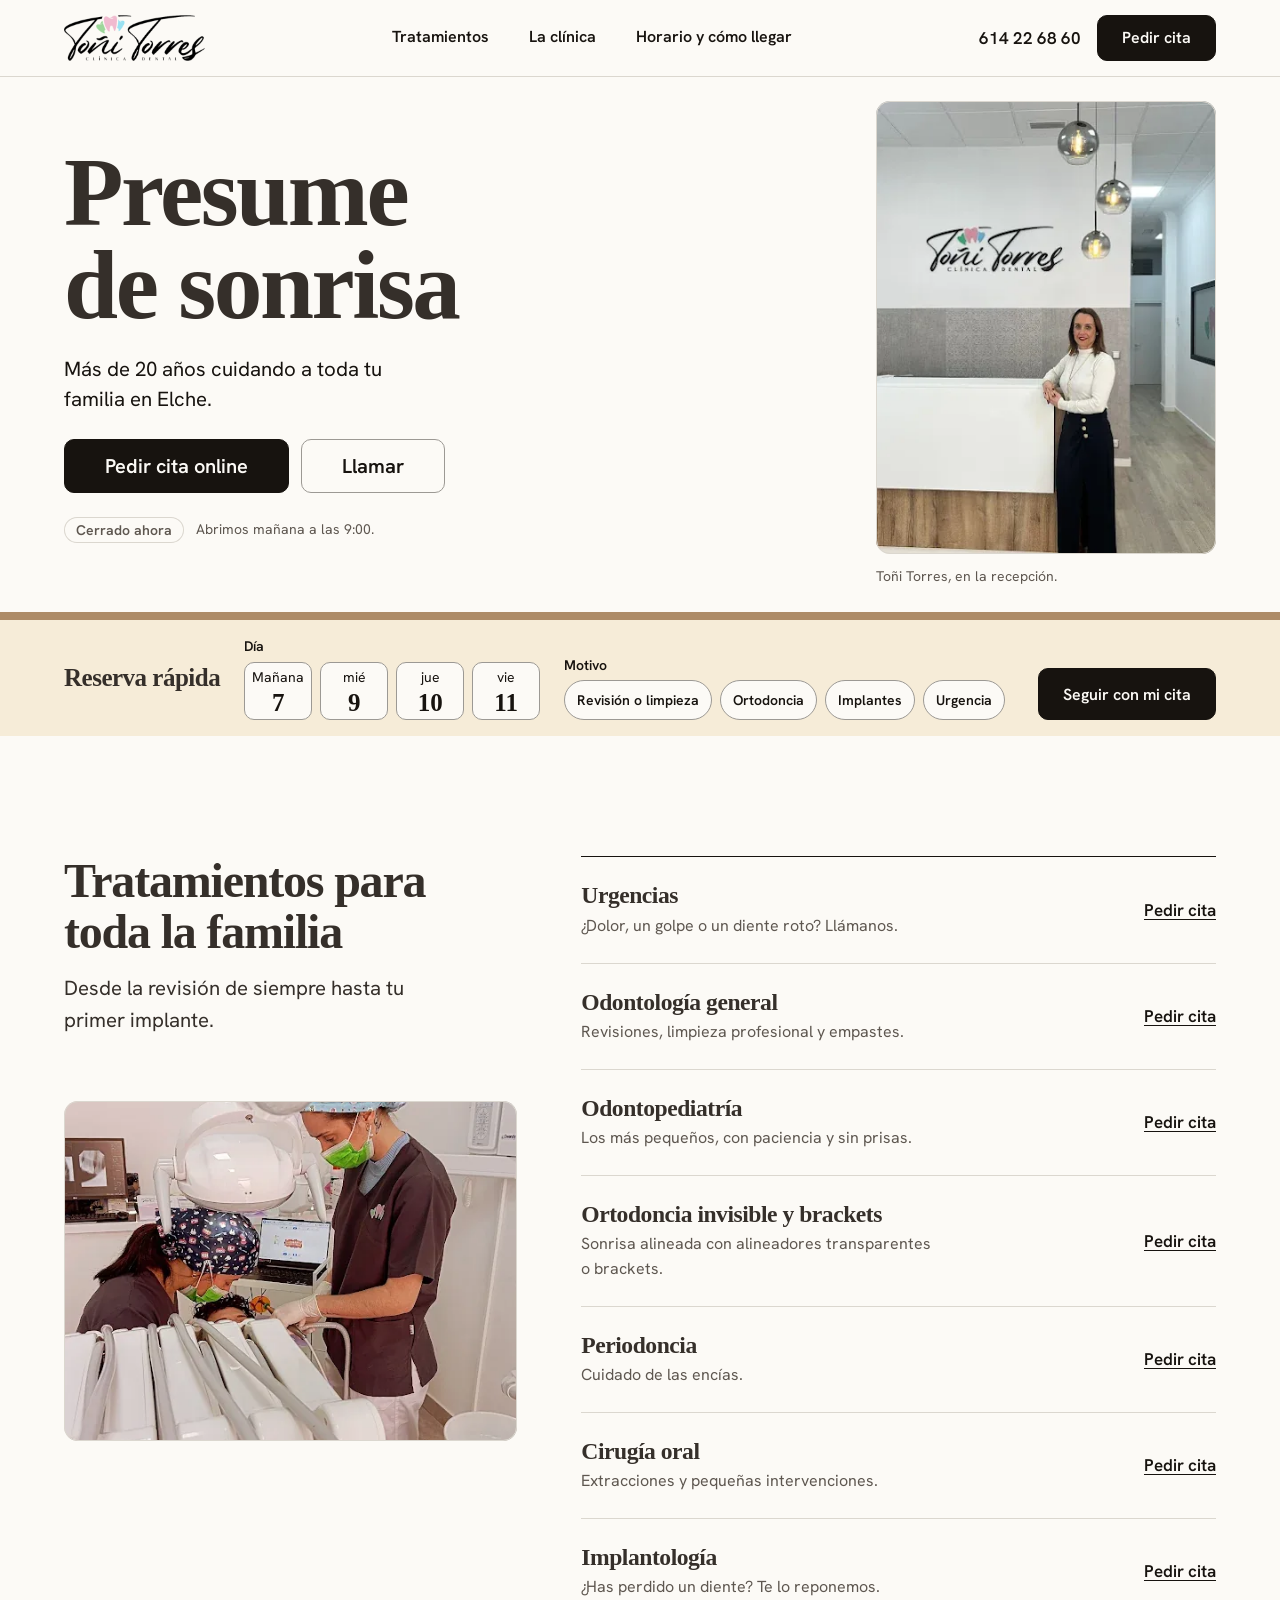
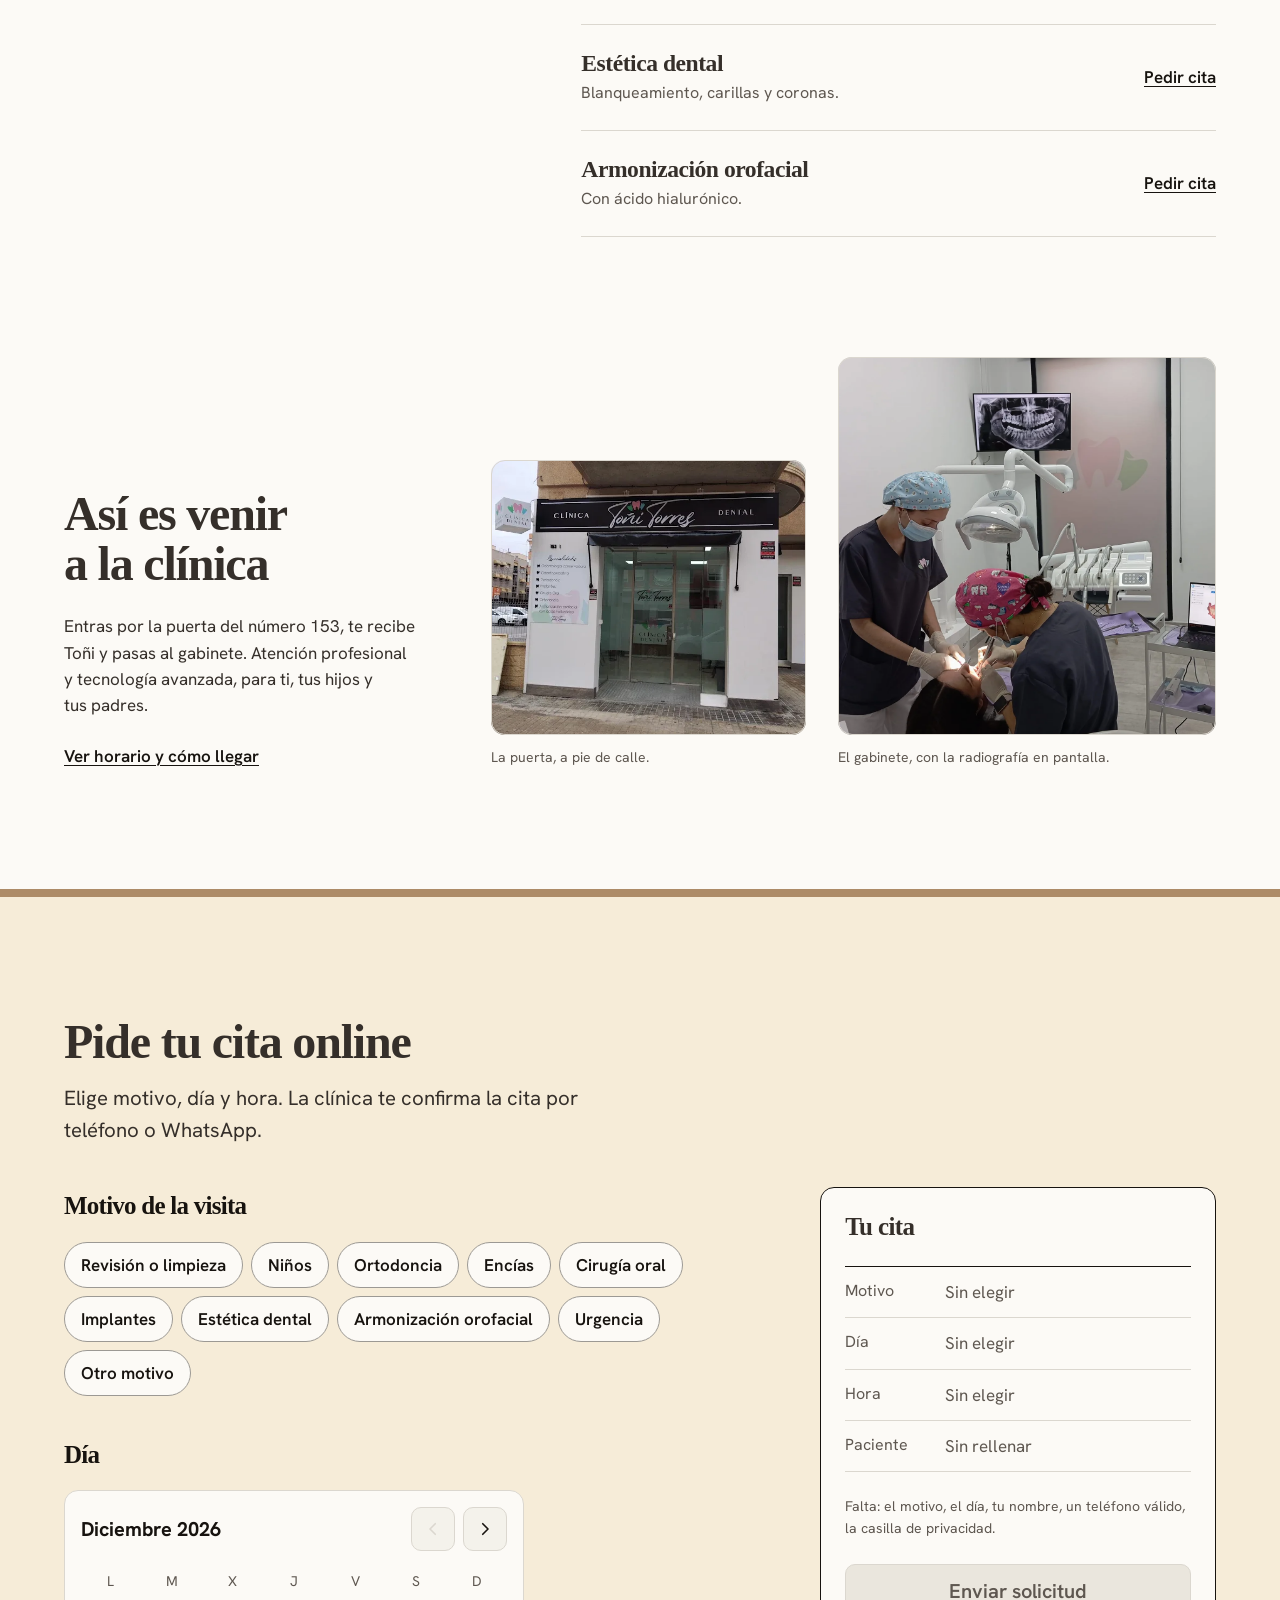
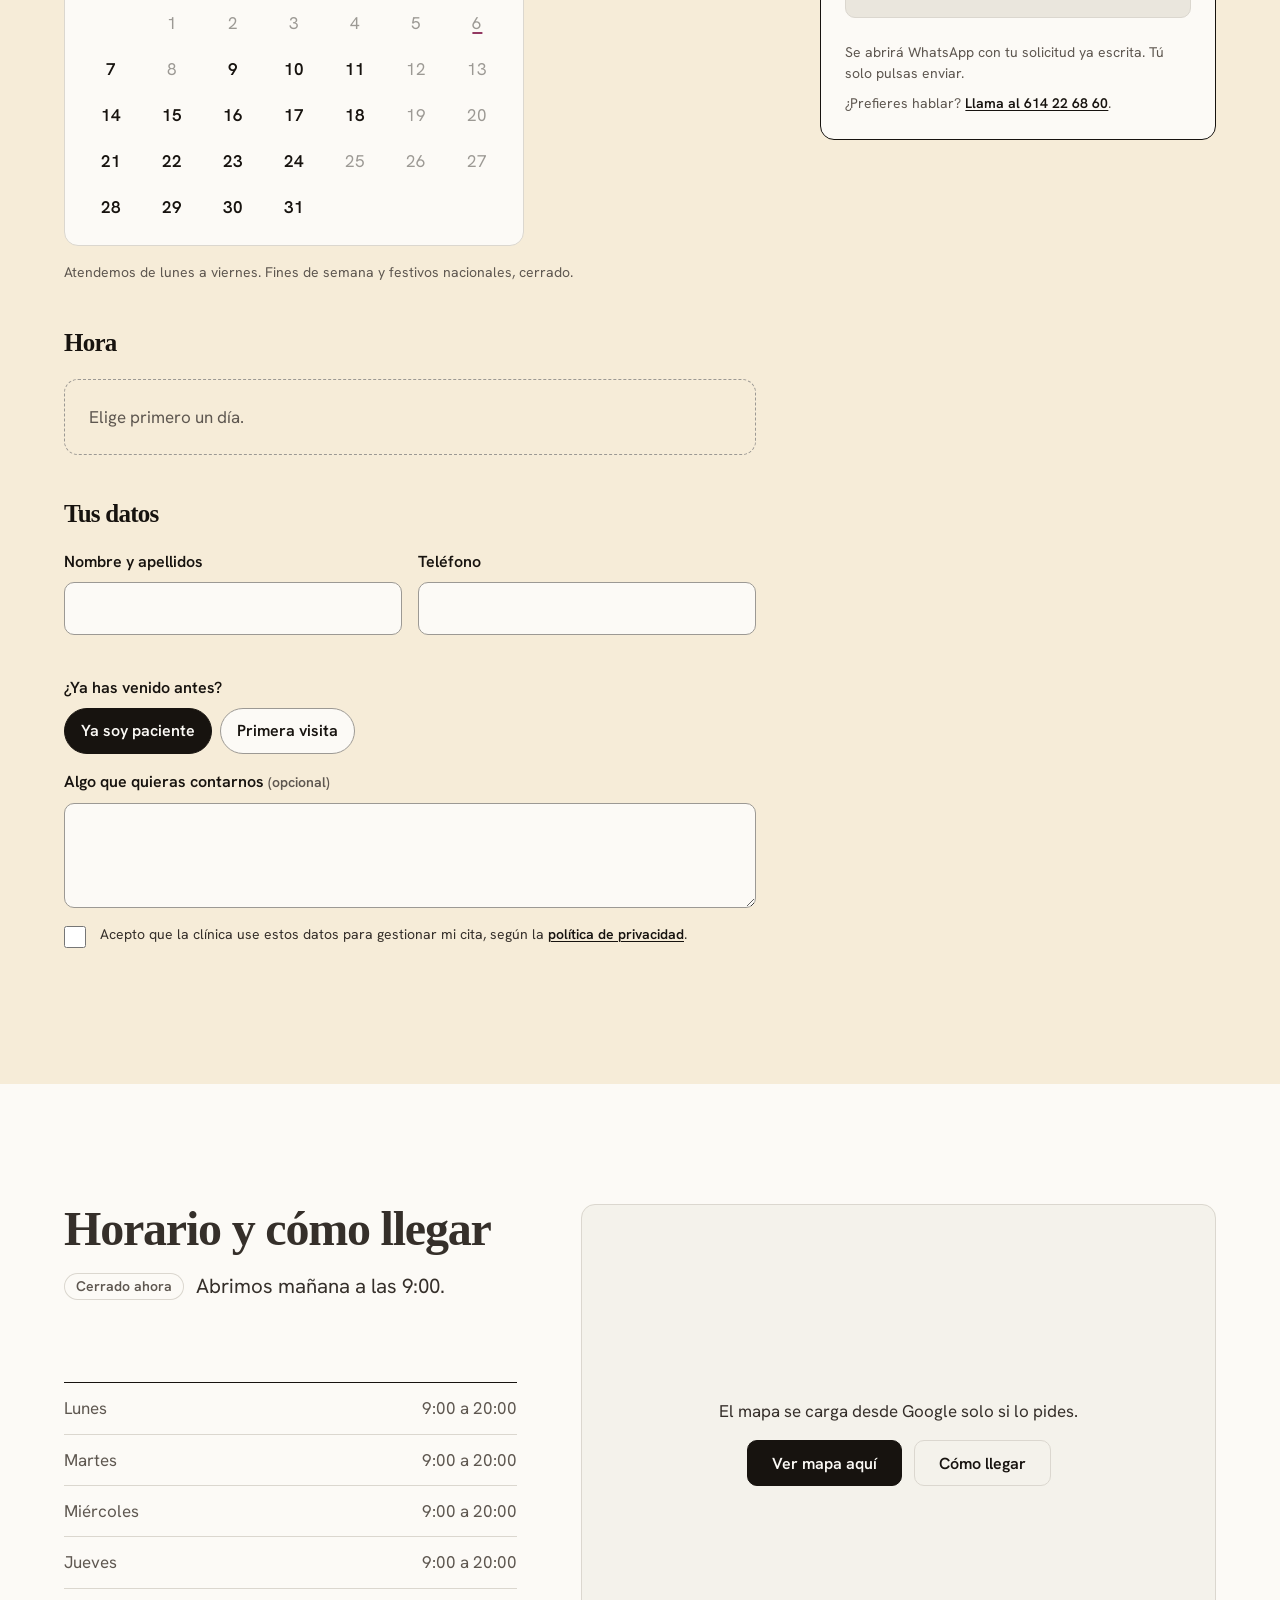
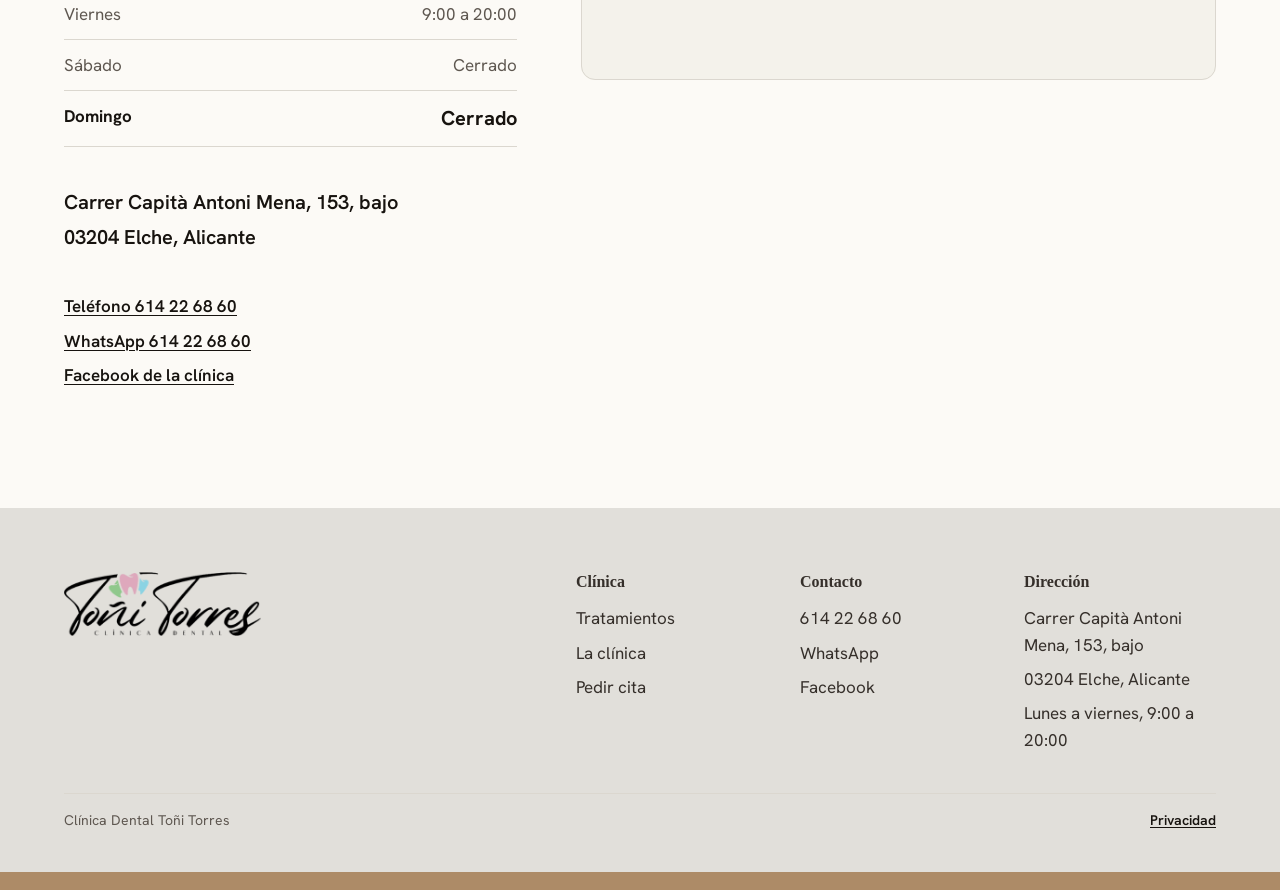
==== index.html @ 7fe05942 "Web de Clínica Dental Toñi Torres con reserva de citas online Co-Authored-By: Claude Sonnet 5.5 <nor" ====
<!doctype html>
<html lang="es">
<head>
<meta charset="utf-8">
<meta name="viewport" content="width=device-width, initial-scale=1">
<title>Clínica Dental Toñi Torres | Dentista en Elche</title>
<meta name="description" content="Clínica dental en Elche con más de 20 años cuidando la salud dental de toda la familia. Odontología general, ortodoncia, implantes, odontopediatría y urgencias. Pide cita online.">
<meta name="robots" content="noindex, nofollow">
<meta name="theme-color" content="#fbfaf6">
<link rel="icon" href="assets/img/favicon.png" type="image/png">
<link rel="preload" href="assets/fonts/fraunces-latin.woff2" as="font" type="font/woff2" crossorigin>
<link rel="preload" href="assets/fonts/hanken-latin.woff2" as="font" type="font/woff2" crossorigin>
<link rel="stylesheet" href="assets/css/style.css">
<script type="application/ld+json">
{
  "@context": "https://schema.org",
  "@type": "Dentist",
  "name": "Clínica Dental Toñi Torres",
  "telephone": "+34614226860",
  "image": "assets/img/fachada.webp",
  "address": { "@type": "PostalAddress", "streetAddress": "Carrer Capità Antoni Mena, 153, bajo", "postalCode": "03204", "addressLocality": "Elche", "addressRegion": "Alicante", "addressCountry": "ES" },
  "geo": { "@type": "GeoCoordinates", "latitude": 38.2570897, "longitude": -0.708478 },
  "openingHoursSpecification": [{ "@type": "OpeningHoursSpecification", "dayOfWeek": ["Monday","Tuesday","Wednesday","Thursday","Friday"], "opens": "09:00", "closes": "20:00" }],
  "sameAs": ["https://www.facebook.com/people/clinica-dental-to%c3%b1i-torres/61556763503545/"]
}
</script>
</head>
<body>

<header class="site-header">
  <div class="container site-header__bar">
    <a class="brand" href="#inicio" aria-label="Clínica Dental Toñi Torres, inicio"><img src="assets/img/logo.png" alt="Toñi Torres, clínica dental" width="141" height="46"></a>
    <nav class="nav" id="nav" aria-label="Principal">
      <a href="#tratamientos">Tratamientos</a>
      <a href="#clinica">La clínica</a>
      <a href="#horario">Horario y cómo llegar</a>
    </nav>
    <div class="header-actions">
      <a class="header-phone" href="tel:+34614226860">614 22 68 60</a>
      <a class="btn btn--primary" href="#reserva">Pedir cita</a>
      <button class="btn menu-toggle" type="button" aria-expanded="false" aria-controls="nav">Menú</button>
    </div>
  </div>
</header>

<main id="inicio">

  <section class="hero">
    <div class="container hero__grid">
      <div class="hero__copy">
        <h1><span>Presume</span> <span>de sonrisa</span></h1>
        <p class="lead">Más de 20 años cuidando a toda tu familia en Elche.</p>
        <div class="hero__actions">
          <a class="btn btn--primary btn--lg" href="#reserva">Pedir cita online</a>
          <a class="btn btn--lg" href="tel:+34614226860">Llamar</a>
        </div>
        <p class="open-now" data-open-now hidden></p>
      </div>
      <figure class="photo hero__portrait">
        <img src="assets/img/recepcion-toni.webp" alt="Toñi Torres en la recepción de la clínica, junto al letrero con su nombre" width="382" height="510" fetchpriority="high">
        <figcaption>Toñi Torres, en la recepción.</figcaption>
      </figure>
    </div>
    <div class="counter"><div class="container"><div class="quick" id="quick" aria-labelledby="t-quick" hidden></div></div></div>
  </section>

  <section class="section" id="tratamientos" aria-labelledby="t-tratamientos">
    <div class="container treat">
      <div class="treat__side">
        <div class="section__head">
          <h2 id="t-tratamientos">Tratamientos para toda la familia</h2>
          <p>Desde la revisión de siempre hasta tu primer implante.</p>
        </div>
        <figure class="photo">
          <img src="assets/img/trabajando.webp" alt="Revisión en el sillón con el portátil mostrando la boca del paciente" width="510" height="510" loading="lazy">
        </figure>
      </div>
      <ul class="rows">
        <li><div><h3>Urgencias</h3><p>¿Dolor, un golpe o un diente roto? Llámanos.</p></div><a class="link" href="#reserva" data-motivo="Urgencia">Pedir cita</a></li>
        <li><div><h3>Odontología general</h3><p>Revisiones, limpieza profesional y empastes.</p></div><a class="link" href="#reserva" data-motivo="Revisión o limpieza">Pedir cita</a></li>
        <li><div><h3>Odontopediatría</h3><p>Los más pequeños, con paciencia y sin prisas.</p></div><a class="link" href="#reserva" data-motivo="Niños">Pedir cita</a></li>
        <li><div><h3>Ortodoncia invisible y brackets</h3><p>Sonrisa alineada con alineadores transparentes o brackets.</p></div><a class="link" href="#reserva" data-motivo="Ortodoncia">Pedir cita</a></li>
        <li><div><h3>Periodoncia</h3><p>Cuidado de las encías.</p></div><a class="link" href="#reserva" data-motivo="Encías">Pedir cita</a></li>
        <li><div><h3>Cirugía oral</h3><p>Extracciones y pequeñas intervenciones.</p></div><a class="link" href="#reserva" data-motivo="Cirugía oral">Pedir cita</a></li>
        <li><div><h3>Implantología</h3><p>¿Has perdido un diente? Te lo reponemos.</p></div><a class="link" href="#reserva" data-motivo="Implantes">Pedir cita</a></li>
        <li><div><h3>Estética dental</h3><p>Blanqueamiento, carillas y coronas.</p></div><a class="link" href="#reserva" data-motivo="Estética dental">Pedir cita</a></li>
        <li><div><h3>Armonización orofacial</h3><p>Con ácido hialurónico.</p></div><a class="link" href="#reserva" data-motivo="Armonización orofacial">Pedir cita</a></li>
      </ul>
    </div>
  </section>

  <section class="section" id="clinica" aria-labelledby="t-clinica">
    <div class="container visit">
      <div class="visit__text">
        <h2 id="t-clinica">Así es venir a la clínica</h2>
        <p>Entras por la puerta del número 153, te recibe Toñi y pasas al gabinete. Atención profesional y tecnología avanzada, para ti, tus hijos y tus padres.</p>
        <a class="link" href="#horario">Ver horario y cómo llegar</a>
      </div>
      <div class="visit__photos">
        <figure class="photo photo--door">
          <img src="assets/img/fachada.webp" alt="Fachada de la clínica en el número 153, con el rótulo de Toñi Torres y la lista de especialidades" width="585" height="510" loading="lazy">
          <figcaption>La puerta, a pie de calle.</figcaption>
        </figure>
        <figure class="photo photo--room">
          <img src="assets/img/equipo-consulta.webp" alt="La doctora y su auxiliar atendiendo a un paciente en el gabinete, con la radiografía en el monitor" width="1600" height="1204" loading="lazy">
          <figcaption>El gabinete, con la radiografía en pantalla.</figcaption>
        </figure>
      </div>
    </div>
  </section>

  <section class="section--band" id="reserva" aria-labelledby="t-reserva">
    <div class="container">
      <div class="section__head">
        <h2 id="t-reserva">Pide tu cita online</h2>
        <p>Elige motivo, día y hora. La clínica te confirma la cita por teléfono o WhatsApp.</p>
      </div>

      <div class="desk">
        <form class="desk__form" id="booking" novalidate>

          <fieldset class="fieldset">
            <legend>Motivo de la visita</legend>
            <div class="chips" id="motivos" role="radiogroup" aria-label="Motivo de la visita"></div>
            <div class="urgent-note" id="urgent-note" hidden>
              <p><strong>Si tienes dolor ahora, llama.</strong> Así te atendemos antes: <a class="link" href="tel:+34614226860">614 22 68 60</a>.</p>
            </div>
          </fieldset>

          <fieldset class="fieldset">
            <legend>Día</legend>
            <div class="cal" id="cal" aria-live="polite"></div>
            <p class="hint">Atendemos de lunes a viernes. Fines de semana y festivos nacionales, cerrado.</p>
          </fieldset>

          <fieldset class="fieldset">
            <legend>Hora</legend>
            <div class="slots" id="slots" aria-live="polite">
              <p class="slots__empty">Elige primero un día.</p>
            </div>
          </fieldset>

          <fieldset class="fieldset">
            <legend>Tus datos</legend>
            <div class="fields">
              <div class="field">
                <label for="f-nombre">Nombre y apellidos</label>
                <input id="f-nombre" name="nombre" type="text" autocomplete="name" required>
                <span class="err" id="e-nombre"></span>
              </div>
              <div class="field">
                <label for="f-tel">Teléfono</label>
                <input id="f-tel" name="telefono" type="tel" autocomplete="tel" inputmode="tel" required>
                <span class="err" id="e-tel"></span>
              </div>
              <div class="field field--full">
                <span class="label" id="l-paciente">¿Ya has venido antes?</span>
                <div class="chips" role="radiogroup" aria-labelledby="l-paciente">
                  <label class="chip"><input type="radio" name="paciente" value="Soy paciente" checked><span>Ya soy paciente</span></label>
                  <label class="chip"><input type="radio" name="paciente" value="Primera visita"><span>Primera visita</span></label>
                </div>
              </div>
              <div class="field field--full">
                <label for="f-nota">Algo que quieras contarnos <span class="hint">(opcional)</span></label>
                <textarea id="f-nota" name="nota" rows="3"></textarea>
              </div>
              <label class="consent field--full">
                <input type="checkbox" id="f-consent" name="consent" required>
                <span>Acepto que la clínica use estos datos para gestionar mi cita, según la <a class="link" href="privacidad.html">política de privacidad</a>.</span>
              </label>
              <span class="err field--full" id="e-consent"></span>
            </div>
          </fieldset>

          <noscript><p class="urgent-note">Para pedir cita sin JavaScript, llama al <a class="link" href="tel:+34614226860">614 22 68 60</a>.</p></noscript>
        </form>

        <aside class="ticket" aria-labelledby="t-ticket">
          <h3 id="t-ticket">Tu cita</h3>
          <dl>
            <div><dt>Motivo</dt><dd id="s-motivo" class="is-empty">Sin elegir</dd></div>
            <div><dt>Día</dt><dd id="s-dia" class="is-empty">Sin elegir</dd></div>
            <div><dt>Hora</dt><dd id="s-hora" class="is-empty">Sin elegir</dd></div>
            <div><dt>Paciente</dt><dd id="s-nombre" class="is-empty">Sin rellenar</dd></div>
          </dl>
          <p class="ticket__status" id="status" role="status"></p>
          <button class="btn btn--primary btn--lg" type="submit" form="booking" id="send" aria-disabled="true">Enviar solicitud</button>
          <div class="ticket__alt">
            <p>Se abrirá WhatsApp con tu solicitud ya escrita. Tú solo pulsas enviar.</p>
            <p>¿Prefieres hablar? <a class="link" href="tel:+34614226860">Llama al 614 22 68 60</a>.</p>
          </div>
          <div class="sent" id="sent" role="status" hidden></div>
        </aside>
      </div>
    </div>
  </section>

  <section class="section" id="horario" aria-labelledby="t-horario">
    <div class="container contact">
      <div class="contact__col">
        <div class="section__head">
          <h2 id="t-horario">Horario y cómo llegar</h2>
          <p class="open-now" data-open-now hidden></p>
        </div>
        <ul class="timetable" id="timetable">
          <li data-dow="1"><span>Lunes</span><span>9:00 a 20:00</span></li>
          <li data-dow="2"><span>Martes</span><span>9:00 a 20:00</span></li>
          <li data-dow="3"><span>Miércoles</span><span>9:00 a 20:00</span></li>
          <li data-dow="4"><span>Jueves</span><span>9:00 a 20:00</span></li>
          <li data-dow="5"><span>Viernes</span><span>9:00 a 20:00</span></li>
          <li data-dow="6"><span>Sábado</span><span>Cerrado</span></li>
          <li data-dow="0"><span>Domingo</span><span>Cerrado</span></li>
        </ul>
        <address class="address">
          <span>Carrer Capità Antoni Mena, 153, bajo</span>
          <span>03204 Elche, Alicante</span>
        </address>
        <div class="contact-lines">
          <a href="tel:+34614226860">Teléfono 614 22 68 60</a>
          <a href="https://wa.me/34614226860" rel="noopener">WhatsApp 614 22 68 60</a>
          <a href="https://www.facebook.com/people/clinica-dental-to%c3%b1i-torres/61556763503545/" rel="noopener">Facebook de la clínica</a>
        </div>
      </div>
      <div class="map" id="map">
        <div class="map__ph">
          <p>El mapa se carga desde Google solo si lo pides.</p>
          <div class="map__actions">
            <button class="btn btn--primary" type="button" id="load-map">Ver mapa aquí</button>
            <a class="btn" href="https://www.google.com/maps/dir/?api=1&destination=38.2570897,-0.708478" rel="noopener">Cómo llegar</a>
          </div>
        </div>
      </div>
    </div>
  </section>

</main>

<footer class="site-footer">
  <div class="container">
    <div class="footer__grid">
      <div class="footer__logo"><img src="assets/img/logo.png" alt="Toñi Torres, clínica dental" width="197" height="64" loading="lazy"></div>
      <div>
        <h2>Clínica</h2>
        <ul>
          <li><a href="#tratamientos">Tratamientos</a></li>
          <li><a href="#clinica">La clínica</a></li>
          <li><a href="#reserva">Pedir cita</a></li>
        </ul>
      </div>
      <div>
        <h2>Contacto</h2>
        <ul>
          <li><a href="tel:+34614226860">614 22 68 60</a></li>
          <li><a href="https://wa.me/34614226860" rel="noopener">WhatsApp</a></li>
          <li><a href="https://www.facebook.com/people/clinica-dental-to%c3%b1i-torres/61556763503545/" rel="noopener">Facebook</a></li>
        </ul>
      </div>
      <div>
        <h2>Dirección</h2>
        <ul>
          <li>Carrer Capità Antoni Mena, 153, bajo</li>
          <li>03204 Elche, Alicante</li>
          <li>Lunes a viernes, 9:00 a 20:00</li>
        </ul>
      </div>
    </div>
    <div class="footer__base">
      <span>Clínica Dental Toñi Torres</span>
      <a class="link" href="privacidad.html">Privacidad</a>
    </div>
  </div>
</footer>

<div class="callbar" aria-label="Contacto rápido">
  <a class="btn" href="tel:+34614226860">Llamar</a>
  <a class="btn btn--primary" href="#reserva">Pedir cita</a>
</div>

<script src="assets/js/main.js" defer></script>
</body>
</html>
---- assets/css/style.css ----
/* Hallmark · shape: Reception wall · genre: editorial · theme: custom · job: book · idea: "the page is built from the clinic itself: warm white wall, grey panel, oak counter, black sign and the logo's tooth" · vibe: "warm, close, neighbourhood, professional"
 * paper: oklch(98.6% 0.006 90) · accent: oklch(48% 0.13 355) · display: Fraunces · body: Hanken Grotesk · hero: split, the headline on the white wall beside the reception portrait, the oak booking counter under both · nav: wordmark left, links, one action · footer: grey panel over an oak skirting strip · imagery: the clinic's own photographs, unfiltered · signature: the oak booking counter that shares its choices with the full desk below
 * axes: light/roman-serif/chromatic-pink · posture: warm · contrast: pass · fold: pass · v2.0.0 */
/* Hallmark · pre-emit critique: P4 H4 E4 S4 R4 V4 · weakest: S, the booking only prepares a WhatsApp message until the clinic connects a form endpoint; the desk is built to take the real endpoint without changes */
@import url("./tokens.css");
@import url("./base.css");

@font-face { font-family: "Fraunces"; font-style: normal; font-weight: 400 700; font-display: swap; src: url("../fonts/fraunces-latin.woff2") format("woff2"); }
@font-face { font-family: "Hanken Grotesk"; font-style: normal; font-weight: 400 700; font-display: swap; src: url("../fonts/hanken-latin.woff2") format("woff2"); }

:root {
  --color-field-edge: color-mix(in oklch, var(--color-ink) 38%, var(--color-paper));
  --header-h: 76px;
}
body { font-weight: 400; color: var(--color-ink-2); font-size: 1.0625rem; }

/* ---------- controls ---------- */
.btn { display: inline-flex; align-items: center; justify-content: center; gap: var(--space-xs); min-height: 46px; padding: var(--space-sm) var(--space-lg); border: var(--rule-hair) solid var(--color-rule); border-radius: 10px; background: var(--color-paper-2); color: var(--color-ink); font-weight: 600; font-size: var(--text-md); line-height: 1.2; text-decoration: none; cursor: pointer; transition: background-color var(--dur-micro) var(--ease-out), border-color var(--dur-micro) var(--ease-out), color var(--dur-micro) var(--ease-out), transform var(--dur-micro) var(--ease-out); }
.btn { white-space: nowrap; }
.btn:hover { border-color: var(--color-ink); }
.btn:active { transform: translateY(1px); }
.btn:focus-visible { outline: 2px solid var(--color-focus); outline-offset: 2px; }
.btn--primary { background: var(--color-ink); border-color: var(--color-ink); color: var(--color-paper); }
.btn--primary:hover { background: var(--color-ink-2); border-color: var(--color-ink-2); }
.btn--lg { min-height: 54px; padding-inline: var(--space-xl); font-size: var(--text-lg); }
.btn[aria-disabled="true"], .btn:disabled { background: var(--color-paper-3); border-color: var(--color-rule); color: var(--color-muted); cursor: not-allowed; transform: none; }
.btn[aria-disabled="true"]:hover { border-color: var(--color-rule); }
.tag { display: inline-flex; align-items: center; padding: var(--space-2xs) var(--space-sm); border-radius: var(--radius-pill); font-size: var(--text-sm); font-weight: 600; background: var(--color-paper-3); color: var(--color-ink); line-height: 1.3; }
.tag--in { background: var(--color-mint); color: var(--color-mint-ink); }
.tag--out { background: transparent; box-shadow: inset 0 0 0 var(--rule-hair) var(--color-rule); color: var(--color-muted); }
.link { font-weight: 600; color: var(--color-ink); text-decoration-line: underline; text-decoration-color: var(--color-ink); transition: text-decoration-color var(--dur-micro) var(--ease-out), color var(--dur-micro) var(--ease-out); }
.link:hover { color: var(--color-accent); text-decoration-color: var(--color-accent); }
.well { background: var(--color-paper-2); border: var(--rule-hair) solid var(--color-rule); border-radius: var(--radius-card); }
.photo { margin: 0; }
.photo img { width: 100%; height: 100%; object-fit: cover; border-radius: var(--radius-card); outline: var(--rule-hair) solid var(--color-rule); outline-offset: -1px; }
.photo figcaption { margin-top: var(--space-sm); font-size: var(--text-sm); color: var(--color-muted); max-width: 48ch; }

/* ---------- header ---------- */
.site-header { position: sticky; top: 0; z-index: var(--z-sticky-nav); background: var(--color-paper); border-bottom: var(--rule-hair) solid var(--color-rule); }
.site-header__bar { display: flex; align-items: center; gap: var(--space-lg); min-height: var(--header-h); }
.brand { display: block; flex: none; }
.brand img { height: 46px; width: auto; }
.nav { display: flex; gap: var(--space-xl); margin-inline: auto; }
.nav a { font-size: var(--text-md); font-weight: 600; color: var(--color-ink); text-decoration: none; padding-block: var(--space-xs); border-bottom: 2px solid transparent; transition: border-color var(--dur-micro) var(--ease-out); }
.nav a:hover { border-bottom-color: var(--color-accent); }
.header-actions { display: flex; align-items: center; gap: var(--space-md); }
.header-phone { font-weight: 600; color: var(--color-ink); text-decoration: none; font-variant-numeric: tabular-nums; }
.header-phone:hover { color: var(--color-accent); }
.menu-toggle { display: none; min-height: 46px; padding-inline: var(--space-md); }

/* ---------- hero ---------- */
.hero { padding-top: var(--space-lg); }
.hero__grid { display: grid; grid-template-columns: minmax(0, 7fr) minmax(0, 4fr); gap: var(--space-2xl); align-items: start; }
.hero__copy { display: grid; gap: var(--space-lg); align-content: center; align-self: stretch; justify-items: start; }
.hero h1 { max-width: none; font-size: clamp(3.25rem, 7.6vw, 7.25rem); line-height: 0.95; }
.hero h1 span { display: block; }
.hero .lead { color: var(--color-ink); max-width: 30ch; }
.hero__actions { display: flex; flex-wrap: wrap; gap: var(--space-sm); align-items: center; }
.hero .btn:not(.btn--primary) { background: var(--color-paper); border-color: var(--color-field-edge); }
.hero__portrait { width: 100%; max-width: 340px; justify-self: end; }
.hero__portrait img { aspect-ratio: 3 / 4; height: auto; }
.open-now { display: flex; align-items: center; gap: var(--space-sm); font-size: var(--text-sm); color: var(--color-muted); }

.counter { margin-top: var(--space-lg); background: var(--color-oak-soft); border-top: 8px solid var(--color-oak); padding-block: var(--space-md); }
.counter:has(#quick[hidden]) { display: none; }
.quick { display: grid; grid-template-columns: auto auto minmax(0, 1fr) auto; gap: var(--space-lg); align-items: end; }
.quick h2 { font-size: var(--text-xl); letter-spacing: -0.02em; max-width: none; align-self: center; white-space: nowrap; }
.quick__label { font-weight: 600; color: var(--color-ink); font-size: var(--text-sm); margin-bottom: var(--space-2xs); }
.quick__days { display: grid; grid-template-columns: repeat(4, 68px); gap: var(--space-xs); }
.qday { display: grid; justify-items: center; gap: var(--space-3xs); min-height: 54px; padding: var(--space-2xs); border: var(--rule-hair) solid var(--color-field-edge); border-radius: 10px; background: var(--color-paper); color: var(--color-ink); cursor: pointer; font-size: var(--text-sm); transition: background-color var(--dur-micro) var(--ease-out), color var(--dur-micro) var(--ease-out), border-color var(--dur-micro) var(--ease-out); }
.qday b { font-family: var(--font-display); font-size: var(--text-xl); font-weight: 600; line-height: 1; font-variant-numeric: tabular-nums; }
.qday:hover { border-color: var(--color-ink); }
.qday[aria-pressed="true"] { background: var(--color-ink); border-color: var(--color-ink); color: var(--color-paper); }
.qday:focus-visible { outline: 2px solid var(--color-focus); outline-offset: 2px; }
.quick .chips { gap: var(--space-xs); }
.quick .chip span { min-height: 40px; padding-inline: var(--space-sm); font-size: var(--text-sm); }
.quick .btn { min-height: 52px; }

/* ---------- sections ---------- */
.section { padding-block: var(--section-gap-s) 0; }
.section--band { background: var(--color-oak-soft); border-top: 8px solid var(--color-oak); padding-block: var(--section-gap-s); margin-top: var(--section-gap-s); }
.section__head { display: grid; gap: var(--space-md); margin-bottom: var(--space-xl); }
.section__head p { color: var(--color-ink-2); font-size: var(--text-lead); max-width: 48ch; }

.treat { display: grid; grid-template-columns: minmax(0, 5fr) minmax(0, 7fr); gap: var(--space-2xl); align-items: start; }
.treat__side { position: sticky; top: calc(var(--header-h) + var(--space-lg)); display: grid; gap: var(--space-lg); }
.treat__side .photo { aspect-ratio: 4 / 3; }
.rows { list-style: none; margin: 0; padding: 0; border-top: var(--rule-hair) solid var(--color-ink); }
.rows li { display: grid; grid-template-columns: minmax(0, 1fr) auto; gap: var(--space-lg); align-items: center; padding-block: var(--space-lg); border-bottom: var(--rule-hair) solid var(--color-rule); }
.rows h3 { font-size: var(--text-title); letter-spacing: -0.02em; }
.rows p { margin-top: var(--space-2xs); color: var(--color-muted); font-size: var(--text-md); max-width: 46ch; }

.visit { display: grid; grid-template-columns: minmax(0, 4fr) minmax(0, 8fr); gap: var(--space-2xl); align-items: end; }
.visit__text { display: grid; gap: var(--space-lg); align-content: end; justify-items: start; }
.visit__photos { display: grid; grid-template-columns: minmax(0, 5fr) minmax(0, 6fr); gap: var(--gap-columns); align-items: end; }
.visit .photo img { height: auto; }
.visit .photo--door img { aspect-ratio: 8 / 7; }
.visit .photo--room img { aspect-ratio: 1 / 1; object-position: 30% 50%; }

/* ---------- booking desk ---------- */
.desk { display: grid; grid-template-columns: minmax(0, 7fr) minmax(0, 4fr); gap: var(--space-2xl); align-items: start; }
.desk__form { display: grid; gap: var(--space-xl); }
.fieldset { border: 0; padding: 0; margin: 0; min-width: 0; display: grid; gap: var(--space-md); }
.fieldset > legend { padding: 0; font-family: var(--font-display); font-weight: 600; font-size: var(--text-xl); letter-spacing: -0.03em; color: var(--color-ink); margin-bottom: var(--space-md); }
.hint { font-size: var(--text-sm); color: var(--color-muted); }
.chips { display: flex; flex-wrap: wrap; gap: var(--space-xs); }
.chip { position: relative; }
.chip input { position: absolute; inset: 0; opacity: 0; cursor: pointer; margin: 0; width: 100%; height: 100%; }
.chip span { display: inline-flex; align-items: center; min-height: 46px; padding: var(--space-xs) var(--space-md); border: var(--rule-hair) solid var(--color-field-edge); border-radius: var(--radius-pill); background: var(--color-paper); color: var(--color-ink); font-weight: 600; transition: background-color var(--dur-micro) var(--ease-out), color var(--dur-micro) var(--ease-out), border-color var(--dur-micro) var(--ease-out); }
.chip:hover span { border-color: var(--color-ink); }
.chip input:checked + span { background: var(--color-ink); border-color: var(--color-ink); color: var(--color-paper); }
.chip input:focus-visible + span { outline: 2px solid var(--color-focus); outline-offset: 2px; }
.urgent-note { padding: var(--space-md); border-radius: 10px; background: var(--color-paper); border: var(--rule-hair) solid var(--color-ink); }
.urgent-note p { max-width: none; }

.cal { background: var(--color-paper); border: var(--rule-hair) solid var(--color-rule); border-radius: var(--radius-card); padding: var(--space-md); max-width: 460px; }
.cal__head { display: flex; align-items: center; justify-content: space-between; margin-bottom: var(--space-sm); }
.cal__title { font-weight: 700; font-size: var(--text-lg); color: var(--color-ink); text-transform: capitalize; }
.cal__nav { display: flex; gap: var(--space-xs); }
.icon-btn { display: inline-grid; place-items: center; width: 44px; height: 44px; border: var(--rule-hair) solid var(--color-rule); border-radius: 10px; background: var(--color-paper-2); color: var(--color-ink); cursor: pointer; transition: border-color var(--dur-micro) var(--ease-out); }
.icon-btn:hover:not(:disabled) { border-color: var(--color-ink); }
.icon-btn:disabled { color: var(--color-rule); cursor: not-allowed; }
.icon-btn svg { width: 18px; height: 18px; }
.cal__week, .cal__days { display: grid; grid-template-columns: repeat(7, minmax(0, 1fr)); gap: var(--space-3xs); }
.cal__week span { text-align: center; font-size: var(--text-sm); color: var(--color-muted); padding-block: var(--space-xs); }
.day { display: grid; place-items: center; min-height: 44px; border: 0; border-radius: 10px; background: transparent; color: var(--color-ink); font-weight: 600; font-variant-numeric: tabular-nums; cursor: pointer; transition: background-color var(--dur-micro) var(--ease-out), color var(--dur-micro) var(--ease-out); }
.day:hover:not(:disabled) { background: var(--color-accent-soft); color: var(--color-accent-soft-ink); }
.day:disabled { color: var(--color-field-edge); font-weight: 400; cursor: not-allowed; }
.day[aria-pressed="true"] { background: var(--color-ink); color: var(--color-paper); }
.day--today { text-decoration: underline; text-underline-offset: 0.2em; text-decoration-color: var(--color-accent); text-decoration-thickness: 2px; }
.day:focus-visible { outline: 2px solid var(--color-focus); outline-offset: 2px; }
.day--blank { visibility: hidden; }

.slots { display: grid; gap: var(--space-lg); }
.slots h4 { margin: 0 0 var(--space-sm); font-size: var(--text-md); font-weight: 600; color: var(--color-muted); }
.slots__grid { display: grid; grid-template-columns: repeat(auto-fill, minmax(88px, 1fr)); gap: var(--space-xs); }
.slot { min-height: 46px; border: var(--rule-hair) solid var(--color-field-edge); border-radius: 10px; background: var(--color-paper); color: var(--color-ink); font-weight: 600; font-variant-numeric: tabular-nums; cursor: pointer; transition: background-color var(--dur-micro) var(--ease-out), color var(--dur-micro) var(--ease-out), border-color var(--dur-micro) var(--ease-out); }
.slot:hover { border-color: var(--color-ink); }
.slot[aria-pressed="true"] { background: var(--color-ink); border-color: var(--color-ink); color: var(--color-paper); }
.slot:focus-visible { outline: 2px solid var(--color-focus); outline-offset: 2px; }
.slots__empty { padding: var(--space-lg); border: var(--rule-hair) dashed var(--color-field-edge); border-radius: var(--radius-card); color: var(--color-muted); }

.fields { display: grid; grid-template-columns: repeat(2, minmax(0, 1fr)); gap: var(--space-md); }
.field { display: grid; gap: var(--space-xs); min-width: 0; }
.field--full { grid-column: 1 / -1; }
.field label, .field .label { font-weight: 600; color: var(--color-ink); font-size: var(--text-md); }
.field input[type="text"], .field input[type="tel"], .field input[type="email"], .field textarea { width: 100%; min-height: 48px; padding: var(--space-sm) var(--space-md); border: var(--rule-hair) solid var(--color-field-edge); border-radius: 10px; background: var(--color-paper); color: var(--color-ink); transition: border-color var(--dur-micro) var(--ease-out); }
.field textarea { min-height: 96px; resize: vertical; }
.field input:hover, .field textarea:hover { border-color: var(--color-ink); }
.field input:focus-visible, .field textarea:focus-visible { outline: 2px solid var(--color-focus); outline-offset: 2px; border-color: var(--color-ink); }
.field input[aria-invalid="true"] { border-color: var(--color-error); }
.field .err { color: var(--color-error); font-size: var(--text-sm); min-height: 1.2em; }
.consent { display: grid; grid-template-columns: 24px minmax(0, 1fr); gap: var(--space-sm); align-items: start; font-size: var(--text-sm); color: var(--color-ink-2); }
.consent input { width: 22px; height: 22px; margin: var(--space-3xs) 0 0; accent-color: var(--color-ink); }
.radio-row { display: flex; gap: var(--space-xs); flex-wrap: wrap; }

.ticket { position: sticky; top: calc(var(--header-h) + var(--space-lg)); background: var(--color-paper); border: var(--rule-hair) solid var(--color-ink); border-radius: var(--radius-card); padding: var(--space-lg); display: grid; gap: var(--space-lg); }
.ticket h3 { font-size: var(--text-xl); }
.ticket dl { margin: 0; border-top: var(--rule-hair) solid var(--color-ink); }
.ticket dl > div { display: grid; grid-template-columns: 5.5rem minmax(0, 1fr); gap: var(--space-sm); padding-block: var(--space-sm); border-bottom: var(--rule-hair) solid var(--color-rule); }
.ticket dt { color: var(--color-muted); font-size: var(--text-md); }
.ticket dd { margin: 0; font-weight: 600; color: var(--color-ink); overflow-wrap: anywhere; }
.ticket dd.is-empty { color: var(--color-muted); font-weight: 400; }
.ticket .btn { width: 100%; }
.ticket__status { min-height: 1.5em; font-size: var(--text-sm); color: var(--color-muted); }
.ticket__alt { display: grid; gap: var(--space-xs); font-size: var(--text-sm); color: var(--color-muted); }
.sent { padding: var(--space-md); border-radius: 10px; background: var(--color-accent-soft); color: var(--color-accent-soft-ink); font-weight: 600; }

/* ---------- contact ---------- */
.contact { display: grid; grid-template-columns: minmax(0, 5fr) minmax(0, 7fr); gap: var(--space-2xl); align-items: start; }
.contact__col { display: grid; gap: var(--space-xl); }
.timetable { list-style: none; margin: 0; padding: 0; border-top: var(--rule-hair) solid var(--color-ink); }
.timetable li { display: grid; grid-template-columns: minmax(0, 1fr) auto; gap: var(--space-md); padding-block: var(--space-sm); border-bottom: var(--rule-hair) solid var(--color-rule); color: var(--color-muted); font-variant-numeric: tabular-nums; }
.timetable li.is-today { color: var(--color-ink); font-weight: 700; }
.timetable li.is-today span:last-child { font-size: var(--text-lg); }
.address { font-style: normal; display: grid; gap: var(--space-2xs); color: var(--color-ink); font-size: var(--text-lg); font-weight: 600; }
.address a { font-weight: 600; }
.contact-lines { display: grid; gap: var(--space-xs); }
.contact-lines a { font-weight: 600; color: var(--color-ink); }
.contact-lines a:hover { color: var(--color-accent); }
.map { position: relative; aspect-ratio: 4 / 3; overflow: hidden; border-radius: var(--radius-card); outline: var(--rule-hair) solid var(--color-rule); outline-offset: -1px; background: var(--color-paper-2); display: grid; place-items: center; text-align: center; padding: var(--space-lg); }
.map__ph { display: grid; gap: var(--space-md); justify-items: center; }
.map__ph p { max-width: 46ch; color: var(--color-ink-2); }
.map iframe { position: absolute; inset: 0; width: 100%; height: 100%; border: 0; }
.map__actions { display: flex; gap: var(--space-sm); flex-wrap: wrap; justify-content: center; }

/* ---------- footer ---------- */
.site-footer { margin-top: var(--section-gap-s); background: var(--color-panel-soft); border-bottom: 18px solid var(--color-oak); padding-block: var(--space-2xl) var(--space-xl); }
.footer__grid { display: grid; grid-template-columns: minmax(0, 5fr) repeat(3, minmax(0, 2fr)); gap: var(--gap-columns); }
.footer__logo img { height: 64px; width: auto; }
.footer__grid h2 { font-size: var(--text-md); font-weight: 700; letter-spacing: 0; line-height: 1.3; margin-bottom: var(--space-sm); max-width: none; }
.footer__grid ul { list-style: none; margin: 0; padding: 0; display: grid; gap: var(--space-xs); }
.footer__grid a { text-decoration: none; color: var(--color-ink-2); }
.footer__grid a:hover { color: var(--color-accent); text-decoration: underline; }
.footer__base { margin-top: var(--space-xl); padding-top: var(--space-md); border-top: var(--rule-hair) solid var(--color-rule); font-size: var(--text-sm); color: var(--color-muted); display: flex; justify-content: space-between; gap: var(--space-md); flex-wrap: wrap; }

/* ---------- mobile call bar ---------- */
.callbar { display: none; }

/* ---------- legal page ---------- */
.legal { padding-block: var(--space-2xl) 0; }
.legal h1 { font-size: var(--text-display-s); margin-bottom: var(--space-xl); }
.legal h2 { font-size: var(--text-xl); letter-spacing: -0.02em; margin: var(--space-xl) 0 var(--space-sm); }
.legal p, .legal li { max-width: 68ch; }
.legal ul { padding-left: var(--space-lg); }

/* ---------- responsive ---------- */
@media (max-width: 64rem) {
  .nav { display: none; }
  .nav.is-open { display: flex; position: absolute; top: var(--header-h); left: 0; right: 0; flex-direction: column; gap: 0; padding: var(--space-sm) var(--gutter) var(--space-lg); background: var(--color-paper); box-shadow: var(--shadow-card); }
  .nav.is-open a { padding-block: var(--space-md); border-bottom: var(--rule-hair) solid var(--color-rule-2); font-size: var(--text-lg); }
  .menu-toggle { display: inline-flex; }
  .header-actions { margin-left: auto; }
  .header-phone { display: none; }
  .hero__grid { grid-template-columns: minmax(0, 1fr); gap: var(--space-xl); }
  .hero__portrait { justify-self: start; }
  .quick { grid-template-columns: minmax(0, 1fr); gap: var(--space-md); }
  .treat, .contact, .desk { grid-template-columns: minmax(0, 1fr); gap: var(--space-xl); }
  .treat__side, .ticket { position: static; }
  .visit { grid-template-columns: minmax(0, 1fr); gap: var(--space-xl); }
  .footer__grid { grid-template-columns: repeat(2, minmax(0, 1fr)); }
  .footer__logo { grid-column: 1 / -1; }
}
@media (max-width: 40rem) {
  :root { --header-h: 64px; }
  .brand img { height: 38px; }
  .site-header .btn--primary { padding-inline: var(--space-md); min-height: 44px; }
  .hero { padding-top: var(--space-lg); }
  .hero__actions { width: 100%; }
  .hero__actions .btn { flex: 1 1 100%; }
  .hero__portrait { max-width: none; }
  .quick__days { grid-template-columns: repeat(4, minmax(0, 1fr)); }
  .visit__photos { grid-template-columns: minmax(0, 1fr); }
  .fields { grid-template-columns: minmax(0, 1fr); }
  .rows li { grid-template-columns: minmax(0, 1fr); gap: var(--space-sm); }
  .ticket { padding: var(--space-md); }
  .footer__grid { grid-template-columns: minmax(0, 1fr); }
  body { padding-bottom: 72px; }
  .callbar { position: fixed; z-index: var(--z-sticky); inset: auto 0 0 0; display: grid; grid-template-columns: 1fr 1fr; gap: var(--space-xs); padding: var(--space-xs) var(--space-md) var(--space-sm); background: var(--color-paper); border-top: var(--rule-hair) solid var(--color-rule); }
  .callbar .btn { min-height: 48px; }
}
@media print { .site-header, .callbar, .map { display: none; } }
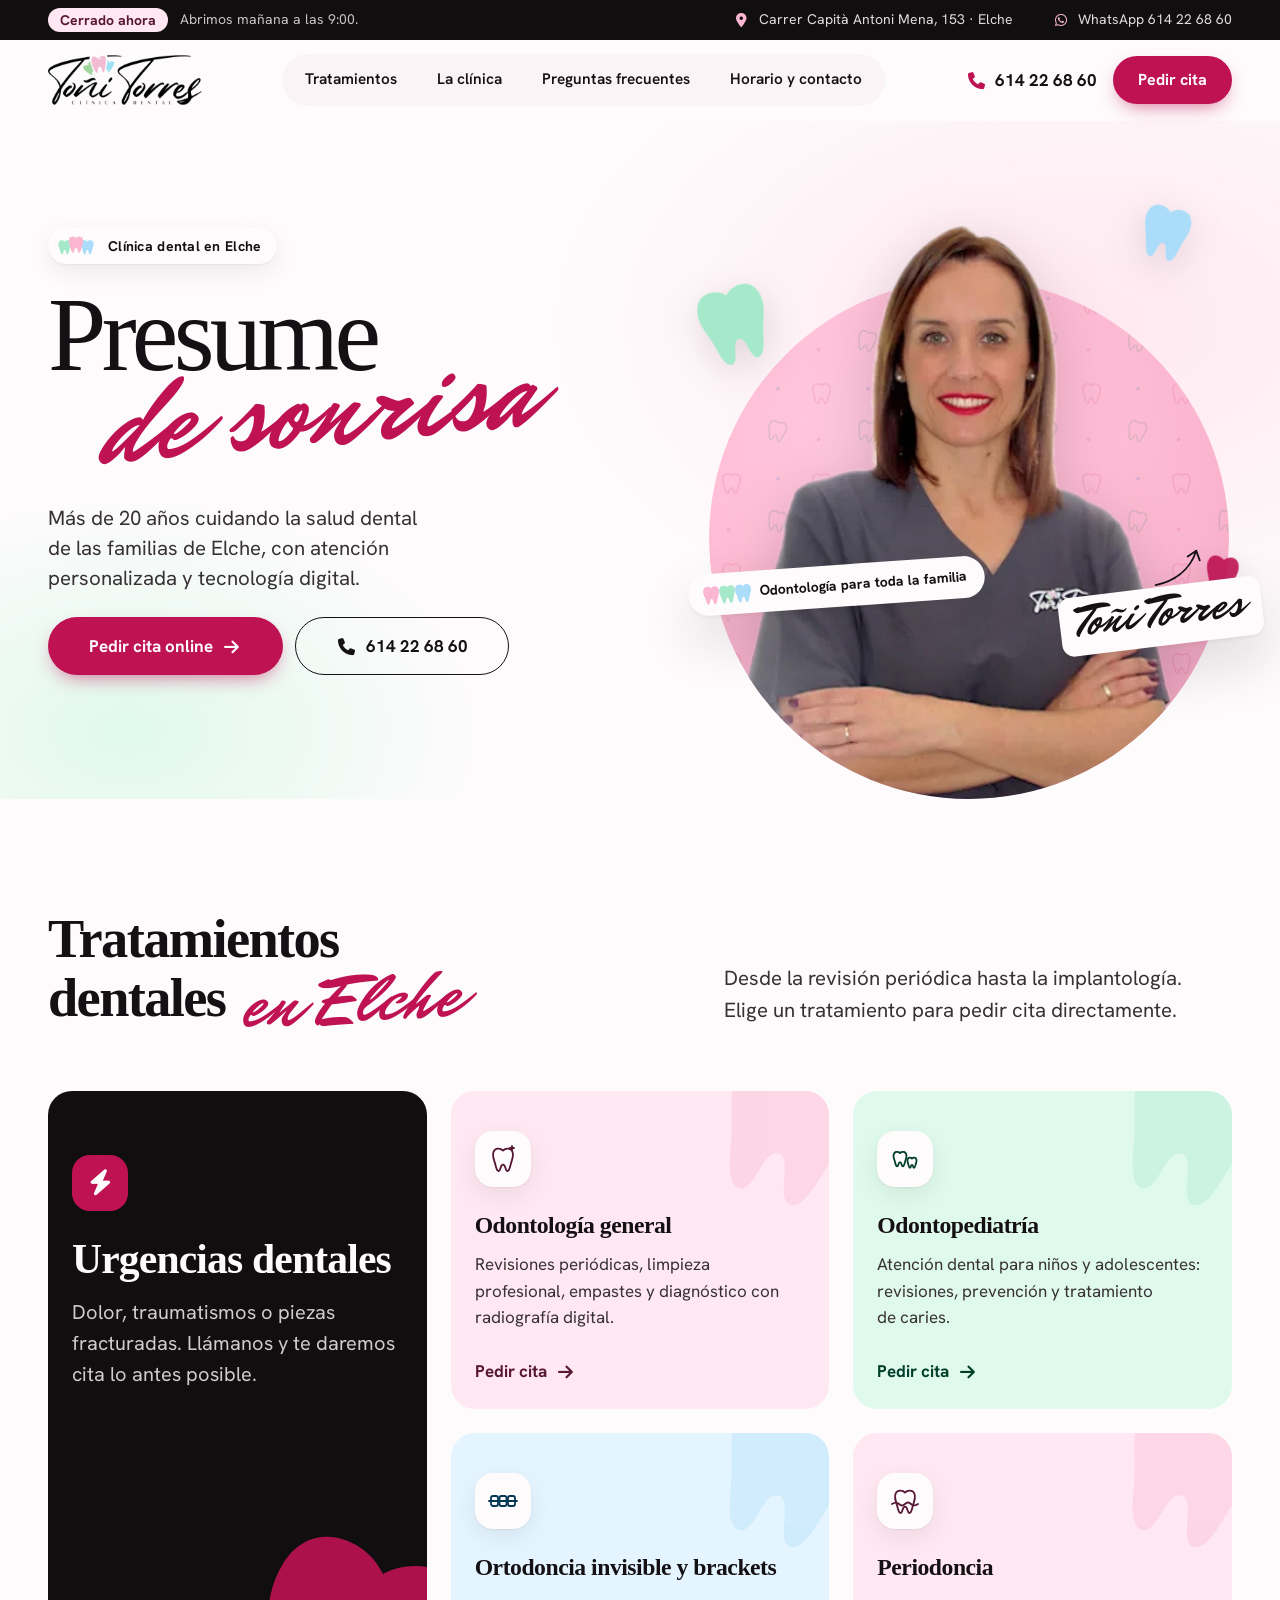
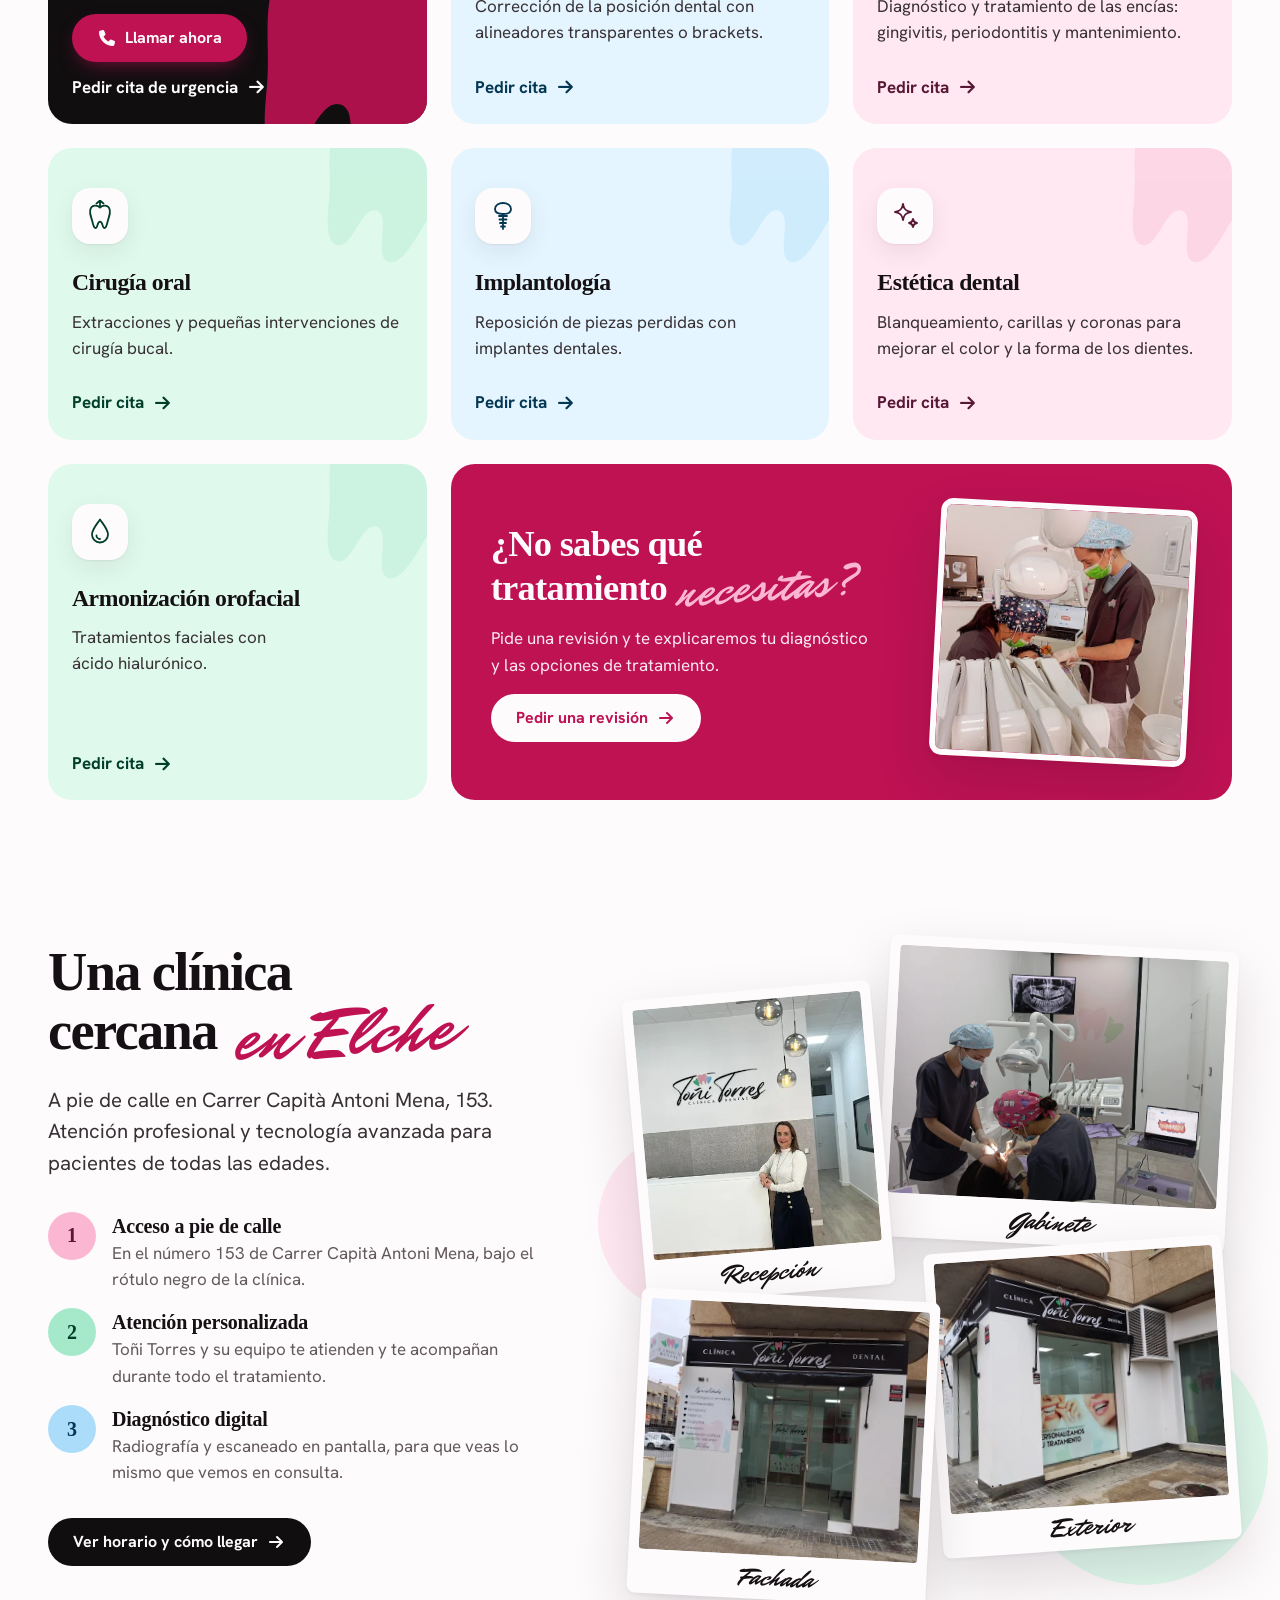
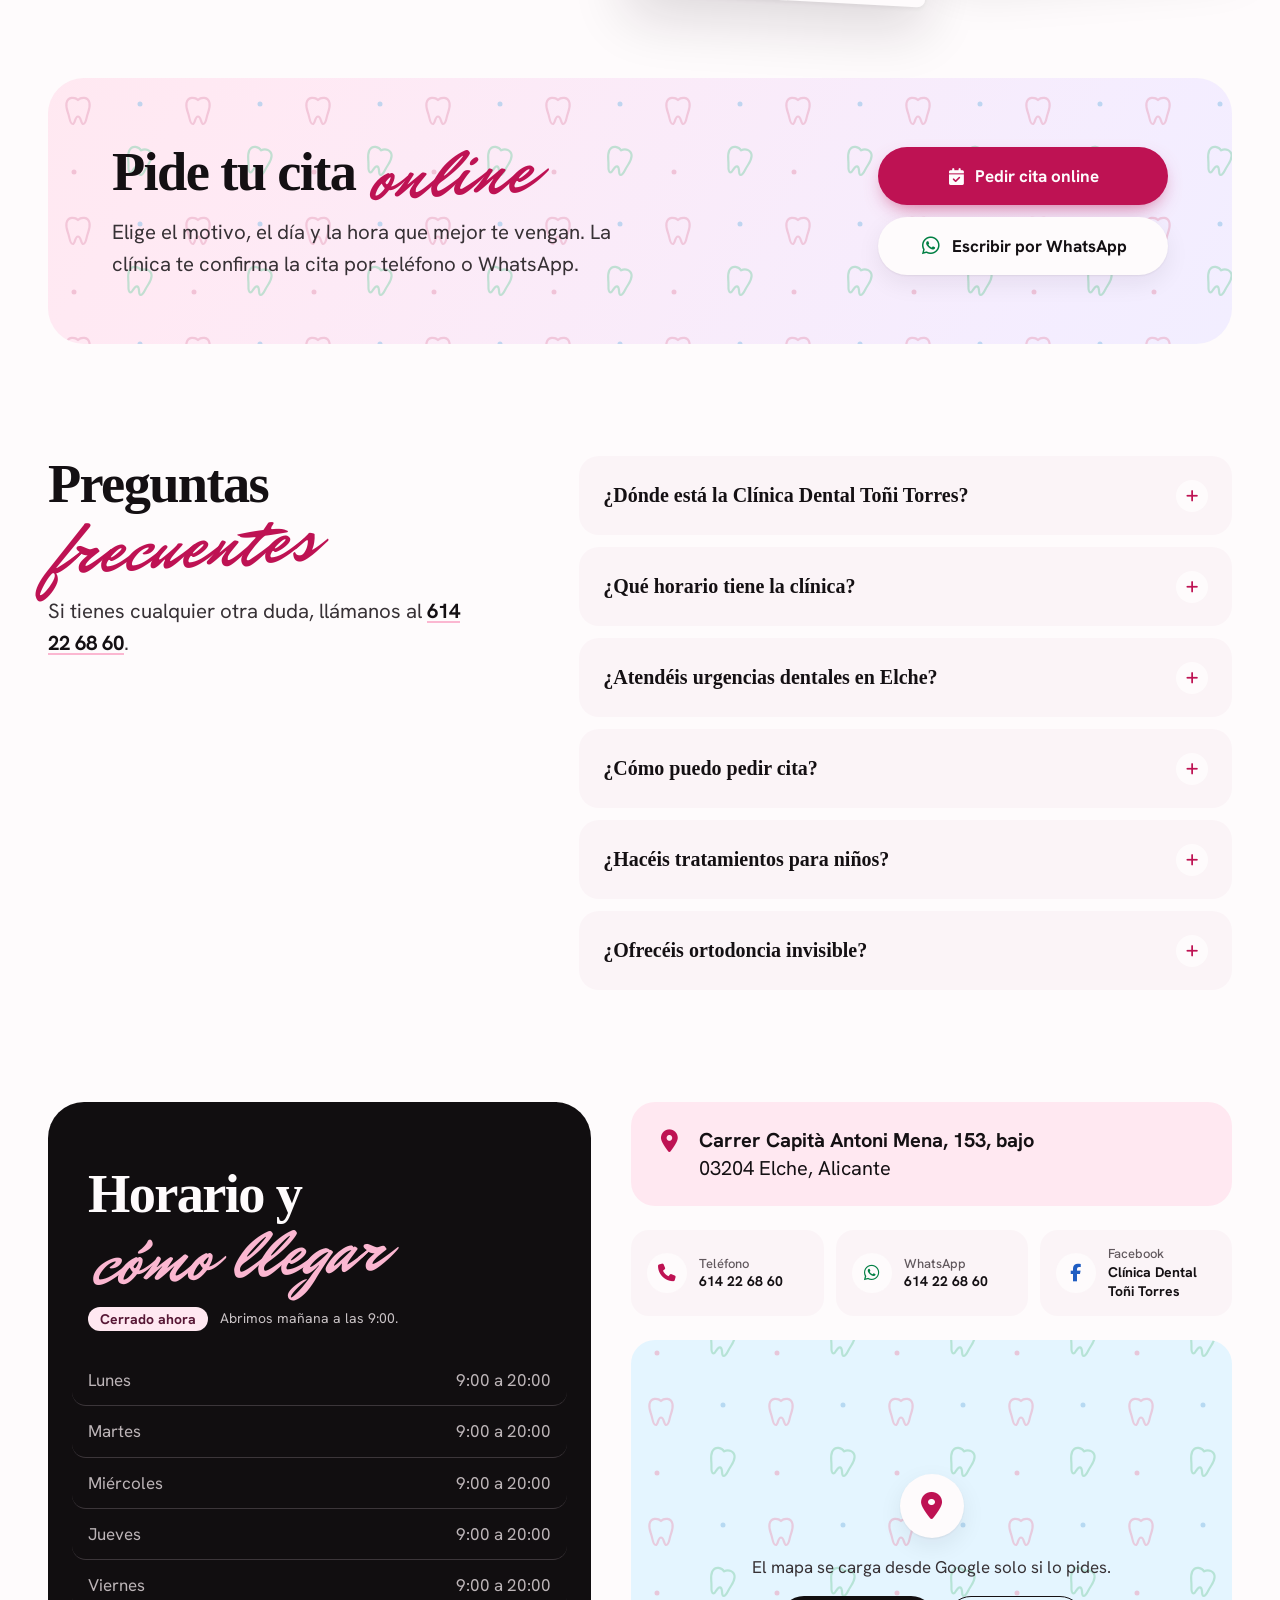
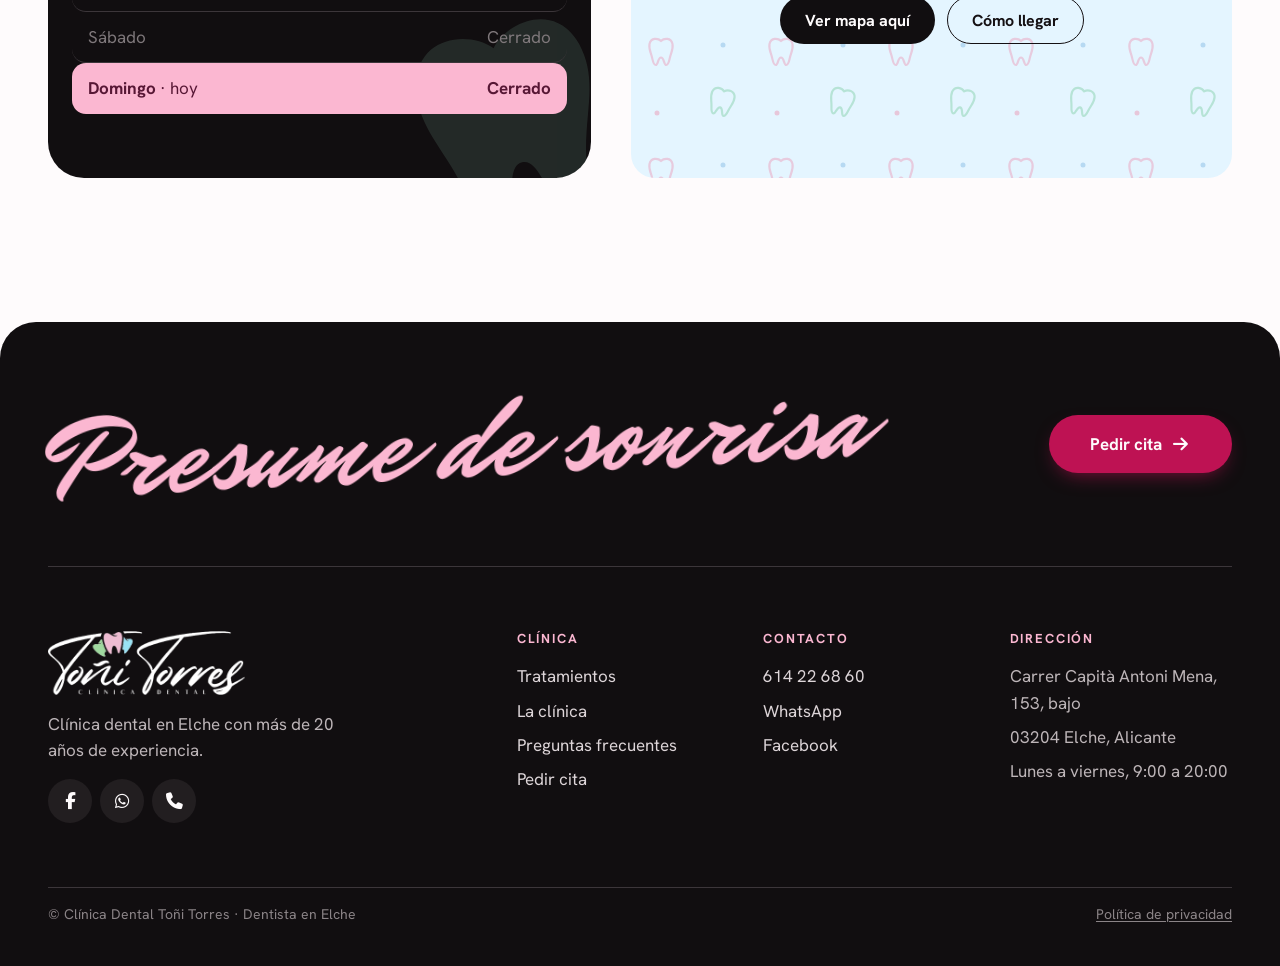
==== commit d423d603: "Rediseño de la web con la identidad de la clínica, reserva en página aparte y SEO - Nueva estética b" ====
--- a/index.html
+++ b/index.html
@@ -1,207 +1,357 @@
 <!doctype html>
-<html lang="es">
+<html lang="es-ES">
 <head>
 <meta charset="utf-8">
 <meta name="viewport" content="width=device-width, initial-scale=1">
-<title>Clínica Dental Toñi Torres | Dentista en Elche</title>
-<meta name="description" content="Clínica dental en Elche con más de 20 años cuidando la salud dental de toda la familia. Odontología general, ortodoncia, implantes, odontopediatría y urgencias. Pide cita online.">
-<meta name="robots" content="noindex, nofollow">
-<meta name="theme-color" content="#fbfaf6">
+<title>Dentista en Elche | Clínica Dental Toñi Torres</title>
+<meta name="description" content="Clínica dental en Elche con más de 20 años de experiencia: odontología general, ortodoncia invisible, implantes, estética dental y urgencias. Pide cita online.">
+<meta name="robots" content="index, follow, max-image-preview:large, max-snippet:-1, max-video-preview:-1">
+<link rel="canonical" href="https://practicas-hugosanz.github.io/clinica-dental-toni-torres/">
+<meta name="theme-color" content="#151315">
+<meta name="author" content="Clínica Dental Toñi Torres">
+<meta name="geo.region" content="ES-A">
+<meta name="geo.placename" content="Elche">
+<meta name="geo.position" content="38.2570897;-0.708478">
+<meta name="ICBM" content="38.2570897, -0.708478">
+
+<meta property="og:type" content="website">
+<meta property="og:locale" content="es_ES">
+<meta property="og:site_name" content="Clínica Dental Toñi Torres">
+<meta property="og:title" content="Dentista en Elche | Clínica Dental Toñi Torres">
+<meta property="og:description" content="Más de 20 años cuidando la salud dental de las familias de Elche. Odontología general, ortodoncia, implantes, estética y urgencias.">
+<meta property="og:url" content="https://practicas-hugosanz.github.io/clinica-dental-toni-torres/">
+<meta property="og:image" content="https://practicas-hugosanz.github.io/clinica-dental-toni-torres/assets/img/og-clinica-dental-elche.jpg">
+<meta property="og:image:width" content="1200">
+<meta property="og:image:height" content="630">
+<meta property="og:image:alt" content="Gabinete de la Clínica Dental Toñi Torres en Elche durante una revisión">
+<meta name="twitter:card" content="summary_large_image">
+<meta name="twitter:title" content="Dentista en Elche | Clínica Dental Toñi Torres">
+<meta name="twitter:description" content="Odontología general, ortodoncia, implantes, estética dental y urgencias en Elche. Pide cita online.">
+<meta name="twitter:image" content="https://practicas-hugosanz.github.io/clinica-dental-toni-torres/assets/img/og-clinica-dental-elche.jpg">
+
 <link rel="icon" href="assets/img/favicon.png" type="image/png">
-<link rel="preload" href="assets/fonts/fraunces-latin.woff2" as="font" type="font/woff2" crossorigin>
+<link rel="apple-touch-icon" href="assets/img/favicon.png">
+<link rel="preload" href="assets/fonts/fraunces-soft-latin.woff2" as="font" type="font/woff2" crossorigin>
 <link rel="preload" href="assets/fonts/hanken-latin.woff2" as="font" type="font/woff2" crossorigin>
+<link rel="preload" href="assets/fonts/mrdafoe-latin.woff2" as="font" type="font/woff2" crossorigin>
+<link rel="preload" href="assets/img/toni-recorte.webp" as="image" type="image/webp" fetchpriority="high">
 <link rel="stylesheet" href="assets/css/style.css">
+<script>if ('IntersectionObserver' in window) document.documentElement.classList.add('js');</script>
 <script type="application/ld+json">
 {
   "@context": "https://schema.org",
-  "@type": "Dentist",
-  "name": "Clínica Dental Toñi Torres",
-  "telephone": "+34614226860",
-  "image": "assets/img/fachada.webp",
-  "address": { "@type": "PostalAddress", "streetAddress": "Carrer Capità Antoni Mena, 153, bajo", "postalCode": "03204", "addressLocality": "Elche", "addressRegion": "Alicante", "addressCountry": "ES" },
-  "geo": { "@type": "GeoCoordinates", "latitude": 38.2570897, "longitude": -0.708478 },
-  "openingHoursSpecification": [{ "@type": "OpeningHoursSpecification", "dayOfWeek": ["Monday","Tuesday","Wednesday","Thursday","Friday"], "opens": "09:00", "closes": "20:00" }],
-  "sameAs": ["https://www.facebook.com/people/clinica-dental-to%c3%b1i-torres/61556763503545/"]
+  "@graph": [
+    {
+      "@type": "WebSite",
+      "@id": "https://practicas-hugosanz.github.io/clinica-dental-toni-torres/#website",
+      "url": "https://practicas-hugosanz.github.io/clinica-dental-toni-torres/",
+      "name": "Clínica Dental Toñi Torres",
+      "inLanguage": "es-ES",
+      "publisher": { "@id": "https://practicas-hugosanz.github.io/clinica-dental-toni-torres/#clinica" }
+    },
+    {
+      "@type": "Dentist",
+      "@id": "https://practicas-hugosanz.github.io/clinica-dental-toni-torres/#clinica",
+      "name": "Clínica Dental Toñi Torres",
+      "url": "https://practicas-hugosanz.github.io/clinica-dental-toni-torres/",
+      "logo": "https://practicas-hugosanz.github.io/clinica-dental-toni-torres/assets/img/logo.png",
+      "image": [
+        "https://practicas-hugosanz.github.io/clinica-dental-toni-torres/assets/img/og-clinica-dental-elche.jpg",
+        "https://practicas-hugosanz.github.io/clinica-dental-toni-torres/assets/img/fachada.webp",
+        "https://practicas-hugosanz.github.io/clinica-dental-toni-torres/assets/img/recepcion-toni.webp"
+      ],
+      "description": "Clínica dental en Elche con más de 20 años de experiencia en odontología general, odontopediatría, ortodoncia, periodoncia, cirugía oral, implantología, estética dental y armonización orofacial.",
+      "telephone": "+34614226860",
+      "address": { "@type": "PostalAddress", "streetAddress": "Carrer Capità Antoni Mena, 153, bajo", "postalCode": "03204", "addressLocality": "Elche", "addressRegion": "Alicante", "addressCountry": "ES" },
+      "geo": { "@type": "GeoCoordinates", "latitude": 38.2570897, "longitude": -0.708478 },
+      "hasMap": "https://www.google.com/maps/search/?api=1&query=38.2570897,-0.708478",
+      "areaServed": { "@type": "City", "name": "Elche" },
+      "openingHoursSpecification": [{ "@type": "OpeningHoursSpecification", "dayOfWeek": ["Monday", "Tuesday", "Wednesday", "Thursday", "Friday"], "opens": "09:00", "closes": "20:00" }],
+      "sameAs": ["https://www.facebook.com/people/clinica-dental-to%c3%b1i-torres/61556763503545/"],
+      "potentialAction": { "@type": "ReserveAction", "target": "https://practicas-hugosanz.github.io/clinica-dental-toni-torres/pedir-cita.html", "name": "Pedir cita online" },
+      "hasOfferCatalog": {
+        "@type": "OfferCatalog",
+        "name": "Tratamientos dentales",
+        "itemListElement": [
+          { "@type": "Offer", "itemOffered": { "@type": "Service", "name": "Urgencias dentales" } },
+          { "@type": "Offer", "itemOffered": { "@type": "Service", "name": "Odontología general" } },
+          { "@type": "Offer", "itemOffered": { "@type": "Service", "name": "Odontopediatría" } },
+          { "@type": "Offer", "itemOffered": { "@type": "Service", "name": "Ortodoncia invisible y brackets" } },
+          { "@type": "Offer", "itemOffered": { "@type": "Service", "name": "Periodoncia" } },
+          { "@type": "Offer", "itemOffered": { "@type": "Service", "name": "Cirugía oral" } },
+          { "@type": "Offer", "itemOffered": { "@type": "Service", "name": "Implantología" } },
+          { "@type": "Offer", "itemOffered": { "@type": "Service", "name": "Estética dental" } },
+          { "@type": "Offer", "itemOffered": { "@type": "Service", "name": "Armonización orofacial" } }
+        ]
+      }
+    },
+    {
+      "@type": "WebPage",
+      "@id": "https://practicas-hugosanz.github.io/clinica-dental-toni-torres/#webpage",
+      "url": "https://practicas-hugosanz.github.io/clinica-dental-toni-torres/",
+      "name": "Dentista en Elche | Clínica Dental Toñi Torres",
+      "isPartOf": { "@id": "https://practicas-hugosanz.github.io/clinica-dental-toni-torres/#website" },
+      "about": { "@id": "https://practicas-hugosanz.github.io/clinica-dental-toni-torres/#clinica" },
+      "primaryImageOfPage": { "@type": "ImageObject", "url": "https://practicas-hugosanz.github.io/clinica-dental-toni-torres/assets/img/og-clinica-dental-elche.jpg", "width": 1200, "height": 630 },
+      "inLanguage": "es-ES"
+    },
+    {
+      "@type": "FAQPage",
+      "@id": "https://practicas-hugosanz.github.io/clinica-dental-toni-torres/#faq",
+      "mainEntity": [
+        { "@type": "Question", "name": "¿Dónde está la Clínica Dental Toñi Torres?", "acceptedAnswer": { "@type": "Answer", "text": "En Carrer Capità Antoni Mena, 153, bajo, 03204 Elche (Alicante). La clínica está a pie de calle." } },
+        { "@type": "Question", "name": "¿Qué horario tiene la clínica?", "acceptedAnswer": { "@type": "Answer", "text": "De lunes a viernes, de 9:00 a 20:00. Sábados, domingos y festivos nacionales permanece cerrada." } },
+        { "@type": "Question", "name": "¿Atendéis urgencias dentales en Elche?", "acceptedAnswer": { "@type": "Answer", "text": "Sí. Si tienes dolor, has sufrido un golpe o se te ha roto una pieza, llama al 614 22 68 60 y te daremos cita lo antes posible." } },
+        { "@type": "Question", "name": "¿Cómo puedo pedir cita?", "acceptedAnswer": { "@type": "Answer", "text": "Puedes pedir cita online eligiendo motivo, día y hora, o llamar o escribir por WhatsApp al 614 22 68 60. La clínica te confirma la cita por teléfono o WhatsApp." } },
+        { "@type": "Question", "name": "¿Hacéis tratamientos para niños?", "acceptedAnswer": { "@type": "Answer", "text": "Sí. Contamos con odontopediatría para niños y adolescentes, además de tratamientos para adultos y personas mayores." } },
+        { "@type": "Question", "name": "¿Ofrecéis ortodoncia invisible?", "acceptedAnswer": { "@type": "Answer", "text": "Sí. Trabajamos con alineadores transparentes y también con brackets, según lo que mejor se adapte a cada caso." } }
+      ]
+    }
+  ]
 }
 </script>
 </head>
 <body>
 
+<svg width="0" height="0" style="position:absolute" aria-hidden="true" focusable="false">
+  <defs>
+    <symbol id="tooth" viewBox="0 0 100 100"><path d="M50 20C41 10 20 8 15 27c-4 16 4 27 8 44 3 14 6 23 12 23 9 0 6-25 15-25s6 25 15 25c6 0 9-9 12-23 4-17 12-28 8-44C80 8 59 10 50 20z"/></symbol>
+    <symbol id="i-tooth" viewBox="0 0 32 32"><path d="M16 7.5c-2.6-2.6-8.6-3-9.8 2.6-.9 4.6 1.4 7.4 2.4 12.4.8 3.6 1.7 5.5 3 5.5 2.1 0 1.6-6.4 4.4-6.4s2.3 6.4 4.4 6.4c1.3 0 2.2-1.9 3-5.5 1-5 3.3-7.8 2.4-12.4C24.6 4.5 18.6 4.9 16 7.5z"/></symbol>
+    <symbol id="i-general" viewBox="0 0 32 32"><use href="#i-tooth"/><path d="M25 3v4M23 5h4"/></symbol>
+    <symbol id="i-kids" viewBox="0 0 32 32"><path d="M11 10c-1.7-1.7-5.6-2-6.4 1.7-.6 3 .9 4.8 1.6 8.1.5 2.3 1.1 3.6 2 3.6 1.4 0 1-4.2 2.8-4.2s1.4 4.2 2.8 4.2c.9 0 1.4-1.3 2-3.6.7-3.3 2.2-5.1 1.6-8.1C16.6 8 12.7 8.3 11 10z"/><path d="M23 15.5c-1.2-1.2-3.9-1.4-4.5 1.2-.4 2.1.6 3.4 1.1 5.7.4 1.6.8 2.5 1.4 2.5 1 0 .7-2.9 2-2.9s1 2.9 2 2.9c.6 0 1-.9 1.4-2.5.5-2.3 1.5-3.6 1.1-5.7-.6-2.6-3.3-2.4-4.5-1.2z"/></symbol>
+    <symbol id="i-orto" viewBox="0 0 32 32"><rect x="4" y="11" width="7" height="10" rx="2"/><rect x="12.5" y="11" width="7" height="10" rx="2"/><rect x="21" y="11" width="7" height="10" rx="2"/><path d="M2 16h28"/></symbol>
+    <symbol id="i-perio" viewBox="0 0 32 32"><use href="#i-tooth"/><path d="M3 19c3-2 5-2 7 0s4 2 6 0 4-2 6 0 4 2 7 0"/></symbol>
+    <symbol id="i-cir" viewBox="0 0 32 32"><use href="#i-tooth"/><path d="M16 2v4M12.5 3.5 16 0.5l3.5 3"/></symbol>
+    <symbol id="i-impl" viewBox="0 0 32 32"><path d="M8 9c0-4 4-6 8-6s8 2 8 6-3 5-8 5-8-1-8-5z"/><path d="M12 16h8M12.5 19.5h7M13 23h6M14 26.5h4M16 14v15"/></symbol>
+    <symbol id="i-est" viewBox="0 0 32 32"><path d="M14 4c.8 5.2 2.8 7.2 8 8-5.2.8-7.2 2.8-8 8-.8-5.2-2.8-7.2-8-8 5.2-.8 7.2-2.8 8-8zM24 19c.4 2.6 1.4 3.6 4 4-2.6.4-3.6 1.4-4 4-.4-2.6-1.4-3.6-4-4 2.6-.4 3.6-1.4 4-4z"/></symbol>
+    <symbol id="i-arm" viewBox="0 0 32 32"><path d="M16 3.5c-4 5.8-8 10-8 15a8 8 0 0 0 16 0c0-5-4-9.2-8-15z"/><path d="M12.5 19.5a3.5 3.5 0 0 0 3.5 3.5"/></symbol>
+  </defs>
+</svg>
+
+<a class="skip-link" href="#contenido">Saltar al contenido</a>
+
+<div class="topbar">
+  <div class="container topbar__inner">
+    <p class="open-now open-now--dark" data-open-now hidden></p>
+    <span class="topbar__item"><i class="fa-solid fa-location-dot" aria-hidden="true"></i>Carrer Capità Antoni Mena, 153 · Elche</span>
+    <a class="topbar__item" href="https://wa.me/34614226860" rel="noopener"><i class="fa-brands fa-whatsapp" aria-hidden="true"></i>WhatsApp 614 22 68 60</a>
+  </div>
+</div>
+
 <header class="site-header">
   <div class="container site-header__bar">
-    <a class="brand" href="#inicio" aria-label="Clínica Dental Toñi Torres, inicio"><img src="assets/img/logo.png" alt="Toñi Torres, clínica dental" width="141" height="46"></a>
+    <a class="brand" href="./" aria-label="Clínica Dental Toñi Torres, inicio"><img src="assets/img/logo.png" alt="Clínica Dental Toñi Torres" width="141" height="46"></a>
     <nav class="nav" id="nav" aria-label="Principal">
       <a href="#tratamientos">Tratamientos</a>
       <a href="#clinica">La clínica</a>
-      <a href="#horario">Horario y cómo llegar</a>
+      <a href="#preguntas">Preguntas frecuentes</a>
+      <a href="#horario">Horario y contacto</a>
     </nav>
     <div class="header-actions">
-      <a class="header-phone" href="tel:+34614226860">614 22 68 60</a>
-      <a class="btn btn--primary" href="#reserva">Pedir cita</a>
-      <button class="btn menu-toggle" type="button" aria-expanded="false" aria-controls="nav">Menú</button>
+      <a class="header-phone" href="tel:+34614226860"><i class="fa-solid fa-phone" aria-hidden="true"></i>614 22 68 60</a>
+      <a class="btn btn--accent" href="pedir-cita.html">Pedir cita</a>
+      <button class="btn btn--ghost menu-toggle" type="button" aria-expanded="false" aria-controls="nav"><span class="burger" aria-hidden="true"></span>Menú</button>
     </div>
   </div>
 </header>
 
-<main id="inicio">
-
-  <section class="hero">
+<main id="contenido">
+
+  <section class="hero" aria-labelledby="t-hero">
     <div class="container hero__grid">
       <div class="hero__copy">
-        <h1><span>Presume</span> <span>de sonrisa</span></h1>
-        <p class="lead">Más de 20 años cuidando a toda tu familia en Elche.</p>
+        <h1 class="eyebrow" id="t-hero"><svg class="trio" viewBox="0 0 60 36" aria-hidden="true"><use href="#tooth" x="0" y="6" width="26" height="26" class="f-mint"/><use href="#tooth" x="34" y="6" width="26" height="26" class="f-sky"/><use href="#tooth" x="15" y="0" width="30" height="30" class="f-pink"/></svg>Clínica dental en Elche</h1>
+        <p class="hero__title"><span class="h1-main">Presume</span> <span class="h1-script">de sonrisa</span></p>
+        <p class="lead">Más de 20 años cuidando la salud dental de las familias de Elche, con atención personalizada y tecnología digital.</p>
         <div class="hero__actions">
-          <a class="btn btn--primary btn--lg" href="#reserva">Pedir cita online</a>
-          <a class="btn btn--lg" href="tel:+34614226860">Llamar</a>
-        </div>
-        <p class="open-now" data-open-now hidden></p>
-      </div>
-      <figure class="photo hero__portrait">
-        <img src="assets/img/recepcion-toni.webp" alt="Toñi Torres en la recepción de la clínica, junto al letrero con su nombre" width="382" height="510" fetchpriority="high">
-        <figcaption>Toñi Torres, en la recepción.</figcaption>
-      </figure>
-    </div>
-    <div class="counter"><div class="container"><div class="quick" id="quick" aria-labelledby="t-quick" hidden></div></div></div>
+          <a class="btn btn--accent btn--lg" href="pedir-cita.html">Pedir cita online <i class="fa-solid fa-arrow-right" aria-hidden="true"></i></a>
+          <a class="btn btn--outline btn--lg" href="tel:+34614226860"><i class="fa-solid fa-phone" aria-hidden="true"></i>614 22 68 60</a>
+        </div>
+      </div>
+
+      <div class="hero__art">
+        <svg class="float float--mint" aria-hidden="true"><use href="#tooth"/></svg>
+        <svg class="float float--sky" aria-hidden="true"><use href="#tooth"/></svg>
+        <svg class="float float--pink" aria-hidden="true"><use href="#tooth"/></svg>
+        <div class="portrait">
+          <div class="portrait__disc"></div>
+          <img src="assets/img/toni-recorte.webp" alt="Toñi Torres, responsable de la Clínica Dental Toñi Torres en Elche" width="382" height="510" fetchpriority="high">
+        </div>
+        <div class="sticker sticker--family"><span class="sticker__teeth" aria-hidden="true"><svg><use href="#tooth"/></svg><svg><use href="#tooth"/></svg><svg><use href="#tooth"/></svg></span>Odontología para toda la familia</div>
+        <div class="signature" aria-hidden="true">
+          <span>Toñi Torres</span>
+          <svg viewBox="0 0 80 60" fill="none"><path d="M6 8c22 2 46 12 58 38"/><path d="M52 40l12 6 3-13"/></svg>
+        </div>
+      </div>
+    </div>
   </section>
 
   <section class="section" id="tratamientos" aria-labelledby="t-tratamientos">
-    <div class="container treat">
-      <div class="treat__side">
-        <div class="section__head">
-          <h2 id="t-tratamientos">Tratamientos para toda la familia</h2>
-          <p>Desde la revisión de siempre hasta tu primer implante.</p>
-        </div>
-        <figure class="photo">
-          <img src="assets/img/trabajando.webp" alt="Revisión en el sillón con el portátil mostrando la boca del paciente" width="510" height="510" loading="lazy">
+    <div class="container">
+      <div class="section__head section__head--split" data-reveal>
+        <h2 id="t-tratamientos">Tratamientos dentales <span class="script">en Elche</span></h2>
+        <p>Desde la revisión periódica hasta la implantología. Elige un tratamiento para pedir cita directamente.</p>
+      </div>
+
+      <ul class="cards">
+        <li class="card card--urgent" data-reveal>
+          <span class="card__ico card__ico--fa"><i class="fa-solid fa-bolt" aria-hidden="true"></i></span>
+          <h3>Urgencias dentales</h3>
+          <p>Dolor, traumatismos o piezas fracturadas. Llámanos y te daremos cita lo antes posible.</p>
+          <div class="card__foot">
+            <a class="btn btn--accent" href="tel:+34614226860"><i class="fa-solid fa-phone" aria-hidden="true"></i>Llamar ahora</a>
+            <a class="card__link" href="pedir-cita.html?motivo=Urgencia">Pedir cita de urgencia <i class="fa-solid fa-arrow-right" aria-hidden="true"></i></a>
+          </div>
+        </li>
+        <li class="card card--pink" data-reveal>
+          <svg class="card__ico" aria-hidden="true"><use href="#i-general"/></svg>
+          <h3>Odontología general</h3>
+          <p>Revisiones periódicas, limpieza profesional, empastes y diagnóstico con radiografía digital.</p>
+          <a class="card__link" href="pedir-cita.html?motivo=Revisi%C3%B3n%20o%20limpieza">Pedir cita <i class="fa-solid fa-arrow-right" aria-hidden="true"></i></a>
+        </li>
+        <li class="card card--mint" data-reveal>
+          <svg class="card__ico" aria-hidden="true"><use href="#i-kids"/></svg>
+          <h3>Odontopediatría</h3>
+          <p>Atención dental para niños y adolescentes: revisiones, prevención y tratamiento de caries.</p>
+          <a class="card__link" href="pedir-cita.html?motivo=Ni%C3%B1os">Pedir cita <i class="fa-solid fa-arrow-right" aria-hidden="true"></i></a>
+        </li>
+        <li class="card card--sky" data-reveal>
+          <svg class="card__ico" aria-hidden="true"><use href="#i-orto"/></svg>
+          <h3>Ortodoncia invisible y brackets</h3>
+          <p>Corrección de la posición dental con alineadores transparentes o brackets.</p>
+          <a class="card__link" href="pedir-cita.html?motivo=Ortodoncia">Pedir cita <i class="fa-solid fa-arrow-right" aria-hidden="true"></i></a>
+        </li>
+        <li class="card card--pink" data-reveal>
+          <svg class="card__ico" aria-hidden="true"><use href="#i-perio"/></svg>
+          <h3>Periodoncia</h3>
+          <p>Diagnóstico y tratamiento de las encías: gingivitis, periodontitis y mantenimiento.</p>
+          <a class="card__link" href="pedir-cita.html?motivo=Enc%C3%ADas">Pedir cita <i class="fa-solid fa-arrow-right" aria-hidden="true"></i></a>
+        </li>
+        <li class="card card--mint" data-reveal>
+          <svg class="card__ico" aria-hidden="true"><use href="#i-cir"/></svg>
+          <h3>Cirugía oral</h3>
+          <p>Extracciones y pequeñas intervenciones de cirugía bucal.</p>
+          <a class="card__link" href="pedir-cita.html?motivo=Cirug%C3%ADa%20oral">Pedir cita <i class="fa-solid fa-arrow-right" aria-hidden="true"></i></a>
+        </li>
+        <li class="card card--sky" data-reveal>
+          <svg class="card__ico" aria-hidden="true"><use href="#i-impl"/></svg>
+          <h3>Implantología</h3>
+          <p>Reposición de piezas perdidas con implantes dentales.</p>
+          <a class="card__link" href="pedir-cita.html?motivo=Implantes">Pedir cita <i class="fa-solid fa-arrow-right" aria-hidden="true"></i></a>
+        </li>
+        <li class="card card--pink" data-reveal>
+          <svg class="card__ico" aria-hidden="true"><use href="#i-est"/></svg>
+          <h3>Estética dental</h3>
+          <p>Blanqueamiento, carillas y coronas para mejorar el color y la forma de los dientes.</p>
+          <a class="card__link" href="pedir-cita.html?motivo=Est%C3%A9tica%20dental">Pedir cita <i class="fa-solid fa-arrow-right" aria-hidden="true"></i></a>
+        </li>
+        <li class="card card--mint" data-reveal>
+          <svg class="card__ico" aria-hidden="true"><use href="#i-arm"/></svg>
+          <h3>Armonización orofacial</h3>
+          <p>Tratamientos faciales con ácido hialurónico.</p>
+          <a class="card__link" href="pedir-cita.html?motivo=Armonizaci%C3%B3n%20orofacial">Pedir cita <i class="fa-solid fa-arrow-right" aria-hidden="true"></i></a>
+        </li>
+        <li class="card card--cta" data-reveal>
+          <div class="card__cta-text">
+            <h3>¿No sabes qué tratamiento <span class="script">necesitas?</span></h3>
+            <p>Pide una revisión y te explicaremos tu diagnóstico y las opciones de tratamiento.</p>
+            <a class="btn btn--light" href="pedir-cita.html?motivo=Revisi%C3%B3n%20o%20limpieza">Pedir una revisión <i class="fa-solid fa-arrow-right" aria-hidden="true"></i></a>
+          </div>
+          <img src="assets/img/trabajando.webp" alt="Revisión dental en la clínica con el escaneado de la boca en el portátil" width="510" height="510" loading="lazy" decoding="async">
+        </li>
+      </ul>
+    </div>
+  </section>
+
+  <section class="section section--clinic" id="clinica" aria-labelledby="t-clinica">
+    <div class="container visit">
+      <div class="visit__text" data-reveal>
+        <h2 id="t-clinica">Una clínica cercana <span class="script">en Elche</span></h2>
+        <p>A pie de calle en Carrer Capità Antoni Mena, 153. Atención profesional y tecnología avanzada para pacientes de todas las edades.</p>
+        <ol class="steps">
+          <li><span class="steps__n">1</span><div><h3>Acceso a pie de calle</h3><p>En el número 153 de Carrer Capità Antoni Mena, bajo el rótulo negro de la clínica.</p></div></li>
+          <li><span class="steps__n">2</span><div><h3>Atención personalizada</h3><p>Toñi Torres y su equipo te atienden y te acompañan durante todo el tratamiento.</p></div></li>
+          <li><span class="steps__n">3</span><div><h3>Diagnóstico digital</h3><p>Radiografía y escaneado en pantalla, para que veas lo mismo que vemos en consulta.</p></div></li>
+        </ol>
+        <a class="btn btn--dark" href="#horario">Ver horario y cómo llegar <i class="fa-solid fa-arrow-right" aria-hidden="true"></i></a>
+      </div>
+
+      <div class="gallery">
+        <figure class="snap snap--a" data-reveal>
+          <img src="assets/img/recepcion-toni.webp" alt="Toñi Torres en la recepción de la clínica dental, junto al logotipo" width="382" height="510" loading="lazy" decoding="async">
+          <figcaption>Recepción</figcaption>
         </figure>
-      </div>
-      <ul class="rows">
-        <li><div><h3>Urgencias</h3><p>¿Dolor, un golpe o un diente roto? Llámanos.</p></div><a class="link" href="#reserva" data-motivo="Urgencia">Pedir cita</a></li>
-        <li><div><h3>Odontología general</h3><p>Revisiones, limpieza profesional y empastes.</p></div><a class="link" href="#reserva" data-motivo="Revisión o limpieza">Pedir cita</a></li>
-        <li><div><h3>Odontopediatría</h3><p>Los más pequeños, con paciencia y sin prisas.</p></div><a class="link" href="#reserva" data-motivo="Niños">Pedir cita</a></li>
-        <li><div><h3>Ortodoncia invisible y brackets</h3><p>Sonrisa alineada con alineadores transparentes o brackets.</p></div><a class="link" href="#reserva" data-motivo="Ortodoncia">Pedir cita</a></li>
-        <li><div><h3>Periodoncia</h3><p>Cuidado de las encías.</p></div><a class="link" href="#reserva" data-motivo="Encías">Pedir cita</a></li>
-        <li><div><h3>Cirugía oral</h3><p>Extracciones y pequeñas intervenciones.</p></div><a class="link" href="#reserva" data-motivo="Cirugía oral">Pedir cita</a></li>
-        <li><div><h3>Implantología</h3><p>¿Has perdido un diente? Te lo reponemos.</p></div><a class="link" href="#reserva" data-motivo="Implantes">Pedir cita</a></li>
-        <li><div><h3>Estética dental</h3><p>Blanqueamiento, carillas y coronas.</p></div><a class="link" href="#reserva" data-motivo="Estética dental">Pedir cita</a></li>
-        <li><div><h3>Armonización orofacial</h3><p>Con ácido hialurónico.</p></div><a class="link" href="#reserva" data-motivo="Armonización orofacial">Pedir cita</a></li>
-      </ul>
-    </div>
-  </section>
-
-  <section class="section" id="clinica" aria-labelledby="t-clinica">
-    <div class="container visit">
-      <div class="visit__text">
-        <h2 id="t-clinica">Así es venir a la clínica</h2>
-        <p>Entras por la puerta del número 153, te recibe Toñi y pasas al gabinete. Atención profesional y tecnología avanzada, para ti, tus hijos y tus padres.</p>
-        <a class="link" href="#horario">Ver horario y cómo llegar</a>
-      </div>
-      <div class="visit__photos">
-        <figure class="photo photo--door">
-          <img src="assets/img/fachada.webp" alt="Fachada de la clínica en el número 153, con el rótulo de Toñi Torres y la lista de especialidades" width="585" height="510" loading="lazy">
-          <figcaption>La puerta, a pie de calle.</figcaption>
+        <figure class="snap snap--b" data-reveal>
+          <img src="assets/img/equipo-consulta.webp" alt="La doctora y su auxiliar atendiendo a un paciente en el gabinete, con la radiografía panorámica en el monitor" width="1600" height="1204" loading="lazy" decoding="async">
+          <figcaption>Gabinete</figcaption>
         </figure>
-        <figure class="photo photo--room">
-          <img src="assets/img/equipo-consulta.webp" alt="La doctora y su auxiliar atendiendo a un paciente en el gabinete, con la radiografía en el monitor" width="1600" height="1204" loading="lazy">
-          <figcaption>El gabinete, con la radiografía en pantalla.</figcaption>
+        <figure class="snap snap--c" data-reveal>
+          <img src="assets/img/fachada.webp" alt="Fachada de la Clínica Dental Toñi Torres en el número 153 de Carrer Capità Antoni Mena, Elche" width="585" height="510" loading="lazy" decoding="async">
+          <figcaption>Fachada</figcaption>
         </figure>
-      </div>
-    </div>
-  </section>
-
-  <section class="section--band" id="reserva" aria-labelledby="t-reserva">
+        <figure class="snap snap--d" data-reveal>
+          <img src="assets/img/fachada-2.webp" alt="Exterior de la clínica dental en Elche, con el escaparate de ortodoncia" width="680" height="510" loading="lazy" decoding="async">
+          <figcaption>Exterior</figcaption>
+        </figure>
+      </div>
+    </div>
+  </section>
+
+  <section class="section" id="cita" aria-labelledby="t-cita">
     <div class="container">
-      <div class="section__head">
-        <h2 id="t-reserva">Pide tu cita online</h2>
-        <p>Elige motivo, día y hora. La clínica te confirma la cita por teléfono o WhatsApp.</p>
-      </div>
-
-      <div class="desk">
-        <form class="desk__form" id="booking" novalidate>
-
-          <fieldset class="fieldset">
-            <legend>Motivo de la visita</legend>
-            <div class="chips" id="motivos" role="radiogroup" aria-label="Motivo de la visita"></div>
-            <div class="urgent-note" id="urgent-note" hidden>
-              <p><strong>Si tienes dolor ahora, llama.</strong> Así te atendemos antes: <a class="link" href="tel:+34614226860">614 22 68 60</a>.</p>
-            </div>
-          </fieldset>
-
-          <fieldset class="fieldset">
-            <legend>Día</legend>
-            <div class="cal" id="cal" aria-live="polite"></div>
-            <p class="hint">Atendemos de lunes a viernes. Fines de semana y festivos nacionales, cerrado.</p>
-          </fieldset>
-
-          <fieldset class="fieldset">
-            <legend>Hora</legend>
-            <div class="slots" id="slots" aria-live="polite">
-              <p class="slots__empty">Elige primero un día.</p>
-            </div>
-          </fieldset>
-
-          <fieldset class="fieldset">
-            <legend>Tus datos</legend>
-            <div class="fields">
-              <div class="field">
-                <label for="f-nombre">Nombre y apellidos</label>
-                <input id="f-nombre" name="nombre" type="text" autocomplete="name" required>
-                <span class="err" id="e-nombre"></span>
-              </div>
-              <div class="field">
-                <label for="f-tel">Teléfono</label>
-                <input id="f-tel" name="telefono" type="tel" autocomplete="tel" inputmode="tel" required>
-                <span class="err" id="e-tel"></span>
-              </div>
-              <div class="field field--full">
-                <span class="label" id="l-paciente">¿Ya has venido antes?</span>
-                <div class="chips" role="radiogroup" aria-labelledby="l-paciente">
-                  <label class="chip"><input type="radio" name="paciente" value="Soy paciente" checked><span>Ya soy paciente</span></label>
-                  <label class="chip"><input type="radio" name="paciente" value="Primera visita"><span>Primera visita</span></label>
-                </div>
-              </div>
-              <div class="field field--full">
-                <label for="f-nota">Algo que quieras contarnos <span class="hint">(opcional)</span></label>
-                <textarea id="f-nota" name="nota" rows="3"></textarea>
-              </div>
-              <label class="consent field--full">
-                <input type="checkbox" id="f-consent" name="consent" required>
-                <span>Acepto que la clínica use estos datos para gestionar mi cita, según la <a class="link" href="privacidad.html">política de privacidad</a>.</span>
-              </label>
-              <span class="err field--full" id="e-consent"></span>
-            </div>
-          </fieldset>
-
-          <noscript><p class="urgent-note">Para pedir cita sin JavaScript, llama al <a class="link" href="tel:+34614226860">614 22 68 60</a>.</p></noscript>
-        </form>
-
-        <aside class="ticket" aria-labelledby="t-ticket">
-          <h3 id="t-ticket">Tu cita</h3>
-          <dl>
-            <div><dt>Motivo</dt><dd id="s-motivo" class="is-empty">Sin elegir</dd></div>
-            <div><dt>Día</dt><dd id="s-dia" class="is-empty">Sin elegir</dd></div>
-            <div><dt>Hora</dt><dd id="s-hora" class="is-empty">Sin elegir</dd></div>
-            <div><dt>Paciente</dt><dd id="s-nombre" class="is-empty">Sin rellenar</dd></div>
-          </dl>
-          <p class="ticket__status" id="status" role="status"></p>
-          <button class="btn btn--primary btn--lg" type="submit" form="booking" id="send" aria-disabled="true">Enviar solicitud</button>
-          <div class="ticket__alt">
-            <p>Se abrirá WhatsApp con tu solicitud ya escrita. Tú solo pulsas enviar.</p>
-            <p>¿Prefieres hablar? <a class="link" href="tel:+34614226860">Llama al 614 22 68 60</a>.</p>
-          </div>
-          <div class="sent" id="sent" role="status" hidden></div>
-        </aside>
+      <div class="cta-band" data-reveal>
+        <div class="cta-band__text">
+          <h2 id="t-cita">Pide tu cita <span class="script">online</span></h2>
+          <p>Elige el motivo, el día y la hora que mejor te vengan. La clínica te confirma la cita por teléfono o WhatsApp.</p>
+        </div>
+        <div class="cta-band__actions">
+          <a class="btn btn--accent btn--lg" href="pedir-cita.html"><i class="fa-solid fa-calendar-check" aria-hidden="true"></i>Pedir cita online</a>
+          <a class="btn btn--light btn--lg" href="https://wa.me/34614226860" rel="noopener"><i class="fa-brands fa-whatsapp" aria-hidden="true"></i>Escribir por WhatsApp</a>
+        </div>
+      </div>
+    </div>
+  </section>
+
+  <section class="section" id="preguntas" aria-labelledby="t-preguntas">
+    <div class="container faq">
+      <div class="faq__head" data-reveal>
+        <h2 id="t-preguntas">Preguntas <span class="script">frecuentes</span></h2>
+        <p>Si tienes cualquier otra duda, llámanos al <a class="link" href="tel:+34614226860">614 22 68 60</a>.</p>
+      </div>
+      <div class="faq__list" data-reveal>
+        <details>
+          <summary>¿Dónde está la Clínica Dental Toñi Torres?</summary>
+          <p>En Carrer Capità Antoni Mena, 153, bajo, 03204 Elche (Alicante). La clínica está a pie de calle.</p>
+        </details>
+        <details>
+          <summary>¿Qué horario tiene la clínica?</summary>
+          <p>De lunes a viernes, de 9:00 a 20:00. Sábados, domingos y festivos nacionales permanece cerrada.</p>
+        </details>
+        <details>
+          <summary>¿Atendéis urgencias dentales en Elche?</summary>
+          <p>Sí. Si tienes dolor, has sufrido un golpe o se te ha roto una pieza, llama al 614 22 68 60 y te daremos cita lo antes posible.</p>
+        </details>
+        <details>
+          <summary>¿Cómo puedo pedir cita?</summary>
+          <p>Puedes pedir cita online eligiendo motivo, día y hora, o llamar o escribir por WhatsApp al 614 22 68 60. La clínica te confirma la cita por teléfono o WhatsApp.</p>
+        </details>
+        <details>
+          <summary>¿Hacéis tratamientos para niños?</summary>
+          <p>Sí. Contamos con odontopediatría para niños y adolescentes, además de tratamientos para adultos y personas mayores.</p>
+        </details>
+        <details>
+          <summary>¿Ofrecéis ortodoncia invisible?</summary>
+          <p>Sí. Trabajamos con alineadores transparentes y también con brackets, según lo que mejor se adapte a cada caso.</p>
+        </details>
       </div>
     </div>
   </section>
 
   <section class="section" id="horario" aria-labelledby="t-horario">
     <div class="container contact">
-      <div class="contact__col">
-        <div class="section__head">
-          <h2 id="t-horario">Horario y cómo llegar</h2>
-          <p class="open-now" data-open-now hidden></p>
-        </div>
+      <div class="hours" data-reveal>
+        <h2 id="t-horario">Horario y <span class="script">cómo llegar</span></h2>
+        <p class="open-now open-now--dark" data-open-now hidden></p>
         <ul class="timetable" id="timetable">
           <li data-dow="1"><span>Lunes</span><span>9:00 a 20:00</span></li>
           <li data-dow="2"><span>Martes</span><span>9:00 a 20:00</span></li>
@@ -211,22 +361,25 @@
           <li data-dow="6"><span>Sábado</span><span>Cerrado</span></li>
           <li data-dow="0"><span>Domingo</span><span>Cerrado</span></li>
         </ul>
+      </div>
+      <div class="contact__col" data-reveal>
         <address class="address">
-          <span>Carrer Capità Antoni Mena, 153, bajo</span>
-          <span>03204 Elche, Alicante</span>
+          <i class="fa-solid fa-location-dot" aria-hidden="true"></i>
+          <span><b>Carrer Capità Antoni Mena, 153, bajo</b><br>03204 Elche, Alicante</span>
         </address>
         <div class="contact-lines">
-          <a href="tel:+34614226860">Teléfono 614 22 68 60</a>
-          <a href="https://wa.me/34614226860" rel="noopener">WhatsApp 614 22 68 60</a>
-          <a href="https://www.facebook.com/people/clinica-dental-to%c3%b1i-torres/61556763503545/" rel="noopener">Facebook de la clínica</a>
-        </div>
-      </div>
-      <div class="map" id="map">
-        <div class="map__ph">
-          <p>El mapa se carga desde Google solo si lo pides.</p>
-          <div class="map__actions">
-            <button class="btn btn--primary" type="button" id="load-map">Ver mapa aquí</button>
-            <a class="btn" href="https://www.google.com/maps/dir/?api=1&destination=38.2570897,-0.708478" rel="noopener">Cómo llegar</a>
+          <a href="tel:+34614226860"><span class="ico-badge"><i class="fa-solid fa-phone" aria-hidden="true"></i></span><span><small>Teléfono</small>614 22 68 60</span></a>
+          <a href="https://wa.me/34614226860" rel="noopener"><span class="ico-badge ico-badge--wa"><i class="fa-brands fa-whatsapp" aria-hidden="true"></i></span><span><small>WhatsApp</small>614 22 68 60</span></a>
+          <a href="https://www.facebook.com/people/clinica-dental-to%c3%b1i-torres/61556763503545/" rel="noopener"><span class="ico-badge ico-badge--fb"><i class="fa-brands fa-facebook-f" aria-hidden="true"></i></span><span><small>Facebook</small>Clínica Dental Toñi Torres</span></a>
+        </div>
+        <div class="map" id="map">
+          <div class="map__ph">
+            <span class="map__pin" aria-hidden="true"><i class="fa-solid fa-location-dot"></i></span>
+            <p>El mapa se carga desde Google solo si lo pides.</p>
+            <div class="map__actions">
+              <button class="btn btn--dark" type="button" id="load-map">Ver mapa aquí</button>
+              <a class="btn btn--outline" href="https://www.google.com/maps/dir/?api=1&amp;destination=38.2570897,-0.708478" rel="noopener">Cómo llegar</a>
+            </div>
           </div>
         </div>
       </div>
@@ -237,16 +390,29 @@
 
 <footer class="site-footer">
   <div class="container">
+    <div class="footer__cta">
+      <p class="footer__script">Presume de sonrisa</p>
+      <a class="btn btn--accent btn--lg" href="pedir-cita.html">Pedir cita <i class="fa-solid fa-arrow-right" aria-hidden="true"></i></a>
+    </div>
     <div class="footer__grid">
-      <div class="footer__logo"><img src="assets/img/logo.png" alt="Toñi Torres, clínica dental" width="197" height="64" loading="lazy"></div>
-      <div>
+      <div class="footer__brand">
+        <img src="assets/img/logo-blanco.png" alt="Clínica Dental Toñi Torres" width="197" height="64" loading="lazy" decoding="async">
+        <p>Clínica dental en Elche con más de 20 años de experiencia.</p>
+        <div class="social">
+          <a href="https://www.facebook.com/people/clinica-dental-to%c3%b1i-torres/61556763503545/" rel="noopener" aria-label="Facebook de la Clínica Dental Toñi Torres"><i class="fa-brands fa-facebook-f" aria-hidden="true"></i></a>
+          <a href="https://wa.me/34614226860" rel="noopener" aria-label="WhatsApp de la clínica"><i class="fa-brands fa-whatsapp" aria-hidden="true"></i></a>
+          <a href="tel:+34614226860" aria-label="Llamar a la clínica"><i class="fa-solid fa-phone" aria-hidden="true"></i></a>
+        </div>
+      </div>
+      <nav aria-label="Clínica">
         <h2>Clínica</h2>
         <ul>
           <li><a href="#tratamientos">Tratamientos</a></li>
           <li><a href="#clinica">La clínica</a></li>
-          <li><a href="#reserva">Pedir cita</a></li>
+          <li><a href="#preguntas">Preguntas frecuentes</a></li>
+          <li><a href="pedir-cita.html">Pedir cita</a></li>
         </ul>
-      </div>
+      </nav>
       <div>
         <h2>Contacto</h2>
         <ul>
@@ -265,15 +431,15 @@
       </div>
     </div>
     <div class="footer__base">
-      <span>Clínica Dental Toñi Torres</span>
-      <a class="link" href="privacidad.html">Privacidad</a>
+      <span>© Clínica Dental Toñi Torres · Dentista en Elche</span>
+      <a href="privacidad.html">Política de privacidad</a>
     </div>
   </div>
 </footer>
 
 <div class="callbar" aria-label="Contacto rápido">
-  <a class="btn" href="tel:+34614226860">Llamar</a>
-  <a class="btn btn--primary" href="#reserva">Pedir cita</a>
+  <a class="btn btn--outline" href="tel:+34614226860"><i class="fa-solid fa-phone" aria-hidden="true"></i>Llamar</a>
+  <a class="btn btn--accent" href="pedir-cita.html">Pedir cita</a>
 </div>
 
 <script src="assets/js/main.js" defer></script>
--- a/assets/css/style.css
+++ b/assets/css/style.css
@@ -1,201 +1,387 @@
-/* Hallmark · shape: Reception wall · genre: editorial · theme: custom · job: book · idea: "the page is built from the clinic itself: warm white wall, grey panel, oak counter, black sign and the logo's tooth" · vibe: "warm, close, neighbourhood, professional"
- * paper: oklch(98.6% 0.006 90) · accent: oklch(48% 0.13 355) · display: Fraunces · body: Hanken Grotesk · hero: split, the headline on the white wall beside the reception portrait, the oak booking counter under both · nav: wordmark left, links, one action · footer: grey panel over an oak skirting strip · imagery: the clinic's own photographs, unfiltered · signature: the oak booking counter that shares its choices with the full desk below
- * axes: light/roman-serif/chromatic-pink · posture: warm · contrast: pass · fold: pass · v2.0.0 */
-/* Hallmark · pre-emit critique: P4 H4 E4 S4 R4 V4 · weakest: S, the booking only prepares a WhatsApp message until the clinic connects a form endpoint; the desk is built to take the real endpoint without changes */
+/* Clínica Dental Toñi Torres
+ * Personalidad: el rótulo negro de la fachada, la firma manuscrita del logo, el diente rosa-menta-azul
+ * y los gorros de quirófano llenos de dientecitos. Cercana, alegre y elegante; de barrio, pero cuidada.
+ */
 @import url("./tokens.css");
 @import url("./base.css");
-
-@font-face { font-family: "Fraunces"; font-style: normal; font-weight: 400 700; font-display: swap; src: url("../fonts/fraunces-latin.woff2") format("woff2"); }
+@import url("./icons.css");
+
+@font-face { font-family: "Fraunces"; font-style: normal; font-weight: 300 800; font-display: swap; src: url("../fonts/fraunces-soft-latin.woff2") format("woff2"); }
+@font-face { font-family: "Fraunces"; font-style: italic; font-weight: 300 800; font-display: swap; src: url("../fonts/fraunces-italic-latin.woff2") format("woff2"); }
 @font-face { font-family: "Hanken Grotesk"; font-style: normal; font-weight: 400 700; font-display: swap; src: url("../fonts/hanken-latin.woff2") format("woff2"); }
+@font-face { font-family: "Mr Dafoe"; font-style: normal; font-weight: 400; font-display: swap; src: url("../fonts/mrdafoe-latin.woff2") format("woff2"); }
 
 :root {
-  --color-field-edge: color-mix(in oklch, var(--color-ink) 38%, var(--color-paper));
-  --header-h: 76px;
-}
-body { font-weight: 400; color: var(--color-ink-2); font-size: 1.0625rem; }
+  --color-field-edge: color-mix(in oklch, var(--color-ink) 26%, var(--color-paper));
+  --header-h: 80px;
+  --teeth-pattern: url("data:image/svg+xml,%3Csvg xmlns='http://www.w3.org/2000/svg' width='120' height='120' viewBox='0 0 120 120'%3E%3Cg fill='none' stroke='%23e9a9c2' stroke-width='2.2' stroke-linejoin='round' opacity='.55'%3E%3Cpath d='M30 22c-3-3-10-3.5-11.5 3-1 5.4 1.6 8.7 2.8 14.6.9 4.2 2 6.4 3.5 6.4 2.5 0 1.9-7.5 5.2-7.5s2.7 7.5 5.2 7.5c1.5 0 2.6-2.2 3.5-6.4 1.2-5.9 3.8-9.2 2.8-14.6C40 18.5 33 19 30 22z'/%3E%3C/g%3E%3Cg fill='none' stroke='%238fd4b4' stroke-width='2.2' stroke-linejoin='round' opacity='.55' transform='rotate(14 90 85)'%3E%3Cpath d='M90 72c-3-3-10-3.5-11.5 3-1 5.4 1.6 8.7 2.8 14.6.9 4.2 2 6.4 3.5 6.4 2.5 0 1.9-7.5 5.2-7.5s2.7 7.5 5.2 7.5c1.5 0 2.6-2.2 3.5-6.4 1.2-5.9 3.8-9.2 2.8-14.6C100 68.5 93 69 90 72z'/%3E%3C/g%3E%3Ccircle cx='92' cy='26' r='2.5' fill='%2398c6ea' opacity='.6'/%3E%3Ccircle cx='26' cy='94' r='2.5' fill='%23e9a9c2' opacity='.6'/%3E%3C/svg%3E");
+}
+body { font-weight: 400; color: var(--color-ink-2); font-size: 1.0625rem; background: var(--color-paper); }
+h1, h2, h3 { color: var(--color-ink); font-variation-settings: "SOFT" 100; }
+.script { font-family: var(--font-script); font-weight: 400; letter-spacing: 0; font-variation-settings: normal; color: var(--color-accent); line-height: 0.8; }
+h1 .script, h2 .script { display: inline-block; font-size: 1.32em; transform: rotate(-3deg) translateY(0.06em); padding-inline: 0.05em 0.15em; }
+.f-pink { fill: var(--color-pink); } .f-mint { fill: var(--color-mint); } .f-sky { fill: var(--color-sky); }
 
 /* ---------- controls ---------- */
-.btn { display: inline-flex; align-items: center; justify-content: center; gap: var(--space-xs); min-height: 46px; padding: var(--space-sm) var(--space-lg); border: var(--rule-hair) solid var(--color-rule); border-radius: 10px; background: var(--color-paper-2); color: var(--color-ink); font-weight: 600; font-size: var(--text-md); line-height: 1.2; text-decoration: none; cursor: pointer; transition: background-color var(--dur-micro) var(--ease-out), border-color var(--dur-micro) var(--ease-out), color var(--dur-micro) var(--ease-out), transform var(--dur-micro) var(--ease-out); }
-.btn { white-space: nowrap; }
-.btn:hover { border-color: var(--color-ink); }
-.btn:active { transform: translateY(1px); }
-.btn:focus-visible { outline: 2px solid var(--color-focus); outline-offset: 2px; }
-.btn--primary { background: var(--color-ink); border-color: var(--color-ink); color: var(--color-paper); }
-.btn--primary:hover { background: var(--color-ink-2); border-color: var(--color-ink-2); }
-.btn--lg { min-height: 54px; padding-inline: var(--space-xl); font-size: var(--text-lg); }
-.btn[aria-disabled="true"], .btn:disabled { background: var(--color-paper-3); border-color: var(--color-rule); color: var(--color-muted); cursor: not-allowed; transform: none; }
-.btn[aria-disabled="true"]:hover { border-color: var(--color-rule); }
-.tag { display: inline-flex; align-items: center; padding: var(--space-2xs) var(--space-sm); border-radius: var(--radius-pill); font-size: var(--text-sm); font-weight: 600; background: var(--color-paper-3); color: var(--color-ink); line-height: 1.3; }
+.btn { display: inline-flex; align-items: center; justify-content: center; gap: var(--space-xs); min-height: 48px; padding: var(--space-sm) var(--space-lg); border: 1.5px solid transparent; border-radius: var(--radius-pill); background: var(--color-paper-2); color: var(--color-ink); font-weight: 700; font-size: var(--text-md); line-height: 1.2; text-decoration: none; white-space: nowrap; cursor: pointer; transition: background-color var(--dur-short) var(--ease-out), border-color var(--dur-short) var(--ease-out), color var(--dur-short) var(--ease-out), transform var(--dur-short) var(--ease-spring), box-shadow var(--dur-short) var(--ease-out); }
+.btn .fa-arrow-right { transition: transform var(--dur-short) var(--ease-out); }
+.btn:hover { transform: translateY(-2px); }
+.btn:hover .fa-arrow-right { transform: translateX(3px); }
+.btn:active { transform: translateY(0); }
+.btn:focus-visible { outline: 2px solid var(--color-focus); outline-offset: 3px; }
+.btn--accent { background: var(--color-accent); color: var(--color-accent-ink); box-shadow: 0 8px 20px -8px oklch(52% 0.2 8 / 0.7); }
+.btn--accent:hover { background: var(--color-accent-hover); box-shadow: 0 12px 26px -8px oklch(52% 0.2 8 / 0.75); }
+.btn--dark, .btn--primary { background: var(--color-sign); color: var(--color-paper); }
+.btn--dark:hover, .btn--primary:hover { background: var(--color-sign-2); }
+.btn--outline { background: transparent; border-color: var(--color-ink); color: var(--color-ink); }
+.btn--outline:hover { background: var(--color-ink); color: var(--color-paper); }
+.btn--ghost { background: transparent; border-color: var(--color-rule); }
+.btn--lg { min-height: 58px; padding-inline: var(--space-xl); font-size: 1.0625rem; }
+.btn[aria-disabled="true"], .btn:disabled { background: var(--color-paper-3); border-color: transparent; color: var(--color-muted); cursor: not-allowed; transform: none; box-shadow: none; }
+.tag { display: inline-flex; align-items: center; gap: 6px; padding: 3px var(--space-sm); border-radius: var(--radius-pill); font-size: var(--text-sm); font-weight: 700; background: var(--color-paper-3); color: var(--color-ink); line-height: 1.3; }
 .tag--in { background: var(--color-mint); color: var(--color-mint-ink); }
-.tag--out { background: transparent; box-shadow: inset 0 0 0 var(--rule-hair) var(--color-rule); color: var(--color-muted); }
-.link { font-weight: 600; color: var(--color-ink); text-decoration-line: underline; text-decoration-color: var(--color-ink); transition: text-decoration-color var(--dur-micro) var(--ease-out), color var(--dur-micro) var(--ease-out); }
+.tag--in::before { content: ""; width: 8px; height: 8px; border-radius: 50%; background: oklch(55% 0.14 160); box-shadow: 0 0 0 0 oklch(55% 0.14 160 / 0.6); animation: pulse 2s infinite; }
+.tag--out { background: var(--color-pink-soft); color: var(--color-pink-ink); }
+@keyframes pulse { 70% { box-shadow: 0 0 0 8px oklch(55% 0.14 160 / 0); } 100% { box-shadow: 0 0 0 0 oklch(55% 0.14 160 / 0); } }
+.link { font-weight: 700; color: var(--color-ink); text-decoration-line: underline; text-decoration-color: var(--color-pink); text-decoration-thickness: 2px; transition: color var(--dur-micro) var(--ease-out), text-decoration-color var(--dur-micro) var(--ease-out); }
 .link:hover { color: var(--color-accent); text-decoration-color: var(--color-accent); }
-.well { background: var(--color-paper-2); border: var(--rule-hair) solid var(--color-rule); border-radius: var(--radius-card); }
-.photo { margin: 0; }
-.photo img { width: 100%; height: 100%; object-fit: cover; border-radius: var(--radius-card); outline: var(--rule-hair) solid var(--color-rule); outline-offset: -1px; }
-.photo figcaption { margin-top: var(--space-sm); font-size: var(--text-sm); color: var(--color-muted); max-width: 48ch; }
+.hint { font-size: var(--text-sm); color: var(--color-muted); }
+
+/* ---------- top bar (el rótulo) ---------- */
+.topbar { background: var(--color-sign); color: oklch(90% 0.01 350); font-size: var(--text-sm); }
+.topbar__inner { display: flex; align-items: center; gap: var(--space-xl); min-height: 40px; }
+.topbar__item { display: inline-flex; align-items: center; gap: var(--space-xs); color: inherit; text-decoration: none; }
+.topbar__item i { color: var(--color-pink); }
+a.topbar__item:hover { color: var(--color-pink); }
+.topbar .open-now { margin-right: auto; }
+.open-now { display: flex; flex-wrap: wrap; align-items: center; gap: var(--space-sm); font-size: var(--text-sm); color: var(--color-muted); }
+.open-now--dark { color: oklch(82% 0.01 350); }
 
 /* ---------- header ---------- */
-.site-header { position: sticky; top: 0; z-index: var(--z-sticky-nav); background: var(--color-paper); border-bottom: var(--rule-hair) solid var(--color-rule); }
+.site-header { position: sticky; top: 0; z-index: var(--z-sticky-nav); background: color-mix(in oklch, var(--color-paper) 88%, transparent); backdrop-filter: saturate(1.4) blur(14px); -webkit-backdrop-filter: saturate(1.4) blur(14px); border-bottom: var(--rule-hair) solid transparent; transition: border-color var(--dur-short) var(--ease-out), box-shadow var(--dur-short) var(--ease-out); }
+.site-header.is-scrolled { border-bottom-color: var(--color-rule); box-shadow: 0 10px 30px -20px oklch(20% 0.02 340 / 0.35); }
 .site-header__bar { display: flex; align-items: center; gap: var(--space-lg); min-height: var(--header-h); }
 .brand { display: block; flex: none; }
-.brand img { height: 46px; width: auto; }
-.nav { display: flex; gap: var(--space-xl); margin-inline: auto; }
-.nav a { font-size: var(--text-md); font-weight: 600; color: var(--color-ink); text-decoration: none; padding-block: var(--space-xs); border-bottom: 2px solid transparent; transition: border-color var(--dur-micro) var(--ease-out); }
-.nav a:hover { border-bottom-color: var(--color-accent); }
+.brand img { height: 50px; width: auto; }
+.nav { display: flex; gap: var(--space-2xs); margin-inline: auto; padding: 5px; border-radius: var(--radius-pill); background: var(--color-paper-2); }
+.nav a { font-size: 0.96rem; font-weight: 600; color: var(--color-ink); text-decoration: none; padding: 9px 18px; border-radius: var(--radius-pill); transition: background-color var(--dur-micro) var(--ease-out), color var(--dur-micro) var(--ease-out); }
+.nav a:hover { background: var(--color-paper); color: var(--color-accent); box-shadow: var(--shadow-soft); }
 .header-actions { display: flex; align-items: center; gap: var(--space-md); }
-.header-phone { font-weight: 600; color: var(--color-ink); text-decoration: none; font-variant-numeric: tabular-nums; }
+.header-phone { display: inline-flex; align-items: center; gap: var(--space-xs); font-weight: 700; color: var(--color-ink); text-decoration: none; font-variant-numeric: tabular-nums; }
+.header-phone i { color: var(--color-accent); }
 .header-phone:hover { color: var(--color-accent); }
 .menu-toggle { display: none; min-height: 46px; padding-inline: var(--space-md); }
+.burger { position: relative; width: 16px; height: 2px; background: currentColor; border-radius: 2px; }
+.burger::before, .burger::after { content: ""; position: absolute; left: 0; width: 16px; height: 2px; background: currentColor; border-radius: 2px; transition: transform var(--dur-short) var(--ease-out); }
+.burger::before { top: -5px; } .burger::after { top: 5px; }
+.menu-toggle[aria-expanded="true"] .burger { background: transparent; }
+.menu-toggle[aria-expanded="true"] .burger::before { transform: translateY(5px) rotate(45deg); }
+.menu-toggle[aria-expanded="true"] .burger::after { transform: translateY(-5px) rotate(-45deg); }
 
 /* ---------- hero ---------- */
-.hero { padding-top: var(--space-lg); }
-.hero__grid { display: grid; grid-template-columns: minmax(0, 7fr) minmax(0, 4fr); gap: var(--space-2xl); align-items: start; }
-.hero__copy { display: grid; gap: var(--space-lg); align-content: center; align-self: stretch; justify-items: start; }
-.hero h1 { max-width: none; font-size: clamp(3.25rem, 7.6vw, 7.25rem); line-height: 0.95; }
-.hero h1 span { display: block; }
-.hero .lead { color: var(--color-ink); max-width: 30ch; }
+.hero { position: relative; padding-top: var(--space-xl); overflow: clip; background:
+  radial-gradient(60% 70% at 85% 30%, var(--color-pink-soft) 0%, transparent 70%),
+  radial-gradient(40% 50% at 10% 90%, var(--color-mint-soft) 0%, transparent 70%),
+  var(--color-paper); }
+.hero__grid { display: grid; grid-template-columns: minmax(0, 1.08fr) minmax(0, 0.92fr); gap: var(--space-xl); align-items: center; }
+.hero__copy { display: grid; gap: var(--space-lg); justify-items: start; padding-block: var(--space-xl) var(--space-3xl); }
+.eyebrow { display: inline-flex; align-items: center; gap: var(--space-sm); padding: 6px 16px 6px 8px; border-radius: var(--radius-pill); background: var(--color-paper); box-shadow: var(--shadow-soft); font-weight: 700; font-size: var(--text-sm); color: var(--color-ink); }
+.trio { width: 40px; height: 24px; }
+h1.eyebrow { max-width: none; font-family: var(--font-body); font-size: var(--text-sm); font-weight: 700; letter-spacing: 0.02em; line-height: 1.3; font-variation-settings: normal; }
+.hero__title { margin: 0; max-width: none; font-family: var(--font-display); font-size: clamp(3.5rem, 8.2vw, 7.75rem); line-height: 0.9; letter-spacing: -0.045em; font-weight: 520; color: var(--color-ink); font-variation-settings: "SOFT" 100; }
+.hero__title span { display: block; }
+.h1-script { font-family: var(--font-script); font-weight: 400; letter-spacing: 0; color: var(--color-accent); font-size: 1.12em; line-height: 0.85; margin: -0.02em 0 0 0.45em; transform: rotate(-5deg); transform-origin: left center; font-variation-settings: normal; }
+.hero .lead { color: var(--color-ink-2); max-width: 34ch; }
 .hero__actions { display: flex; flex-wrap: wrap; gap: var(--space-sm); align-items: center; }
-.hero .btn:not(.btn--primary) { background: var(--color-paper); border-color: var(--color-field-edge); }
-.hero__portrait { width: 100%; max-width: 340px; justify-self: end; }
-.hero__portrait img { aspect-ratio: 3 / 4; height: auto; }
-.open-now { display: flex; align-items: center; gap: var(--space-sm); font-size: var(--text-sm); color: var(--color-muted); }
-
-.counter { margin-top: var(--space-lg); background: var(--color-oak-soft); border-top: 8px solid var(--color-oak); padding-block: var(--space-md); }
-.counter:has(#quick[hidden]) { display: none; }
-.quick { display: grid; grid-template-columns: auto auto minmax(0, 1fr) auto; gap: var(--space-lg); align-items: end; }
-.quick h2 { font-size: var(--text-xl); letter-spacing: -0.02em; max-width: none; align-self: center; white-space: nowrap; }
-.quick__label { font-weight: 600; color: var(--color-ink); font-size: var(--text-sm); margin-bottom: var(--space-2xs); }
-.quick__days { display: grid; grid-template-columns: repeat(4, 68px); gap: var(--space-xs); }
-.qday { display: grid; justify-items: center; gap: var(--space-3xs); min-height: 54px; padding: var(--space-2xs); border: var(--rule-hair) solid var(--color-field-edge); border-radius: 10px; background: var(--color-paper); color: var(--color-ink); cursor: pointer; font-size: var(--text-sm); transition: background-color var(--dur-micro) var(--ease-out), color var(--dur-micro) var(--ease-out), border-color var(--dur-micro) var(--ease-out); }
-.qday b { font-family: var(--font-display); font-size: var(--text-xl); font-weight: 600; line-height: 1; font-variant-numeric: tabular-nums; }
-.qday:hover { border-color: var(--color-ink); }
-.qday[aria-pressed="true"] { background: var(--color-ink); border-color: var(--color-ink); color: var(--color-paper); }
-.qday:focus-visible { outline: 2px solid var(--color-focus); outline-offset: 2px; }
-.quick .chips { gap: var(--space-xs); }
-.quick .chip span { min-height: 40px; padding-inline: var(--space-sm); font-size: var(--text-sm); }
-.quick .btn { min-height: 52px; }
+
+.hero__art { position: relative; align-self: end; justify-self: center; width: min(100%, 520px); padding-top: var(--space-lg); }
+.portrait { position: relative; aspect-ratio: 1 / 1.18; border-radius: 0 0 999px 999px; overflow: hidden; }
+.portrait__disc { position: absolute; inset: auto 0 0 0; aspect-ratio: 1; border-radius: 50%; background: radial-gradient(circle at 35% 30%, oklch(90% 0.07 355), var(--color-pink) 60%, oklch(80% 0.1 358)); }
+.portrait__disc::after { content: ""; position: absolute; inset: 0; border-radius: 50%; background: var(--teeth-pattern); background-size: 90px; opacity: 0.5; mix-blend-mode: multiply; }
+.portrait img { position: absolute; bottom: 0; left: 50%; height: 97%; width: auto; max-width: none; transform: translateX(-50%); filter: drop-shadow(0 18px 30px oklch(35% 0.08 355 / 0.25)); }
+.float { position: absolute; fill: currentColor; z-index: 2; animation: bob 7s var(--ease-in-out) infinite; filter: drop-shadow(0 10px 18px oklch(30% 0.04 340 / 0.15)); }
+.float--mint { width: 92px; height: 92px; color: var(--color-mint); top: 18%; left: -4%; rotate: -16deg; }
+.float--sky { width: 64px; height: 64px; color: var(--color-sky); top: 6%; right: 6%; rotate: 14deg; animation-delay: -2.5s; }
+.float--pink { width: 44px; height: 44px; color: var(--color-accent); bottom: 32%; right: -3%; rotate: 8deg; animation-delay: -4s; opacity: 0.9; }
+@keyframes bob { 0%, 100% { transform: translateY(0); } 50% { transform: translateY(-14px); } }
+.sticker { position: absolute; z-index: 3; display: flex; align-items: center; gap: var(--space-sm); padding: 10px 18px 10px 12px; border-radius: var(--radius-pill); background: var(--color-paper); box-shadow: var(--shadow-card); font-weight: 700; font-size: var(--text-sm); color: var(--color-ink); }
+.sticker--family { left: -4%; bottom: 30%; rotate: -4deg; }
+.sticker__teeth { display: flex; }
+.sticker__teeth svg { width: 22px; height: 22px; margin-right: -6px; fill: var(--color-pink); }
+.sticker__teeth svg:nth-child(2) { fill: var(--color-mint); } .sticker__teeth svg:nth-child(3) { fill: var(--color-sky); }
+.signature { position: absolute; z-index: 3; right: -6%; bottom: 24%; display: grid; justify-items: end; rotate: -7deg; }
+.signature span { font-family: var(--font-script); font-size: clamp(2.25rem, 3.5vw, 3rem); color: var(--color-ink); line-height: 1; background: var(--color-paper); padding: 4px 18px 10px; border-radius: var(--radius-sm); box-shadow: var(--shadow-card); }
+.signature svg { order: -1; width: 62px; height: 46px; margin-right: 46px; margin-bottom: -4px; stroke: var(--color-ink); stroke-width: 2.4; stroke-linecap: round; stroke-linejoin: round; transform: scaleX(-1) rotate(180deg); }
+
+
 
 /* ---------- sections ---------- */
 .section { padding-block: var(--section-gap-s) 0; }
-.section--band { background: var(--color-oak-soft); border-top: 8px solid var(--color-oak); padding-block: var(--section-gap-s); margin-top: var(--section-gap-s); }
-.section__head { display: grid; gap: var(--space-md); margin-bottom: var(--space-xl); }
-.section__head p { color: var(--color-ink-2); font-size: var(--text-lead); max-width: 48ch; }
-
-.treat { display: grid; grid-template-columns: minmax(0, 5fr) minmax(0, 7fr); gap: var(--space-2xl); align-items: start; }
-.treat__side { position: sticky; top: calc(var(--header-h) + var(--space-lg)); display: grid; gap: var(--space-lg); }
-.treat__side .photo { aspect-ratio: 4 / 3; }
-.rows { list-style: none; margin: 0; padding: 0; border-top: var(--rule-hair) solid var(--color-ink); }
-.rows li { display: grid; grid-template-columns: minmax(0, 1fr) auto; gap: var(--space-lg); align-items: center; padding-block: var(--space-lg); border-bottom: var(--rule-hair) solid var(--color-rule); }
-.rows h3 { font-size: var(--text-title); letter-spacing: -0.02em; }
-.rows p { margin-top: var(--space-2xs); color: var(--color-muted); font-size: var(--text-md); max-width: 46ch; }
-
-.visit { display: grid; grid-template-columns: minmax(0, 4fr) minmax(0, 8fr); gap: var(--space-2xl); align-items: end; }
-.visit__text { display: grid; gap: var(--space-lg); align-content: end; justify-items: start; }
-.visit__photos { display: grid; grid-template-columns: minmax(0, 5fr) minmax(0, 6fr); gap: var(--gap-columns); align-items: end; }
-.visit .photo img { height: auto; }
-.visit .photo--door img { aspect-ratio: 8 / 7; }
-.visit .photo--room img { aspect-ratio: 1 / 1; object-position: 30% 50%; }
-
-/* ---------- booking desk ---------- */
-.desk { display: grid; grid-template-columns: minmax(0, 7fr) minmax(0, 4fr); gap: var(--space-2xl); align-items: start; }
-.desk__form { display: grid; gap: var(--space-xl); }
+.section__head { display: grid; gap: var(--space-md); margin-bottom: var(--space-2xl); justify-items: start; }
+.section__head p { color: var(--color-ink-2); font-size: var(--text-lead); max-width: 46ch; }
+.section__head--split { grid-template-columns: minmax(0, 1fr) minmax(0, 0.8fr); align-items: end; gap: var(--space-xl); }
+.section__head--split > div { display: grid; gap: var(--space-md); justify-items: start; }
+.section__head--center { justify-items: center; text-align: center; }
+.section__head--center h2 { margin-inline: auto; }
+
+/* tratamientos */
+.cards { list-style: none; margin: 0; padding: 0; display: grid; grid-template-columns: repeat(3, minmax(0, 1fr)); gap: var(--gap-columns); }
+.card { --card-bg: var(--color-pink-soft); --card-ico: var(--color-pink); --card-ink: var(--color-pink-ink); position: relative; display: flex; flex-direction: column; gap: var(--space-sm); padding: var(--space-xl) var(--space-lg) var(--space-lg); border-radius: var(--radius-card); background: var(--card-bg); overflow: hidden; isolation: isolate; transition: transform var(--dur-short) var(--ease-spring), box-shadow var(--dur-short) var(--ease-out); }
+.card::after { content: ""; position: absolute; z-index: -1; width: 180px; height: 180px; right: -50px; top: -60px; background: var(--card-ico); opacity: 0.35; mask: url("data:image/svg+xml,%3Csvg xmlns='http://www.w3.org/2000/svg' viewBox='0 0 100 100'%3E%3Cpath d='M50 20C41 10 20 8 15 27c-4 16 4 27 8 44 3 14 6 23 12 23 9 0 6-25 15-25s6 25 15 25c6 0 9-9 12-23 4-17 12-28 8-44C80 8 59 10 50 20z'/%3E%3C/svg%3E") center / contain no-repeat; rotate: 18deg; transition: rotate var(--dur-long) var(--ease-out), scale var(--dur-long) var(--ease-out); }
+.card:hover { transform: translateY(-6px); box-shadow: var(--shadow-card); }
+.card:hover::after { rotate: 30deg; scale: 1.12; }
+.card--mint { --card-bg: var(--color-mint-soft); --card-ico: var(--color-mint); --card-ink: var(--color-mint-ink); }
+.card--sky { --card-bg: var(--color-sky-soft); --card-ico: var(--color-sky); --card-ink: var(--color-sky-ink); }
+.card__ico { width: 56px; height: 56px; padding: 12px; margin-bottom: var(--space-sm); border-radius: 18px; background: var(--color-paper); color: var(--card-ink); fill: none; stroke: currentColor; stroke-width: 1.8; stroke-linecap: round; stroke-linejoin: round; box-shadow: var(--shadow-soft); }
+.card h3 { font-size: var(--text-title); letter-spacing: -0.02em; font-weight: 600; }
+.card p { color: var(--color-ink-2); max-width: 34ch; }
+.card__link { margin-top: auto; padding-top: var(--space-md); display: inline-flex; align-items: center; gap: var(--space-xs); align-self: flex-start; font-weight: 700; color: var(--card-ink); text-decoration: none; }
+.card__link::before { content: ""; position: absolute; inset: 0; border-radius: inherit; }
+.card__link i { transition: transform var(--dur-short) var(--ease-out); }
+.card:hover .card__link i { transform: translateX(4px); }
+.card__ico--fa { display: grid; place-items: center; font-size: 26px; }
+.card__link:focus-visible { outline: none; }
+.card:has(.card__link:focus-visible) { outline: 2px solid var(--color-focus); outline-offset: 3px; }
+.card--urgent { --card-ico: var(--color-accent); grid-row: span 2; background: var(--color-sign); color: oklch(85% 0.01 350); padding-top: var(--space-2xl); }
+.card--urgent::after { width: 280px; height: 280px; right: -70px; top: auto; bottom: -70px; opacity: 0.9; }
+.card--urgent h3 { color: var(--color-paper); font-size: clamp(2rem, 2vw + 1rem, 2.75rem); }
+.card--urgent p { color: oklch(85% 0.01 350); font-size: var(--text-lg); }
+.card--urgent .card__ico { background: var(--color-accent); color: var(--color-paper); fill: currentColor; stroke: none; box-shadow: none; }
+.card__foot { margin-top: auto; display: grid; gap: var(--space-sm); justify-items: start; position: relative; z-index: 1; }
+.card--urgent .card__link { color: var(--color-paper); padding-top: 0; }
+.card--urgent .card__link::before { content: none; }
+.card--cta { grid-column: span 2; flex-direction: row; align-items: stretch; gap: var(--space-xl); padding: var(--space-xl); background: var(--color-accent); color: var(--color-accent-ink); }
+.card--cta::after { content: none; }
+.card--cta:hover { transform: none; }
+.card__cta-text { display: grid; gap: var(--space-md); align-content: center; justify-items: start; flex: 1 1 60%; }
+.card--cta h3 { color: var(--color-paper); font-size: clamp(1.75rem, 1.6vw + 1rem, 2.5rem); }
+.card--cta h3 .script { color: var(--color-pink); font-size: 1.3em; display: inline-block; rotate: -4deg; }
+.card--cta p { color: oklch(95% 0.02 355); max-width: 38ch; }
+.card--cta img { flex: 0 1 38%; min-width: 0; width: 38%; aspect-ratio: 1; object-fit: cover; border-radius: var(--radius-sm); rotate: 3deg; box-shadow: var(--shadow-card); border: 6px solid var(--color-paper); }
+.btn--light { background: var(--color-paper); color: var(--color-accent); }
+.btn--light:hover { background: var(--color-pink-soft); }
+
+/* la clínica */
+.section--clinic { padding-block: var(--section-gap) 0; }
+.visit { display: grid; grid-template-columns: minmax(0, 0.9fr) minmax(0, 1.1fr); gap: var(--space-3xl); align-items: center; }
+.visit__text { display: grid; gap: var(--space-lg); justify-items: start; }
+.visit__text > p { font-size: var(--text-lead); }
+.steps { list-style: none; margin: var(--space-xs) 0; padding: 0; display: grid; gap: var(--space-md); counter-reset: s; }
+.steps li { display: grid; grid-template-columns: 48px minmax(0, 1fr); gap: var(--space-md); align-items: start; }
+.steps__n { display: grid; place-items: center; width: 48px; height: 48px; border-radius: 50%; background: var(--color-pink); color: var(--color-pink-ink); font-family: var(--font-display); font-weight: 600; font-size: var(--text-lg); }
+.steps li:nth-child(2) .steps__n { background: var(--color-mint); color: var(--color-mint-ink); }
+.steps li:nth-child(3) .steps__n { background: var(--color-sky); color: var(--color-sky-ink); }
+.steps h3 { font-size: var(--text-lg); letter-spacing: -0.01em; font-weight: 600; margin-top: 2px; }
+.steps p { color: var(--color-muted); margin-top: 2px; }
+
+.gallery { position: relative; display: grid; grid-template-columns: repeat(12, minmax(0, 1fr)); grid-template-rows: repeat(12, minmax(0, 1fr)); aspect-ratio: 1 / 1.02; }
+.snap { position: relative; margin: 0; padding: 10px 10px 44px; background: var(--color-paper); border-radius: 8px; box-shadow: var(--shadow-card); transition: transform var(--dur-long) var(--ease-out), rotate var(--dur-long) var(--ease-out); }
+.snap img { width: 100%; height: 100%; object-fit: cover; border-radius: 4px; }
+.snap figcaption { position: absolute; left: 0; right: 0; bottom: 6px; text-align: center; font-family: var(--font-script); font-size: 1.65rem; line-height: 1.2; color: var(--color-ink); }
+.snap:hover { rotate: 0deg; z-index: 5; transform: scale(1.04); }
+.snap--a { grid-area: 1 / 1 / 7 / 6; rotate: -5deg; z-index: 2; }
+.snap--a img { object-position: 55% 30%; }
+.snap--b { grid-area: 1 / 6 / 6 / 13; rotate: 3deg; z-index: 1; align-self: end; }
+.snap--c { grid-area: 7 / 1 / 13 / 7; rotate: 3deg; z-index: 3; }
+.snap--d { grid-area: 6 / 7 / 12 / 13; rotate: -4deg; z-index: 2; }
+.gallery::before { content: ""; position: absolute; width: 42%; aspect-ratio: 1; border-radius: 50%; background: var(--color-mint-soft); right: -6%; bottom: -4%; z-index: 0; }
+.gallery::after { content: ""; position: absolute; width: 30%; aspect-ratio: 1; border-radius: 50%; background: var(--color-pink-soft); left: -6%; top: 30%; z-index: 0; }
+
+/* ---------- reserva ---------- */
+.section--band { position: relative; margin-top: var(--section-gap); padding-block: var(--section-gap-s); background: var(--teeth-pattern) 0 0 / 120px, linear-gradient(180deg, var(--color-pink-soft), color-mix(in oklch, var(--color-pink-soft) 60%, var(--color-paper))); }
+.section--band::before { content: ""; position: absolute; inset: -1px 0 auto; height: 40px; background: var(--color-paper); border-radius: 0 0 50% 50% / 0 0 100% 100%; }
+.desk { display: grid; grid-template-columns: minmax(0, 1fr) minmax(300px, 380px); gap: var(--space-xl); align-items: start; }
+.desk__form { display: grid; gap: var(--space-xl); padding: var(--space-xl); background: var(--color-paper); border-radius: var(--radius-lg); box-shadow: var(--shadow-card); }
+.desk__when { display: grid; grid-template-columns: minmax(0, 1.1fr) minmax(0, 0.9fr); gap: var(--space-xl); align-items: start; }
 .fieldset { border: 0; padding: 0; margin: 0; min-width: 0; display: grid; gap: var(--space-md); }
-.fieldset > legend { padding: 0; font-family: var(--font-display); font-weight: 600; font-size: var(--text-xl); letter-spacing: -0.03em; color: var(--color-ink); margin-bottom: var(--space-md); }
-.hint { font-size: var(--text-sm); color: var(--color-muted); }
+.fieldset > legend { display: flex; align-items: center; gap: var(--space-sm); padding: 0; font-family: var(--font-display); font-weight: 600; font-size: var(--text-xl); letter-spacing: -0.02em; color: var(--color-ink); margin-bottom: var(--space-md); font-variation-settings: "SOFT" 100; }
+.legend__n { display: grid; place-items: center; width: 34px; height: 34px; border-radius: 50%; background: var(--color-pink); color: var(--color-pink-ink); font-size: var(--text-md); font-weight: 700; letter-spacing: 0; }
 .chips { display: flex; flex-wrap: wrap; gap: var(--space-xs); }
 .chip { position: relative; }
 .chip input { position: absolute; inset: 0; opacity: 0; cursor: pointer; margin: 0; width: 100%; height: 100%; }
-.chip span { display: inline-flex; align-items: center; min-height: 46px; padding: var(--space-xs) var(--space-md); border: var(--rule-hair) solid var(--color-field-edge); border-radius: var(--radius-pill); background: var(--color-paper); color: var(--color-ink); font-weight: 600; transition: background-color var(--dur-micro) var(--ease-out), color var(--dur-micro) var(--ease-out), border-color var(--dur-micro) var(--ease-out); }
-.chip:hover span { border-color: var(--color-ink); }
-.chip input:checked + span { background: var(--color-ink); border-color: var(--color-ink); color: var(--color-paper); }
+.chip span { display: inline-flex; align-items: center; min-height: 46px; padding: var(--space-xs) var(--space-md); border: 1.5px solid var(--color-rule); border-radius: var(--radius-pill); background: var(--color-paper); color: var(--color-ink); font-weight: 600; transition: background-color var(--dur-micro) var(--ease-out), color var(--dur-micro) var(--ease-out), border-color var(--dur-micro) var(--ease-out); }
+.chip:hover span { border-color: var(--color-pink); background: var(--color-pink-soft); }
+.chip input:checked + span { background: var(--color-sign); border-color: var(--color-sign); color: var(--color-paper); }
 .chip input:focus-visible + span { outline: 2px solid var(--color-focus); outline-offset: 2px; }
-.urgent-note { padding: var(--space-md); border-radius: 10px; background: var(--color-paper); border: var(--rule-hair) solid var(--color-ink); }
+.urgent-note { padding: var(--space-md) var(--space-lg); border-radius: var(--radius-sm); background: var(--color-pink-soft); border-left: 4px solid var(--color-accent); color: var(--color-ink); }
 .urgent-note p { max-width: none; }
 
-.cal { background: var(--color-paper); border: var(--rule-hair) solid var(--color-rule); border-radius: var(--radius-card); padding: var(--space-md); max-width: 460px; }
+.cal { background: var(--color-paper-2); border-radius: 20px; padding: var(--space-md); }
 .cal__head { display: flex; align-items: center; justify-content: space-between; margin-bottom: var(--space-sm); }
-.cal__title { font-weight: 700; font-size: var(--text-lg); color: var(--color-ink); text-transform: capitalize; }
+.cal__title { font-family: var(--font-display); font-weight: 600; font-size: var(--text-lg); color: var(--color-ink); text-transform: capitalize; font-variation-settings: "SOFT" 100; }
 .cal__nav { display: flex; gap: var(--space-xs); }
-.icon-btn { display: inline-grid; place-items: center; width: 44px; height: 44px; border: var(--rule-hair) solid var(--color-rule); border-radius: 10px; background: var(--color-paper-2); color: var(--color-ink); cursor: pointer; transition: border-color var(--dur-micro) var(--ease-out); }
-.icon-btn:hover:not(:disabled) { border-color: var(--color-ink); }
-.icon-btn:disabled { color: var(--color-rule); cursor: not-allowed; }
-.icon-btn svg { width: 18px; height: 18px; }
-.cal__week, .cal__days { display: grid; grid-template-columns: repeat(7, minmax(0, 1fr)); gap: var(--space-3xs); }
-.cal__week span { text-align: center; font-size: var(--text-sm); color: var(--color-muted); padding-block: var(--space-xs); }
-.day { display: grid; place-items: center; min-height: 44px; border: 0; border-radius: 10px; background: transparent; color: var(--color-ink); font-weight: 600; font-variant-numeric: tabular-nums; cursor: pointer; transition: background-color var(--dur-micro) var(--ease-out), color var(--dur-micro) var(--ease-out); }
-.day:hover:not(:disabled) { background: var(--color-accent-soft); color: var(--color-accent-soft-ink); }
-.day:disabled { color: var(--color-field-edge); font-weight: 400; cursor: not-allowed; }
-.day[aria-pressed="true"] { background: var(--color-ink); color: var(--color-paper); }
-.day--today { text-decoration: underline; text-underline-offset: 0.2em; text-decoration-color: var(--color-accent); text-decoration-thickness: 2px; }
+.icon-btn { display: inline-grid; place-items: center; width: 40px; height: 40px; border: 0; border-radius: 50%; background: var(--color-paper); color: var(--color-ink); cursor: pointer; box-shadow: var(--shadow-soft); transition: background-color var(--dur-micro) var(--ease-out); }
+.icon-btn:hover:not(:disabled) { background: var(--color-pink); }
+.icon-btn:disabled { color: var(--color-rule); cursor: not-allowed; box-shadow: none; background: transparent; }
+.icon-btn svg { width: 16px; height: 16px; }
+.cal__week, .cal__days { display: grid; grid-template-columns: repeat(7, minmax(0, 1fr)); gap: 3px; }
+.cal__week span { text-align: center; font-size: var(--text-xs); font-weight: 700; color: var(--color-muted); padding-block: var(--space-xs); }
+.day { display: grid; place-items: center; min-height: 42px; aspect-ratio: 1; border: 0; border-radius: 50%; background: transparent; color: var(--color-ink); font-weight: 600; font-variant-numeric: tabular-nums; cursor: pointer; transition: background-color var(--dur-micro) var(--ease-out), color var(--dur-micro) var(--ease-out), transform var(--dur-short) var(--ease-spring); }
+.day:hover:not(:disabled) { background: var(--color-pink); color: var(--color-pink-ink); transform: scale(1.06); }
+.day:disabled { color: color-mix(in oklch, var(--color-ink) 28%, var(--color-paper)); font-weight: 400; cursor: not-allowed; }
+.day[aria-pressed="true"] { background: var(--color-accent); color: var(--color-accent-ink); box-shadow: 0 6px 14px -6px oklch(52% 0.2 8 / 0.8); }
+.day--today { box-shadow: inset 0 0 0 1.5px var(--color-accent); }
 .day:focus-visible { outline: 2px solid var(--color-focus); outline-offset: 2px; }
 .day--blank { visibility: hidden; }
 
 .slots { display: grid; gap: var(--space-lg); }
-.slots h4 { margin: 0 0 var(--space-sm); font-size: var(--text-md); font-weight: 600; color: var(--color-muted); }
-.slots__grid { display: grid; grid-template-columns: repeat(auto-fill, minmax(88px, 1fr)); gap: var(--space-xs); }
-.slot { min-height: 46px; border: var(--rule-hair) solid var(--color-field-edge); border-radius: 10px; background: var(--color-paper); color: var(--color-ink); font-weight: 600; font-variant-numeric: tabular-nums; cursor: pointer; transition: background-color var(--dur-micro) var(--ease-out), color var(--dur-micro) var(--ease-out), border-color var(--dur-micro) var(--ease-out); }
-.slot:hover { border-color: var(--color-ink); }
-.slot[aria-pressed="true"] { background: var(--color-ink); border-color: var(--color-ink); color: var(--color-paper); }
+.slots h4 { margin: 0 0 var(--space-sm); font-size: var(--text-xs); font-weight: 700; text-transform: uppercase; letter-spacing: 0.1em; color: var(--color-muted); }
+.slots__grid { display: grid; grid-template-columns: repeat(auto-fill, minmax(76px, 1fr)); gap: var(--space-xs); }
+.slot { min-height: 44px; border: 1.5px solid var(--color-rule); border-radius: var(--radius-pill); background: var(--color-paper); color: var(--color-ink); font-weight: 600; font-variant-numeric: tabular-nums; cursor: pointer; transition: background-color var(--dur-micro) var(--ease-out), color var(--dur-micro) var(--ease-out), border-color var(--dur-micro) var(--ease-out); }
+.slot:hover { border-color: var(--color-mint); background: var(--color-mint-soft); }
+.slot[aria-pressed="true"] { background: var(--color-sign); border-color: var(--color-sign); color: var(--color-paper); }
 .slot:focus-visible { outline: 2px solid var(--color-focus); outline-offset: 2px; }
-.slots__empty { padding: var(--space-lg); border: var(--rule-hair) dashed var(--color-field-edge); border-radius: var(--radius-card); color: var(--color-muted); }
+.slots__empty { display: grid; place-items: center; min-height: 200px; padding: var(--space-lg); border: 2px dashed var(--color-rule); border-radius: 20px; color: var(--color-muted); text-align: center; background: var(--teeth-pattern) center / 90px; }
 
 .fields { display: grid; grid-template-columns: repeat(2, minmax(0, 1fr)); gap: var(--space-md); }
 .field { display: grid; gap: var(--space-xs); min-width: 0; }
 .field--full { grid-column: 1 / -1; }
-.field label, .field .label { font-weight: 600; color: var(--color-ink); font-size: var(--text-md); }
-.field input[type="text"], .field input[type="tel"], .field input[type="email"], .field textarea { width: 100%; min-height: 48px; padding: var(--space-sm) var(--space-md); border: var(--rule-hair) solid var(--color-field-edge); border-radius: 10px; background: var(--color-paper); color: var(--color-ink); transition: border-color var(--dur-micro) var(--ease-out); }
-.field textarea { min-height: 96px; resize: vertical; }
-.field input:hover, .field textarea:hover { border-color: var(--color-ink); }
-.field input:focus-visible, .field textarea:focus-visible { outline: 2px solid var(--color-focus); outline-offset: 2px; border-color: var(--color-ink); }
+.field label, .field .label { font-weight: 700; color: var(--color-ink); font-size: var(--text-sm); }
+.field input[type="text"], .field input[type="tel"], .field input[type="email"], .field textarea { width: 100%; min-height: 52px; padding: var(--space-sm) var(--space-md); border: 1.5px solid var(--color-rule); border-radius: 14px; background: var(--color-paper-2); color: var(--color-ink); transition: border-color var(--dur-micro) var(--ease-out), background-color var(--dur-micro) var(--ease-out); }
+.field textarea { min-height: 100px; resize: vertical; }
+.field input:hover, .field textarea:hover { border-color: var(--color-pink); }
+.field input:focus-visible, .field textarea:focus-visible { outline: 3px solid color-mix(in oklch, var(--color-accent) 30%, transparent); outline-offset: 0; border-color: var(--color-accent); background: var(--color-paper); }
 .field input[aria-invalid="true"] { border-color: var(--color-error); }
 .field .err { color: var(--color-error); font-size: var(--text-sm); min-height: 1.2em; }
 .consent { display: grid; grid-template-columns: 24px minmax(0, 1fr); gap: var(--space-sm); align-items: start; font-size: var(--text-sm); color: var(--color-ink-2); }
-.consent input { width: 22px; height: 22px; margin: var(--space-3xs) 0 0; accent-color: var(--color-ink); }
-.radio-row { display: flex; gap: var(--space-xs); flex-wrap: wrap; }
-
-.ticket { position: sticky; top: calc(var(--header-h) + var(--space-lg)); background: var(--color-paper); border: var(--rule-hair) solid var(--color-ink); border-radius: var(--radius-card); padding: var(--space-lg); display: grid; gap: var(--space-lg); }
-.ticket h3 { font-size: var(--text-xl); }
-.ticket dl { margin: 0; border-top: var(--rule-hair) solid var(--color-ink); }
-.ticket dl > div { display: grid; grid-template-columns: 5.5rem minmax(0, 1fr); gap: var(--space-sm); padding-block: var(--space-sm); border-bottom: var(--rule-hair) solid var(--color-rule); }
-.ticket dt { color: var(--color-muted); font-size: var(--text-md); }
-.ticket dd { margin: 0; font-weight: 600; color: var(--color-ink); overflow-wrap: anywhere; }
-.ticket dd.is-empty { color: var(--color-muted); font-weight: 400; }
+.consent input { width: 22px; height: 22px; margin: 1px 0 0; accent-color: var(--color-accent); }
+
+.ticket { position: sticky; top: calc(var(--header-h) + var(--space-lg)); display: grid; gap: var(--space-lg); padding: var(--space-xl) var(--space-lg) var(--space-lg); border-radius: var(--radius-lg); background: var(--color-sign); color: oklch(82% 0.01 350); box-shadow: var(--shadow-card); overflow: hidden; isolation: isolate; }
+.ticket::after { content: ""; position: absolute; z-index: -1; width: 220px; height: 220px; left: -90px; bottom: -90px; background: var(--color-pink); opacity: 0.12; mask: url("data:image/svg+xml,%3Csvg xmlns='http://www.w3.org/2000/svg' viewBox='0 0 100 100'%3E%3Cpath d='M50 20C41 10 20 8 15 27c-4 16 4 27 8 44 3 14 6 23 12 23 9 0 6-25 15-25s6 25 15 25c6 0 9-9 12-23 4-17 12-28 8-44C80 8 59 10 50 20z'/%3E%3C/svg%3E") center / contain no-repeat; rotate: 20deg; }
+.ticket__top { display: flex; align-items: center; justify-content: space-between; gap: var(--space-md); }
+.ticket__top img { height: 36px; width: auto; }
+.ticket h2 { font-family: var(--font-script); font-weight: 400; font-size: 2.75rem; color: var(--color-pink); letter-spacing: 0; line-height: 0.8; font-variation-settings: normal; rotate: -4deg; }
+.ticket dl { margin: 0; padding-top: var(--space-md); border-top: 2px dashed var(--color-sign-rule); position: relative; }
+.ticket dl::before, .ticket dl::after { content: ""; position: absolute; top: -12px; width: 22px; height: 22px; border-radius: 50%; background: color-mix(in oklch, var(--color-pink-soft) 80%, var(--color-paper)); }
+.ticket dl::before { left: calc(var(--space-lg) * -1 - 11px); } .ticket dl::after { right: calc(var(--space-lg) * -1 - 11px); }
+.ticket dl > div { display: grid; grid-template-columns: 5.5rem minmax(0, 1fr); gap: var(--space-sm); padding-block: 10px; border-bottom: var(--rule-hair) solid var(--color-sign-rule); }
+.ticket dt { color: oklch(68% 0.012 350); font-size: var(--text-sm); }
+.ticket dd { margin: 0; font-weight: 700; color: var(--color-paper); overflow-wrap: anywhere; }
+.ticket dd.is-empty { color: oklch(58% 0.012 350); font-weight: 400; font-style: italic; }
 .ticket .btn { width: 100%; }
-.ticket__status { min-height: 1.5em; font-size: var(--text-sm); color: var(--color-muted); }
-.ticket__alt { display: grid; gap: var(--space-xs); font-size: var(--text-sm); color: var(--color-muted); }
-.sent { padding: var(--space-md); border-radius: 10px; background: var(--color-accent-soft); color: var(--color-accent-soft-ink); font-weight: 600; }
-
-/* ---------- contact ---------- */
-.contact { display: grid; grid-template-columns: minmax(0, 5fr) minmax(0, 7fr); gap: var(--space-2xl); align-items: start; }
-.contact__col { display: grid; gap: var(--space-xl); }
-.timetable { list-style: none; margin: 0; padding: 0; border-top: var(--rule-hair) solid var(--color-ink); }
-.timetable li { display: grid; grid-template-columns: minmax(0, 1fr) auto; gap: var(--space-md); padding-block: var(--space-sm); border-bottom: var(--rule-hair) solid var(--color-rule); color: var(--color-muted); font-variant-numeric: tabular-nums; }
-.timetable li.is-today { color: var(--color-ink); font-weight: 700; }
-.timetable li.is-today span:last-child { font-size: var(--text-lg); }
-.address { font-style: normal; display: grid; gap: var(--space-2xs); color: var(--color-ink); font-size: var(--text-lg); font-weight: 600; }
-.address a { font-weight: 600; }
-.contact-lines { display: grid; gap: var(--space-xs); }
-.contact-lines a { font-weight: 600; color: var(--color-ink); }
-.contact-lines a:hover { color: var(--color-accent); }
-.map { position: relative; aspect-ratio: 4 / 3; overflow: hidden; border-radius: var(--radius-card); outline: var(--rule-hair) solid var(--color-rule); outline-offset: -1px; background: var(--color-paper-2); display: grid; place-items: center; text-align: center; padding: var(--space-lg); }
+.ticket .btn[aria-disabled="true"] { background: var(--color-sign-2); color: oklch(66% 0.012 350); }
+.ticket__status { min-height: 1.5em; font-size: var(--text-sm); color: oklch(78% 0.012 350); }
+.ticket__alt { display: grid; gap: var(--space-xs); font-size: var(--text-sm); color: oklch(70% 0.012 350); }
+.ticket .link { color: var(--color-paper); }
+.ticket .link:hover { color: var(--color-pink); }
+.sent { padding: var(--space-md); border-radius: var(--radius-sm); background: var(--color-mint); color: var(--color-mint-ink); font-weight: 700; }
+
+/* ---------- horario y contacto ---------- */
+.contact { display: grid; grid-template-columns: minmax(0, 0.95fr) minmax(0, 1.05fr); gap: var(--space-xl); align-items: stretch; }
+.hours { position: relative; display: grid; gap: var(--space-lg); align-content: start; padding: var(--space-2xl) var(--space-xl); border-radius: var(--radius-lg); background: var(--color-sign); color: oklch(85% 0.01 350); overflow: hidden; isolation: isolate; }
+.hours::after { content: ""; position: absolute; z-index: -1; inset: auto -40px -60px auto; width: 240px; height: 240px; background: var(--color-mint); opacity: 0.12; mask: url("data:image/svg+xml,%3Csvg xmlns='http://www.w3.org/2000/svg' viewBox='0 0 100 100'%3E%3Cpath d='M50 20C41 10 20 8 15 27c-4 16 4 27 8 44 3 14 6 23 12 23 9 0 6-25 15-25s6 25 15 25c6 0 9-9 12-23 4-17 12-28 8-44C80 8 59 10 50 20z'/%3E%3C/svg%3E") center / contain no-repeat; rotate: -14deg; }
+.hours h2 { color: var(--color-paper); }
+.hours h2 .script { color: var(--color-pink); }
+.timetable { list-style: none; margin: 0; padding: 0; }
+.timetable li { display: grid; grid-template-columns: minmax(0, 1fr) auto; gap: var(--space-md); padding: 12px var(--space-md); margin-inline: calc(var(--space-md) * -1); border-bottom: var(--rule-hair) solid var(--color-sign-rule); color: oklch(78% 0.01 350); font-variant-numeric: tabular-nums; border-radius: 14px; }
+.timetable li[data-dow="6"], .timetable li[data-dow="0"] { color: oklch(58% 0.01 350); }
+.timetable li.is-today { background: var(--color-pink); color: var(--color-pink-ink); font-weight: 700; border-bottom-color: transparent; }
+.timetable li.is-today span:first-child::after { content: " · hoy"; font-weight: 400; }
+.contact__col { display: flex; flex-direction: column; gap: var(--space-lg); }
+.address { font-style: normal; display: flex; gap: var(--space-md); align-items: flex-start; padding: var(--space-lg); border-radius: var(--radius-card); background: var(--color-pink-soft); color: var(--color-ink); font-size: var(--text-lg); line-height: 1.4; }
+.address i { color: var(--color-accent); margin-top: 4px; font-size: 1.4rem; }
+.contact-lines { display: grid; grid-template-columns: repeat(3, minmax(0, 1fr)); gap: var(--space-sm); }
+.contact-lines a { display: flex; align-items: center; gap: var(--space-sm); padding: var(--space-md); border-radius: 18px; background: var(--color-paper-2); color: var(--color-ink); font-weight: 700; text-decoration: none; font-size: var(--text-sm); line-height: 1.3; transition: background-color var(--dur-micro) var(--ease-out), transform var(--dur-short) var(--ease-spring); min-width: 0; }
+.contact-lines a span { display: grid; min-width: 0; overflow-wrap: anywhere; }
+.contact-lines small { font-weight: 500; color: var(--color-muted); font-size: var(--text-xs); }
+.ico-badge { flex: none; display: grid; place-items: center; width: 40px; height: 40px; border-radius: 50%; background: var(--color-paper); color: var(--color-accent); font-size: 1.1rem; }
+.ico-badge--wa { color: oklch(52% 0.14 155); }
+.ico-badge--fb { color: oklch(50% 0.17 260); }
+.contact-lines a:hover { background: var(--color-mint-soft); transform: translateY(-2px); }
+.map { position: relative; flex: 1; min-height: 300px; overflow: hidden; border-radius: var(--radius-card); background: var(--teeth-pattern) center / 120px, var(--color-sky-soft); display: grid; place-items: center; text-align: center; padding: var(--space-lg); }
 .map__ph { display: grid; gap: var(--space-md); justify-items: center; }
-.map__ph p { max-width: 46ch; color: var(--color-ink-2); }
+.map__pin { display: grid; place-items: center; width: 64px; height: 64px; border-radius: 50%; background: var(--color-paper); color: var(--color-accent); font-size: 1.75rem; box-shadow: var(--shadow-soft); animation: bob 4s var(--ease-in-out) infinite; }
+.map__ph p { max-width: 36ch; color: var(--color-ink-2); }
 .map iframe { position: absolute; inset: 0; width: 100%; height: 100%; border: 0; }
 .map__actions { display: flex; gap: var(--space-sm); flex-wrap: wrap; justify-content: center; }
 
 /* ---------- footer ---------- */
-.site-footer { margin-top: var(--section-gap-s); background: var(--color-panel-soft); border-bottom: 18px solid var(--color-oak); padding-block: var(--space-2xl) var(--space-xl); }
-.footer__grid { display: grid; grid-template-columns: minmax(0, 5fr) repeat(3, minmax(0, 2fr)); gap: var(--gap-columns); }
-.footer__logo img { height: 64px; width: auto; }
-.footer__grid h2 { font-size: var(--text-md); font-weight: 700; letter-spacing: 0; line-height: 1.3; margin-bottom: var(--space-sm); max-width: none; }
+.site-footer { margin-top: var(--section-gap); background: var(--color-sign); color: oklch(78% 0.01 350); padding-block: var(--space-2xl) var(--space-xl); border-radius: var(--radius-lg) var(--radius-lg) 0 0; }
+.footer__cta { display: flex; align-items: center; justify-content: space-between; gap: var(--space-lg); flex-wrap: wrap; padding-bottom: var(--space-2xl); margin-bottom: var(--space-2xl); border-bottom: var(--rule-hair) solid var(--color-sign-rule); }
+.footer__script { font-family: var(--font-script); font-size: clamp(3.5rem, 9vw, 8rem); line-height: 1; color: var(--color-pink); rotate: -3deg; }
+.footer__grid { display: grid; grid-template-columns: minmax(0, 5fr) repeat(3, minmax(0, 2.5fr)); gap: var(--gap-columns); }
+.footer__grid h2 { font-family: var(--font-body); font-size: var(--text-xs); font-weight: 700; letter-spacing: 0.14em; text-transform: uppercase; line-height: 1.3; margin-bottom: var(--space-md); max-width: none; color: var(--color-pink); }
 .footer__grid ul { list-style: none; margin: 0; padding: 0; display: grid; gap: var(--space-xs); }
-.footer__grid a { text-decoration: none; color: var(--color-ink-2); }
-.footer__grid a:hover { color: var(--color-accent); text-decoration: underline; }
-.footer__base { margin-top: var(--space-xl); padding-top: var(--space-md); border-top: var(--rule-hair) solid var(--color-rule); font-size: var(--text-sm); color: var(--color-muted); display: flex; justify-content: space-between; gap: var(--space-md); flex-wrap: wrap; }
+.footer__grid a { text-decoration: none; color: oklch(88% 0.01 350); }
+.footer__grid a:hover { color: var(--color-pink); }
+.footer__base { margin-top: var(--space-2xl); padding-top: var(--space-md); border-top: var(--rule-hair) solid var(--color-sign-rule); font-size: var(--text-sm); color: oklch(62% 0.01 350); display: flex; justify-content: space-between; gap: var(--space-md); flex-wrap: wrap; }
+.footer__base a { color: inherit; }
+.footer__base a:hover { color: var(--color-pink); }
 
 /* ---------- mobile call bar ---------- */
 .callbar { display: none; }
+
+/* ---------- aparición al hacer scroll ---------- */
+.js [data-reveal] { opacity: 0; translate: 0 28px; transition: opacity var(--dur-long) var(--ease-out), translate var(--dur-long) var(--ease-out); transition-delay: var(--d, 0ms); }
+.js [data-reveal].is-in { opacity: 1; translate: 0 0; }
+.js .snap[data-reveal] { translate: 0 40px; }
+
+/* ---------- accesibilidad ---------- */
+.skip-link { position: absolute; left: var(--space-md); top: -100px; z-index: var(--z-tooltip); padding: var(--space-sm) var(--space-md); border-radius: var(--radius-sm); background: var(--color-sign); color: var(--color-paper); font-weight: 700; text-decoration: none; }
+.skip-link:focus { top: var(--space-md); }
+
+/* ---------- banda de cita (portada) ---------- */
+.cta-band { position: relative; display: grid; grid-template-columns: minmax(0, 1.2fr) auto; gap: var(--space-xl); align-items: center; padding: var(--space-2xl) var(--space-2xl); border-radius: var(--radius-lg); background: var(--teeth-pattern) 0 0 / 120px, linear-gradient(120deg, var(--color-pink-soft), color-mix(in oklch, var(--color-pink-soft) 50%, var(--color-sky-soft))); overflow: hidden; }
+.cta-band__text { display: grid; gap: var(--space-md); }
+.cta-band__text p { font-size: var(--text-lead); max-width: 46ch; color: var(--color-ink-2); }
+.cta-band__actions { display: grid; gap: var(--space-sm); }
+.cta-band .btn--light { color: var(--color-ink); box-shadow: var(--shadow-soft); }
+.cta-band .btn--light i { color: oklch(52% 0.14 155); font-size: 1.2em; }
+
+/* ---------- preguntas frecuentes ---------- */
+.faq { display: grid; grid-template-columns: minmax(0, 0.8fr) minmax(0, 1.2fr); gap: var(--space-3xl); align-items: start; }
+.faq__head { position: sticky; top: calc(var(--header-h) + var(--space-lg)); display: grid; gap: var(--space-md); }
+.faq__head p { font-size: var(--text-lead); color: var(--color-ink-2); margin-top: 0.35em; }
+.faq__list { display: grid; gap: var(--space-sm); }
+.faq details { border-radius: 20px; background: var(--color-paper-2); transition: background-color var(--dur-short) var(--ease-out); }
+.faq details[open] { background: var(--color-pink-soft); }
+.faq summary { position: relative; display: block; padding: var(--space-lg) calc(var(--space-lg) + 44px) var(--space-lg) var(--space-lg); font-family: var(--font-display); font-weight: 600; font-size: var(--text-lg); color: var(--color-ink); cursor: pointer; list-style: none; font-variation-settings: "SOFT" 100; border-radius: 20px; }
+.faq summary::-webkit-details-marker { display: none; }
+.faq summary::after { content: "\2b"; font-family: "Font Awesome 6 Free"; font-weight: 900; position: absolute; right: var(--space-lg); top: 50%; translate: 0 -50%; display: grid; place-items: center; width: 32px; height: 32px; border-radius: 50%; background: var(--color-paper); color: var(--color-accent); font-size: 14px; transition: rotate var(--dur-short) var(--ease-out); }
+.faq details[open] summary::after { rotate: 45deg; }
+.faq summary:focus-visible { outline: 2px solid var(--color-focus); outline-offset: 2px; }
+.faq details p { padding: 0 var(--space-lg) var(--space-lg); max-width: 62ch; color: var(--color-ink-2); }
+
+/* ---------- pie: marca y redes ---------- */
+.footer__brand { display: grid; gap: var(--space-md); align-content: start; justify-items: start; }
+.footer__brand img { height: 64px; width: auto; }
+.footer__brand p { max-width: 30ch; }
+.social { display: flex; gap: var(--space-xs); }
+.social a { display: grid; place-items: center; width: 44px; height: 44px; border-radius: 50%; background: var(--color-sign-2); color: var(--color-paper); font-size: 1.05rem; text-decoration: none; transition: background-color var(--dur-micro) var(--ease-out), color var(--dur-micro) var(--ease-out), transform var(--dur-short) var(--ease-spring); }
+.social a:hover { background: var(--color-pink); color: var(--color-pink-ink); transform: translateY(-2px); }
+
+/* ---------- página de cita ---------- */
+.booking-page { margin-top: 0; padding-top: var(--space-xl); }
+.booking-page .section__head { margin-bottom: var(--space-xl); }
+.booking-page h1 { font-size: var(--text-section); max-width: none; }
+.breadcrumb ol { list-style: none; margin: var(--space-md) 0 var(--space-lg); padding: 0; display: flex; flex-wrap: wrap; gap: var(--space-xs); font-size: var(--text-sm); color: var(--color-muted); }
+.breadcrumb li + li::before { content: "/"; margin-right: var(--space-xs); color: var(--color-field-edge); }
+.breadcrumb a { display: inline-flex; align-items: center; gap: 2px; color: var(--color-ink); font-weight: 600; text-decoration: none; }
+.breadcrumb a:hover { color: var(--color-accent); }
+.breadcrumb [aria-current] { color: var(--color-muted); }
+.booking-info { list-style: none; margin: var(--space-2xl) 0 0; padding: 0; display: grid; grid-template-columns: repeat(3, minmax(0, 1fr)); gap: var(--gap-columns); }
+.booking-info li { display: flex; gap: var(--space-md); align-items: flex-start; padding: var(--space-lg); border-radius: var(--radius-card); background: var(--color-paper); box-shadow: var(--shadow-soft); }
+.booking-info i { display: grid; place-items: center; flex: none; width: 44px; height: 44px; border-radius: 50%; background: var(--color-pink-soft); color: var(--color-accent); font-size: 1.1rem; }
+.booking-info span { display: grid; gap: 2px; color: var(--color-ink-2); }
+.booking-info b { color: var(--color-ink); }
+.booking-info a { color: var(--color-ink); font-weight: 700; }
+.page-booking .site-footer { margin-top: 0; }
+
+@media (max-width: 64rem) {
+  .cta-band { grid-template-columns: minmax(0, 1fr); padding: var(--space-xl); }
+  .cta-band__actions { grid-auto-flow: column; justify-content: start; }
+  .faq { grid-template-columns: minmax(0, 1fr); gap: var(--space-xl); }
+  .faq__head { position: static; }
+  .footer__brand { grid-column: 1 / -1; margin-bottom: var(--space-md); }
+  .booking-info { grid-template-columns: minmax(0, 1fr); }
+}
+@media (max-width: 40rem) {
+  .cta-band { padding: var(--space-xl) var(--space-lg); border-radius: var(--radius-card); }
+  .cta-band__actions { grid-auto-flow: row; justify-content: stretch; }
+  .faq summary { font-size: var(--text-md); padding: var(--space-md) calc(var(--space-md) + 44px) var(--space-md) var(--space-md); }
+  .faq summary::after { right: var(--space-md); }
+  .faq details p { padding: 0 var(--space-md) var(--space-md); }
+}
 
 /* ---------- legal page ---------- */
 .legal { padding-block: var(--space-2xl) 0; }
@@ -205,38 +391,71 @@
 .legal ul { padding-left: var(--space-lg); }
 
 /* ---------- responsive ---------- */
+@media (max-width: 75rem) {
+  .header-phone { display: none; }
+  .cards { grid-template-columns: repeat(2, minmax(0, 1fr)); }
+  .card--urgent { grid-row: auto; grid-column: 1 / -1; padding-top: var(--space-xl); }
+  .card__foot { grid-auto-flow: column; justify-content: start; align-items: center; gap: var(--space-lg); }
+  .card--cta { grid-column: 1 / -1; }
+  .desk { grid-template-columns: minmax(0, 1fr); }
+  .ticket { position: static; }
+  .contact-lines { grid-template-columns: minmax(0, 1fr); }
+}
 @media (max-width: 64rem) {
   .nav { display: none; }
-  .nav.is-open { display: flex; position: absolute; top: var(--header-h); left: 0; right: 0; flex-direction: column; gap: 0; padding: var(--space-sm) var(--gutter) var(--space-lg); background: var(--color-paper); box-shadow: var(--shadow-card); }
-  .nav.is-open a { padding-block: var(--space-md); border-bottom: var(--rule-hair) solid var(--color-rule-2); font-size: var(--text-lg); }
+  .nav.is-open { display: flex; position: absolute; top: var(--header-h); left: var(--gutter); right: var(--gutter); flex-direction: column; gap: 0; padding: var(--space-sm); border-radius: var(--radius-card); background: var(--color-paper); box-shadow: var(--shadow-card); }
+  .nav.is-open a { padding: var(--space-md); font-size: var(--text-lg); border-radius: var(--radius-sm); }
   .menu-toggle { display: inline-flex; }
   .header-actions { margin-left: auto; }
-  .header-phone { display: none; }
-  .hero__grid { grid-template-columns: minmax(0, 1fr); gap: var(--space-xl); }
-  .hero__portrait { justify-self: start; }
-  .quick { grid-template-columns: minmax(0, 1fr); gap: var(--space-md); }
-  .treat, .contact, .desk { grid-template-columns: minmax(0, 1fr); gap: var(--space-xl); }
-  .treat__side, .ticket { position: static; }
-  .visit { grid-template-columns: minmax(0, 1fr); gap: var(--space-xl); }
-  .footer__grid { grid-template-columns: repeat(2, minmax(0, 1fr)); }
-  .footer__logo { grid-column: 1 / -1; }
+  .topbar .topbar__item:last-child { display: none; }
+  .hero__grid { grid-template-columns: minmax(0, 1fr); gap: 0; }
+  .hero__copy { padding-bottom: var(--space-xl); }
+  .hero__art { width: min(100%, 460px); }
+  .section__head--split { grid-template-columns: minmax(0, 1fr); gap: var(--space-md); }
+  .visit { grid-template-columns: minmax(0, 1fr); gap: var(--space-2xl); }
+  .contact { grid-template-columns: minmax(0, 1fr); }
+  .desk__when { grid-template-columns: minmax(0, 1fr); }
+  .footer__grid { grid-template-columns: repeat(3, minmax(0, 1fr)); }
 }
 @media (max-width: 40rem) {
-  :root { --header-h: 64px; }
-  .brand img { height: 38px; }
-  .site-header .btn--primary { padding-inline: var(--space-md); min-height: 44px; }
-  .hero { padding-top: var(--space-lg); }
+  :root { --header-h: 66px; }
+  .topbar__inner { min-height: 36px; justify-content: center; }
+  .topbar .topbar__item { display: none; }
+  .topbar .open-now { margin: 0; font-size: var(--text-xs); }
+  .brand img { height: 40px; }
+  .site-header .btn--accent { padding-inline: var(--space-md); min-height: 44px; }
+  .menu-toggle { padding-inline: 12px; font-size: 0; gap: 0; }
+  .hero { padding-top: var(--space-md); }
+  .hero__copy { gap: var(--space-md); padding-block: var(--space-md) var(--space-lg); }
+  .hero__title { font-size: clamp(3.4rem, 17vw, 4.5rem); }
   .hero__actions { width: 100%; }
   .hero__actions .btn { flex: 1 1 100%; }
-  .hero__portrait { max-width: none; }
-  .quick__days { grid-template-columns: repeat(4, minmax(0, 1fr)); }
-  .visit__photos { grid-template-columns: minmax(0, 1fr); }
+  .float--mint { width: 64px; height: 64px; }
+  .sticker--family { left: 0; bottom: 10%; }
+  .signature { right: 0; }
+  .signature span { font-size: 2rem; }
+  .cards { grid-template-columns: minmax(0, 1fr); }
+  .card__foot { grid-auto-flow: row; }
+  .card--cta { flex-direction: column; padding: var(--space-lg); }
+  .card--cta img { width: 100%; aspect-ratio: 4 / 3; rotate: 0deg; }
+  .sticker--family { bottom: 3%; left: 0; }
+  .signature { bottom: 24%; }
+  .gallery { aspect-ratio: 1 / 1.25; }
+  .snap { padding: 6px 6px 34px; }
+  .snap figcaption { font-size: 1.3rem; }
+  .section--band::before { height: 24px; }
+  .desk__form { padding: var(--space-lg) var(--space-md); border-radius: var(--radius-card); }
   .fields { grid-template-columns: minmax(0, 1fr); }
-  .rows li { grid-template-columns: minmax(0, 1fr); gap: var(--space-sm); }
-  .ticket { padding: var(--space-md); }
+  .ticket { padding: var(--space-lg) var(--space-md); border-radius: var(--radius-card); }
+  .ticket dl::before { left: calc(var(--space-md) * -1 - 11px); } .ticket dl::after { right: calc(var(--space-md) * -1 - 11px); }
+  .hours { padding: var(--space-xl) var(--space-lg); border-radius: var(--radius-card); }
   .footer__grid { grid-template-columns: minmax(0, 1fr); }
-  body { padding-bottom: 72px; }
-  .callbar { position: fixed; z-index: var(--z-sticky); inset: auto 0 0 0; display: grid; grid-template-columns: 1fr 1fr; gap: var(--space-xs); padding: var(--space-xs) var(--space-md) var(--space-sm); background: var(--color-paper); border-top: var(--rule-hair) solid var(--color-rule); }
-  .callbar .btn { min-height: 48px; }
-}
-@media print { .site-header, .callbar, .map { display: none; } }
+  .footer__cta .btn { width: 100%; }
+  body { padding-bottom: 76px; }
+  .callbar { position: fixed; z-index: var(--z-sticky); inset: auto 0 0 0; display: grid; grid-template-columns: 1fr 1fr; gap: var(--space-xs); padding: var(--space-xs) var(--space-md) calc(var(--space-sm) + env(safe-area-inset-bottom)); background: color-mix(in oklch, var(--color-paper) 92%, transparent); backdrop-filter: blur(12px); -webkit-backdrop-filter: blur(12px); border-top: var(--rule-hair) solid var(--color-rule); }
+  .callbar .btn { min-height: 50px; }
+}
+@media (prefers-reduced-motion: reduce) {
+  .js [data-reveal] { opacity: 1; translate: none; }
+}
+@media print { .site-header, .topbar, .callbar, .map { display: none; } }
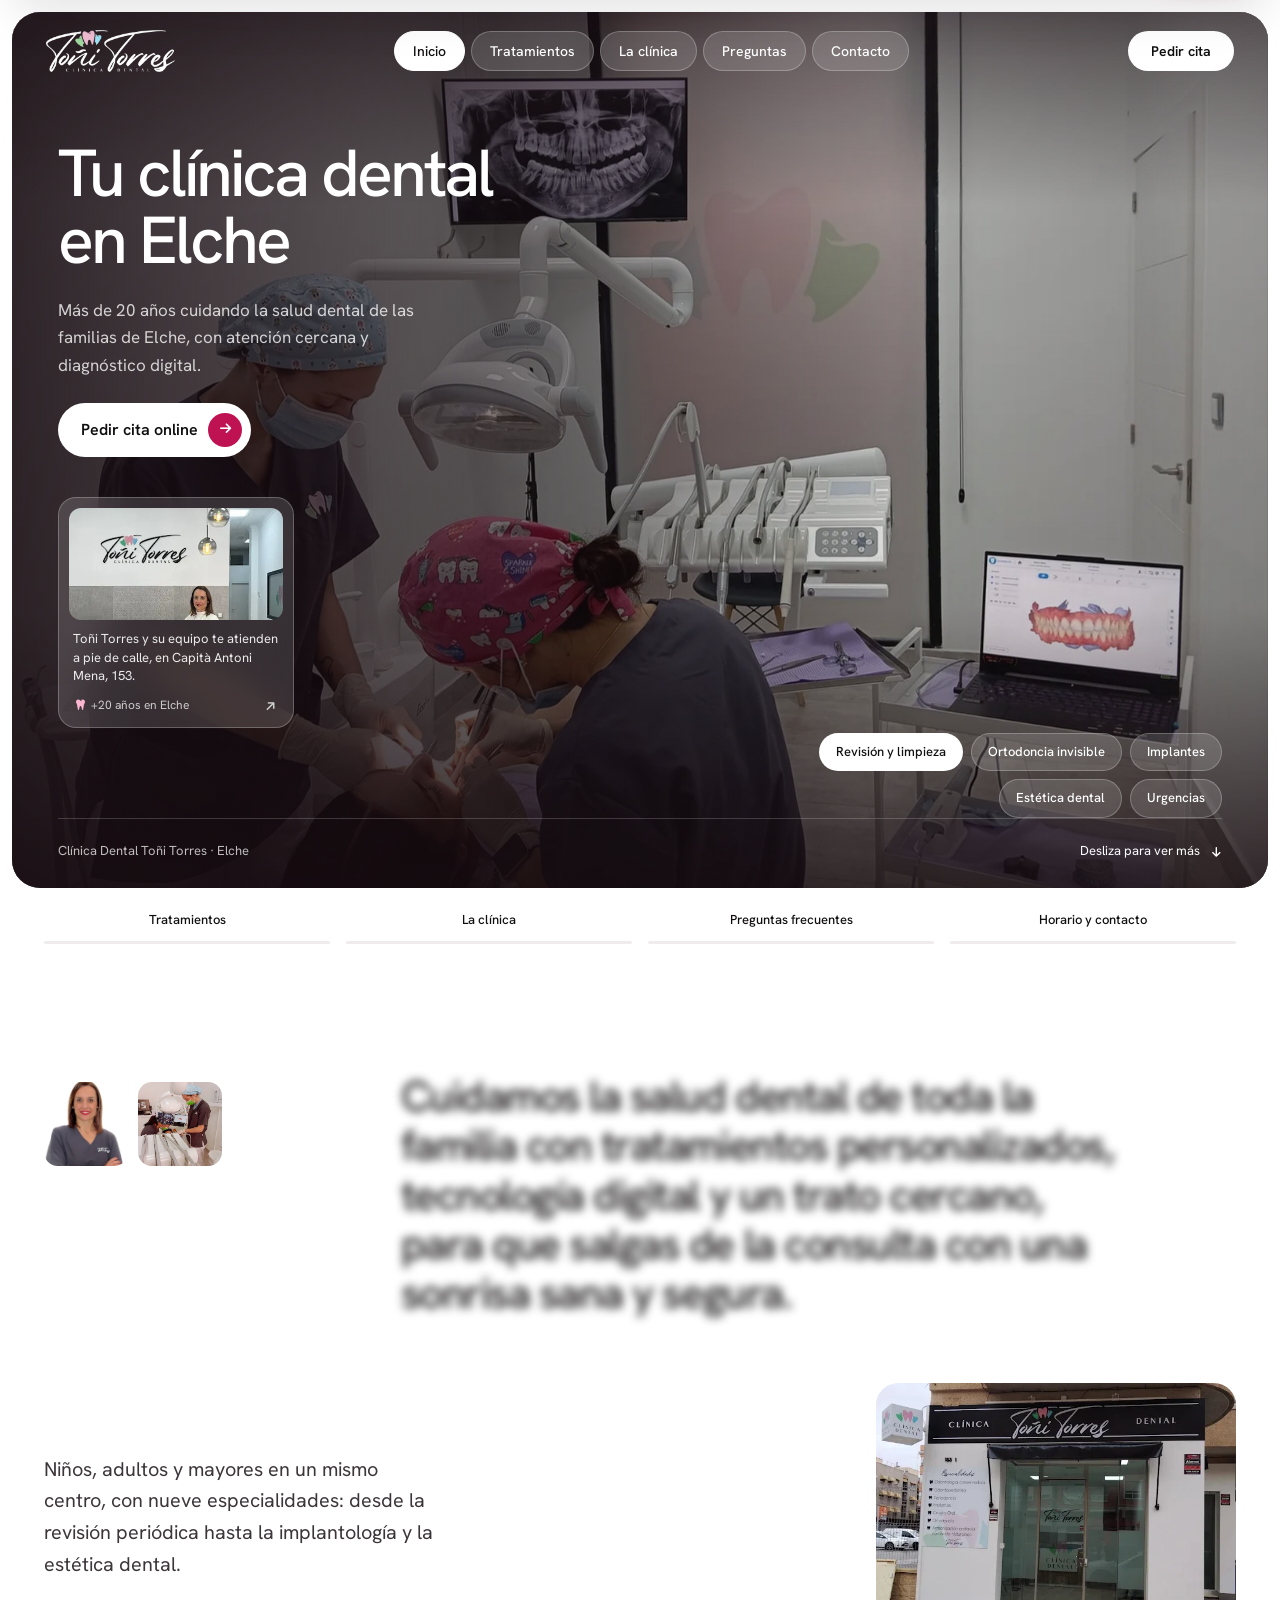
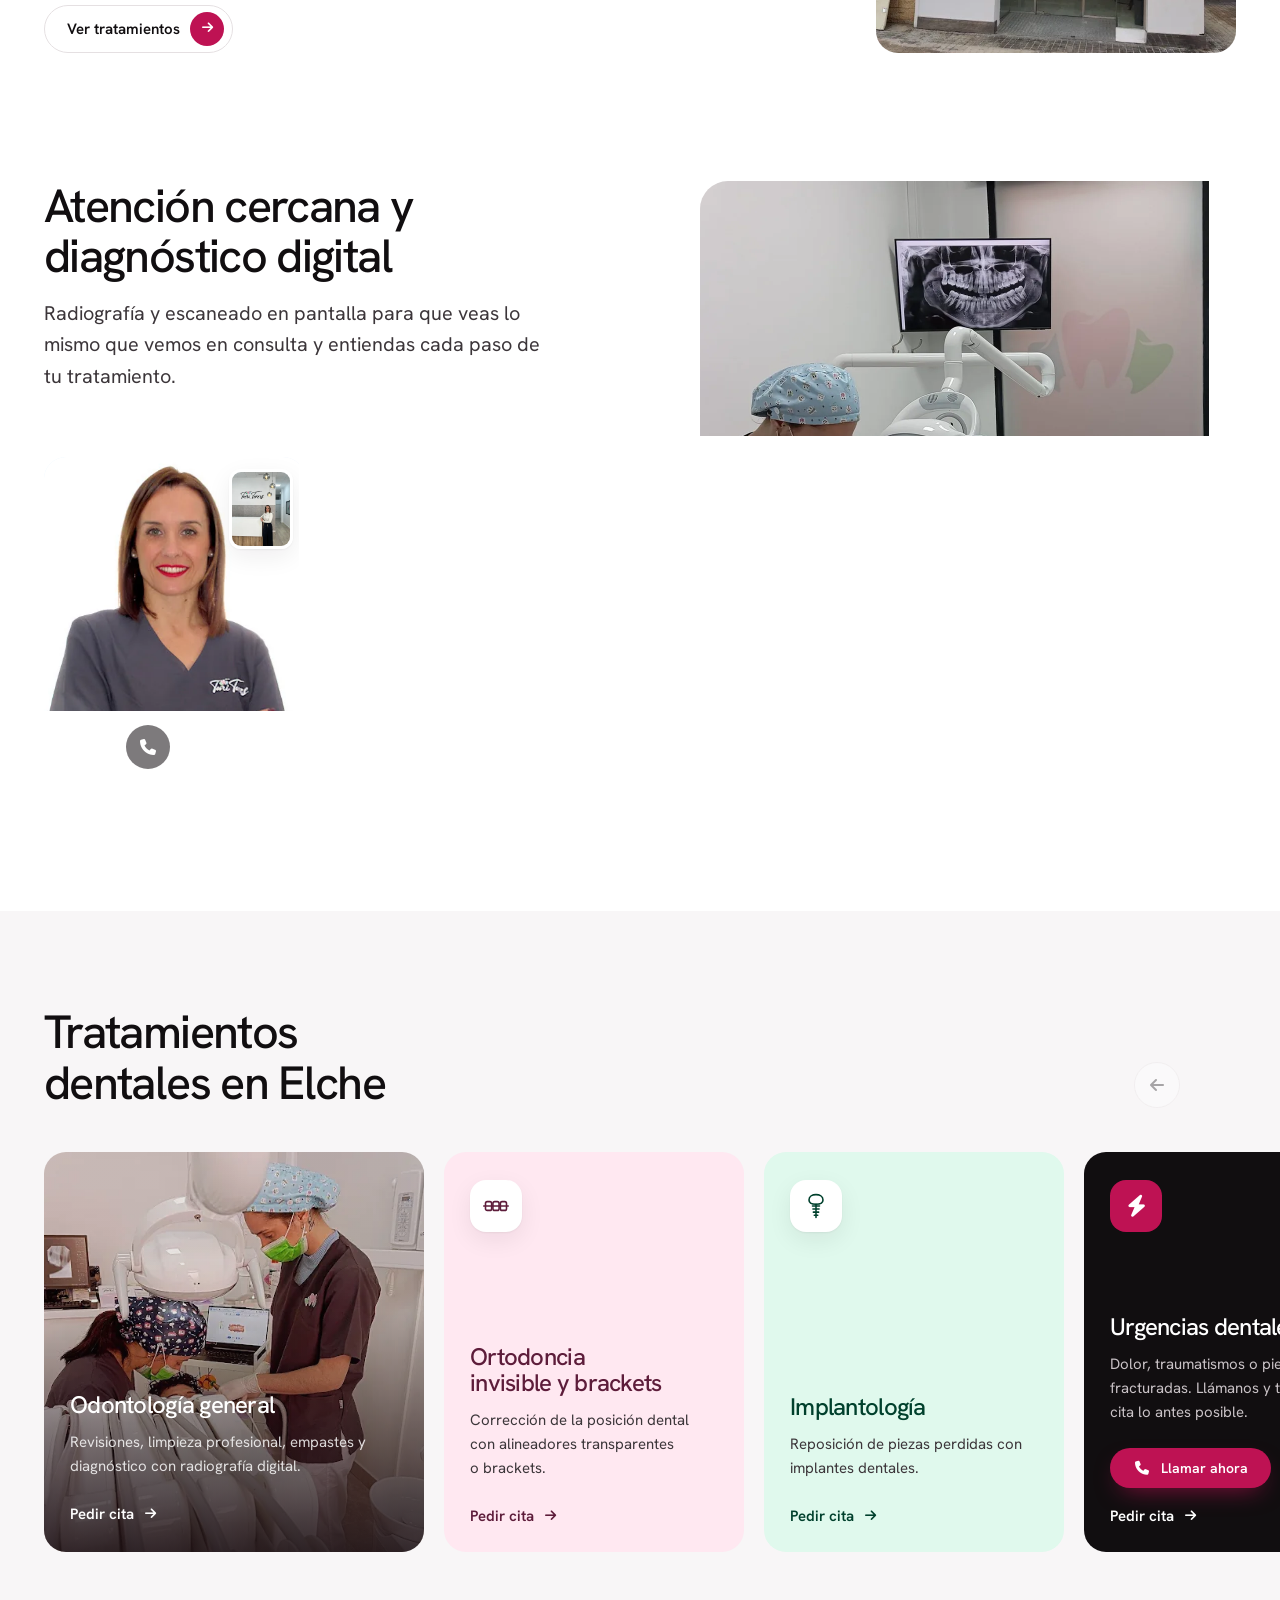
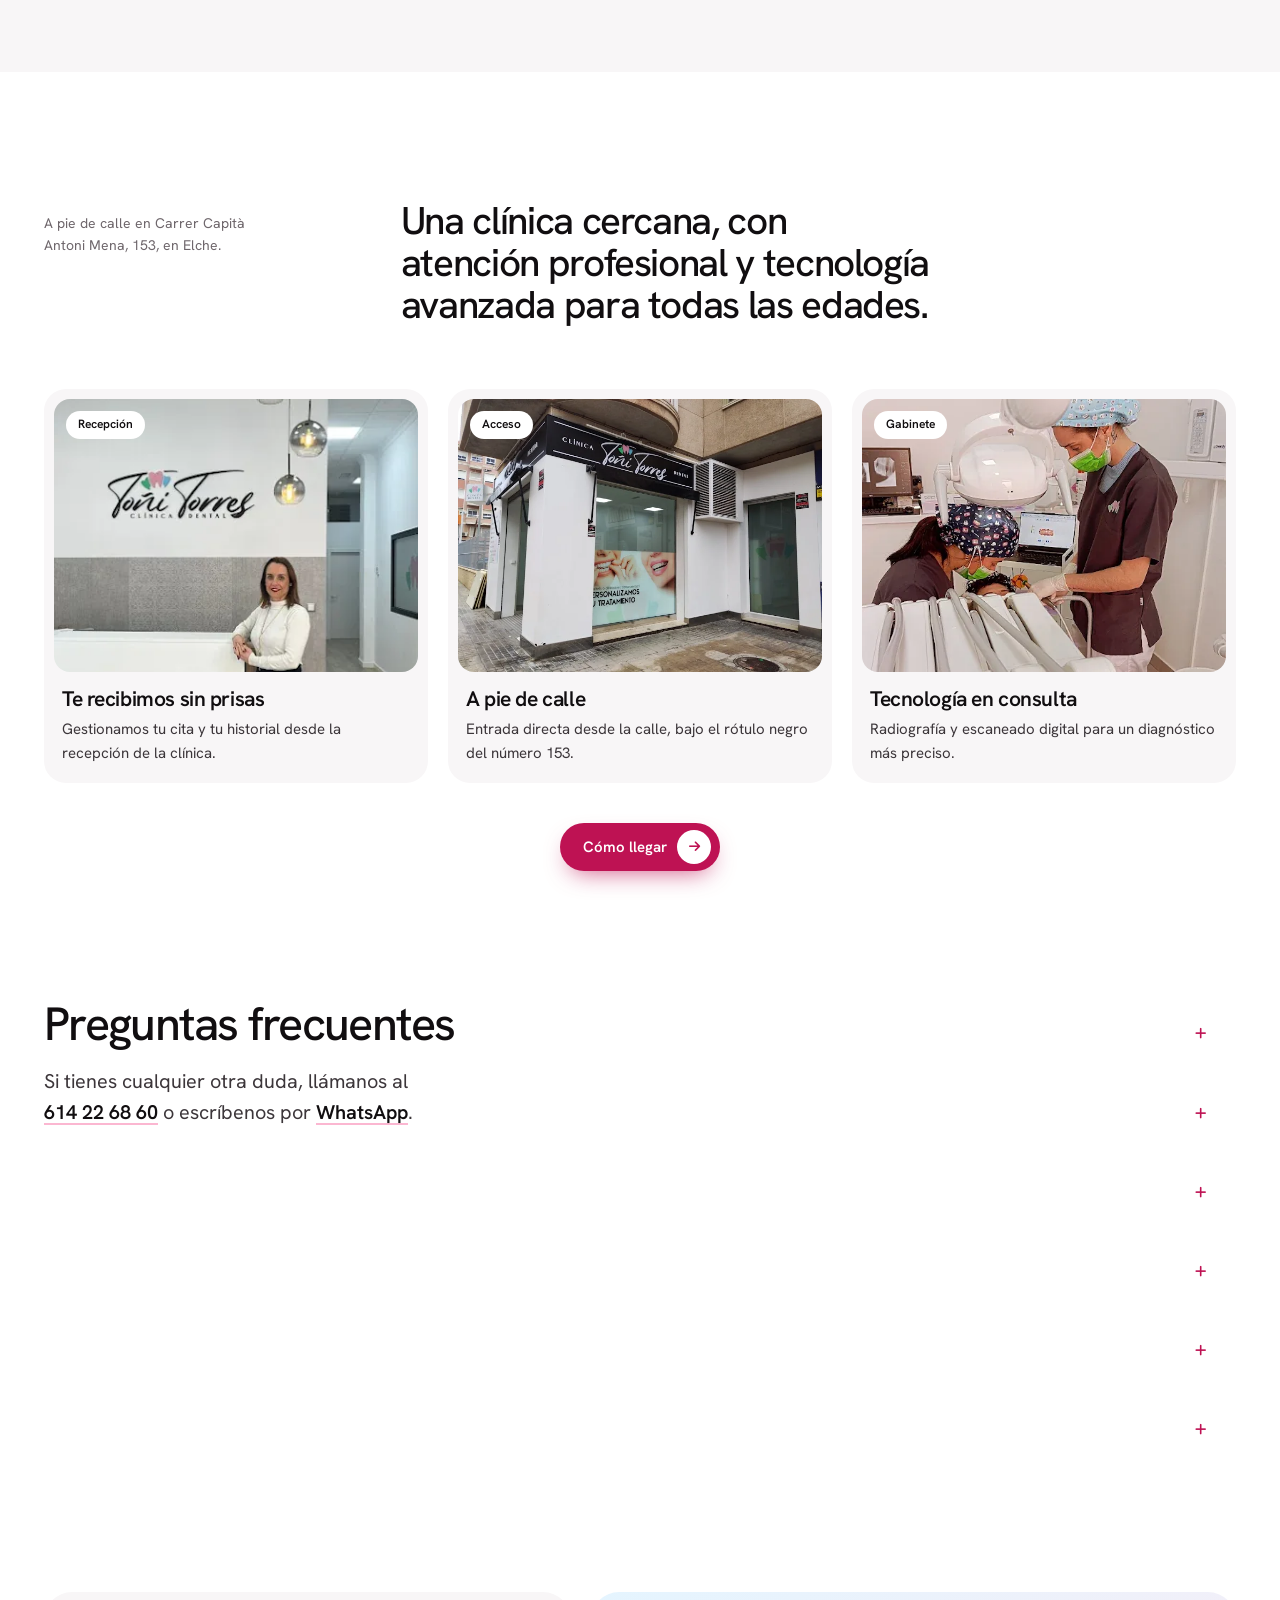
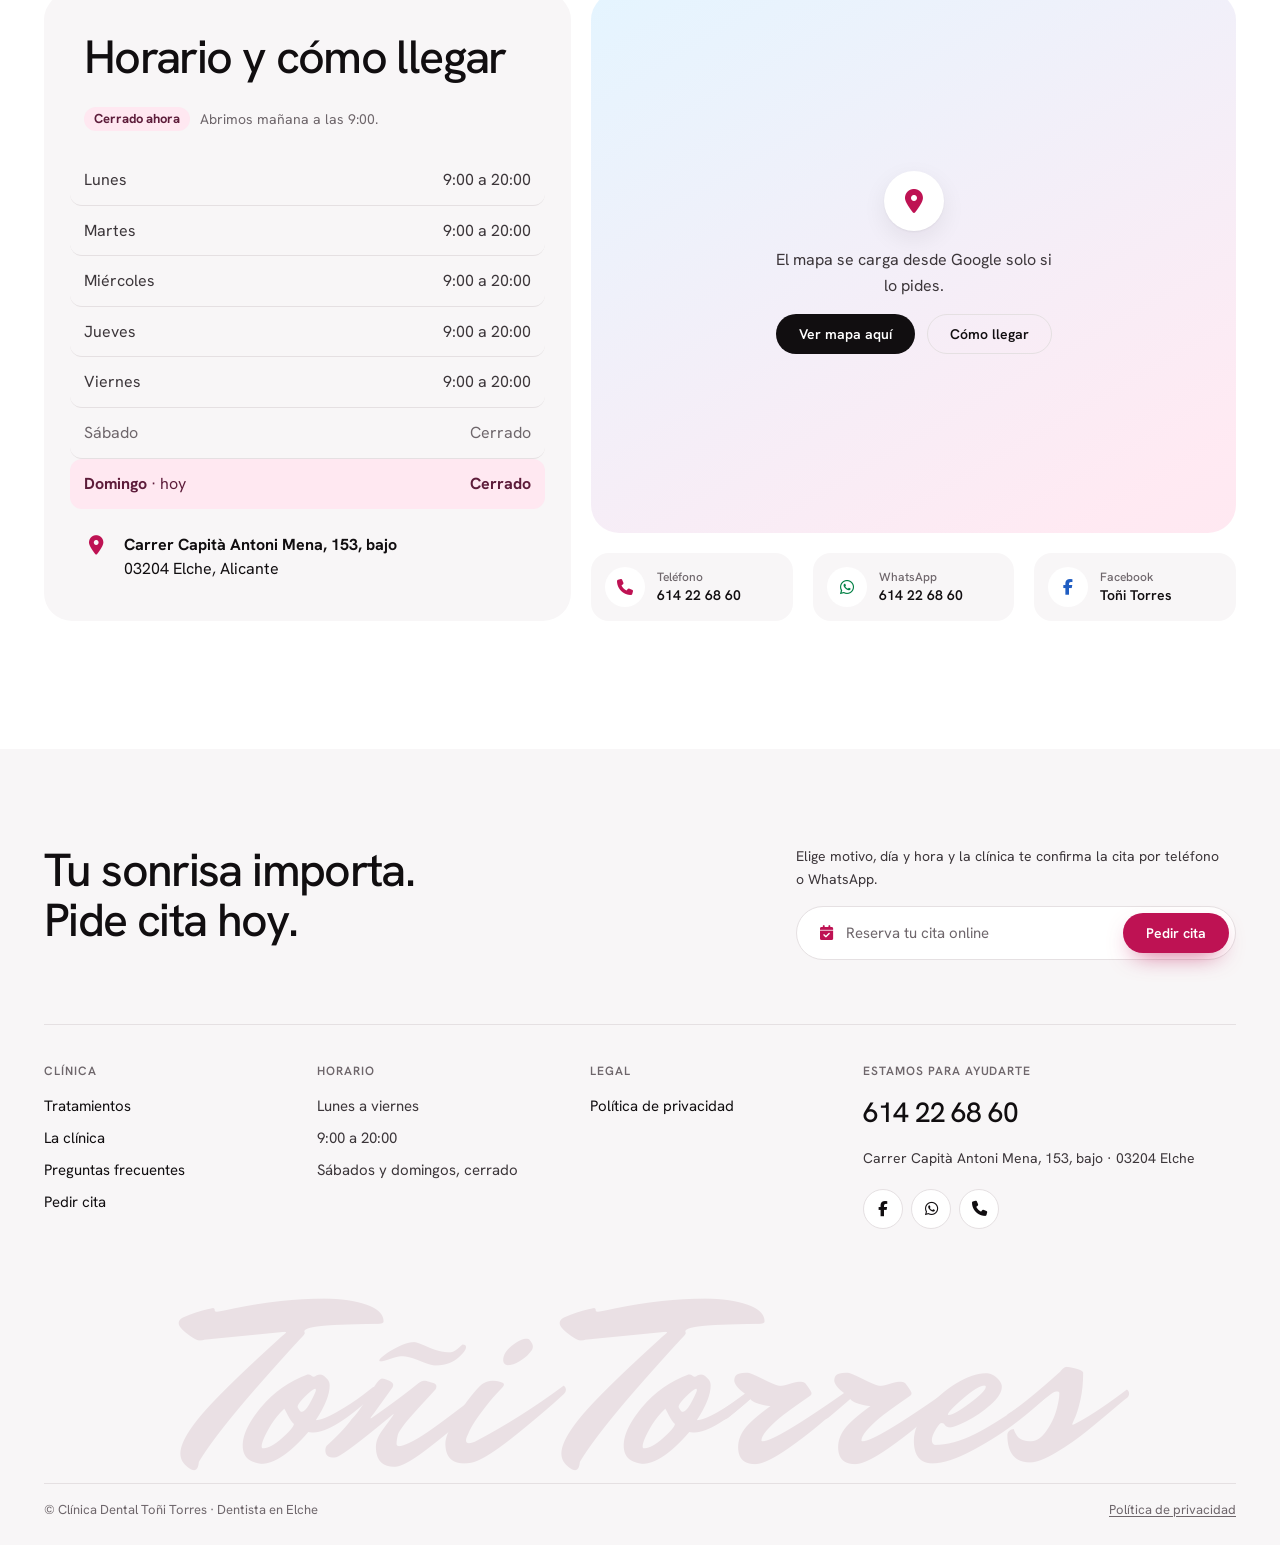
==== commit d003df3b: "Nuevo diseño editorial con los colores de la clínica - Hero en tarjeta con foto, navegación en píldo" ====
--- a/index.html
+++ b/index.html
@@ -31,10 +31,9 @@
 
 <link rel="icon" href="assets/img/favicon.png" type="image/png">
 <link rel="apple-touch-icon" href="assets/img/favicon.png">
-<link rel="preload" href="assets/fonts/fraunces-soft-latin.woff2" as="font" type="font/woff2" crossorigin>
 <link rel="preload" href="assets/fonts/hanken-latin.woff2" as="font" type="font/woff2" crossorigin>
 <link rel="preload" href="assets/fonts/mrdafoe-latin.woff2" as="font" type="font/woff2" crossorigin>
-<link rel="preload" href="assets/img/toni-recorte.webp" as="image" type="image/webp" fetchpriority="high">
+<link rel="preload" href="assets/img/equipo-consulta.webp" as="image" type="image/webp" fetchpriority="high">
 <link rel="stylesheet" href="assets/css/style.css">
 <script>if ('IntersectionObserver' in window) document.documentElement.classList.add('js');</script>
 <script type="application/ld+json">
@@ -130,193 +129,275 @@
 
 <a class="skip-link" href="#contenido">Saltar al contenido</a>
 
-<div class="topbar">
-  <div class="container topbar__inner">
-    <p class="open-now open-now--dark" data-open-now hidden></p>
-    <span class="topbar__item"><i class="fa-solid fa-location-dot" aria-hidden="true"></i>Carrer Capità Antoni Mena, 153 · Elche</span>
-    <a class="topbar__item" href="https://wa.me/34614226860" rel="noopener"><i class="fa-brands fa-whatsapp" aria-hidden="true"></i>WhatsApp 614 22 68 60</a>
+<!-- Cabecera dentro del hero (se ve al cargar) -->
+<header class="hero-nav" aria-label="Cabecera">
+  <a class="hero-nav__brand" href="./" aria-label="Clínica Dental Toñi Torres, inicio"><img src="assets/img/logo-blanco.png" alt="Clínica Dental Toñi Torres" width="141" height="46"></a>
+  <nav class="pills" aria-label="Principal">
+    <a href="./" aria-current="page">Inicio</a>
+    <a href="#tratamientos">Tratamientos</a>
+    <a href="#clinica">La clínica</a>
+    <a href="#preguntas">Preguntas</a>
+    <a href="#horario">Contacto</a>
+  </nav>
+  <div class="hero-nav__actions">
+    <a class="btn btn--white btn--sm" href="pedir-cita.html">Pedir cita</a>
+    <button class="menu-btn menu-btn--glass" type="button" data-menu-open aria-controls="menu" aria-expanded="false" aria-label="Abrir menú"><span class="burger" aria-hidden="true"></span></button>
+  </div>
+</header>
+
+<!-- Cabecera compacta que aparece al bajar -->
+<div class="mini-header" id="mini-header">
+  <a class="mini-header__brand" href="./" aria-label="Clínica Dental Toñi Torres, inicio"><img src="assets/img/logo.png" alt="Clínica Dental Toñi Torres" width="122" height="40"></a>
+  <nav class="mini-header__nav" aria-label="Secundaria">
+    <a href="#tratamientos">Tratamientos</a>
+    <a href="#clinica">La clínica</a>
+    <a href="#preguntas">Preguntas</a>
+    <a href="#horario">Contacto</a>
+  </nav>
+  <a class="mini-header__phone" href="tel:+34614226860"><i class="fa-solid fa-phone" aria-hidden="true"></i>614 22 68 60</a>
+  <a class="btn btn--accent btn--sm" href="pedir-cita.html">Pedir cita</a>
+  <button class="menu-btn" type="button" data-menu-open aria-controls="menu" aria-expanded="false" aria-label="Abrir menú"><span class="burger" aria-hidden="true"></span></button>
+</div>
+
+<!-- Menú a pantalla completa (móvil) -->
+<div class="menu" id="menu" hidden>
+  <div class="menu__top">
+    <img src="assets/img/logo.png" alt="" width="122" height="40">
+    <button class="menu-btn" type="button" data-menu-close aria-label="Cerrar menú"><i class="fa-solid fa-plus menu__x" aria-hidden="true"></i></button>
+  </div>
+  <nav class="menu__links" aria-label="Menú">
+    <a href="#tratamientos">Tratamientos</a>
+    <a href="#clinica">La clínica</a>
+    <a href="#preguntas">Preguntas frecuentes</a>
+    <a href="#horario">Horario y contacto</a>
+  </nav>
+  <div class="menu__foot">
+    <a class="btn btn--accent btn--lg" href="pedir-cita.html">Pedir cita online <span class="btn__dot"><i class="fa-solid fa-arrow-right" aria-hidden="true"></i></span></a>
+    <a class="btn btn--line btn--lg" href="tel:+34614226860"><i class="fa-solid fa-phone" aria-hidden="true"></i>614 22 68 60</a>
   </div>
 </div>
 
-<header class="site-header">
-  <div class="container site-header__bar">
-    <a class="brand" href="./" aria-label="Clínica Dental Toñi Torres, inicio"><img src="assets/img/logo.png" alt="Clínica Dental Toñi Torres" width="141" height="46"></a>
-    <nav class="nav" id="nav" aria-label="Principal">
-      <a href="#tratamientos">Tratamientos</a>
-      <a href="#clinica">La clínica</a>
-      <a href="#preguntas">Preguntas frecuentes</a>
-      <a href="#horario">Horario y contacto</a>
+<main id="contenido">
+
+  <!-- HERO -->
+  <section class="hero" aria-labelledby="t-hero">
+    <div class="hero__frame">
+      <img class="hero__bg" src="assets/img/equipo-consulta.webp" alt="La doctora y su auxiliar atendiendo a un paciente en el gabinete de la Clínica Dental Toñi Torres" width="1600" height="1204" fetchpriority="high">
+      <div class="hero__shade" aria-hidden="true"></div>
+
+      <div class="hero__content">
+        <h1 id="t-hero"><span class="reveal-line">Tu clínica dental</span><span class="reveal-line hero__indent">en Elche</span></h1>
+        <p class="hero__lead">Más de 20 años cuidando la salud dental de las familias de Elche, con atención cercana y diagnóstico digital.</p>
+        <a class="btn btn--white btn--lg" href="pedir-cita.html">Pedir cita online <span class="btn__dot"><i class="fa-solid fa-arrow-right" aria-hidden="true"></i></span></a>
+
+        <a class="glass-card" href="#clinica">
+          <img src="assets/img/recepcion-toni.webp" alt="" width="382" height="510">
+          <span class="glass-card__text">Toñi Torres y su equipo te atienden a pie de calle, en Capità Antoni Mena, 153.</span>
+          <span class="glass-card__foot"><span><i class="fa-solid fa-tooth" aria-hidden="true"></i> +20 años en Elche</span><i class="fa-solid fa-arrow-right glass-card__go" aria-hidden="true"></i></span>
+        </a>
+      </div>
+
+      <ul class="hero__chips" aria-label="Tratamientos más solicitados">
+        <li><a class="chip-link is-on" href="pedir-cita.html?motivo=Revisi%C3%B3n%20o%20limpieza">Revisión y limpieza</a></li>
+        <li><a class="chip-link" href="pedir-cita.html?motivo=Ortodoncia">Ortodoncia invisible</a></li>
+        <li><a class="chip-link" href="pedir-cita.html?motivo=Implantes">Implantes</a></li>
+        <li><a class="chip-link" href="pedir-cita.html?motivo=Est%C3%A9tica%20dental">Estética dental</a></li>
+        <li><a class="chip-link" href="pedir-cita.html?motivo=Urgencia">Urgencias</a></li>
+      </ul>
+
+      <div class="hero__bar">
+        <span>Clínica Dental Toñi Torres · Elche</span>
+        <a href="#sobre">Desliza para ver más <i class="fa-solid fa-arrow-right hero__down" aria-hidden="true"></i></a>
+      </div>
+    </div>
+
+    <nav class="progress-nav" aria-label="Secciones">
+      <a href="#tratamientos" data-progress="tratamientos"><span>Tratamientos</span><i></i></a>
+      <a href="#clinica" data-progress="clinica"><span>La clínica</span><i></i></a>
+      <a href="#preguntas" data-progress="preguntas"><span>Preguntas frecuentes</span><i></i></a>
+      <a href="#horario" data-progress="horario"><span>Horario y contacto</span><i></i></a>
     </nav>
-    <div class="header-actions">
-      <a class="header-phone" href="tel:+34614226860"><i class="fa-solid fa-phone" aria-hidden="true"></i>614 22 68 60</a>
-      <a class="btn btn--accent" href="pedir-cita.html">Pedir cita</a>
-      <button class="btn btn--ghost menu-toggle" type="button" aria-expanded="false" aria-controls="nav"><span class="burger" aria-hidden="true"></span>Menú</button>
-    </div>
-  </div>
-</header>
-
-<main id="contenido">
-
-  <section class="hero" aria-labelledby="t-hero">
-    <div class="container hero__grid">
-      <div class="hero__copy">
-        <h1 class="eyebrow" id="t-hero"><svg class="trio" viewBox="0 0 60 36" aria-hidden="true"><use href="#tooth" x="0" y="6" width="26" height="26" class="f-mint"/><use href="#tooth" x="34" y="6" width="26" height="26" class="f-sky"/><use href="#tooth" x="15" y="0" width="30" height="30" class="f-pink"/></svg>Clínica dental en Elche</h1>
-        <p class="hero__title"><span class="h1-main">Presume</span> <span class="h1-script">de sonrisa</span></p>
-        <p class="lead">Más de 20 años cuidando la salud dental de las familias de Elche, con atención personalizada y tecnología digital.</p>
-        <div class="hero__actions">
-          <a class="btn btn--accent btn--lg" href="pedir-cita.html">Pedir cita online <i class="fa-solid fa-arrow-right" aria-hidden="true"></i></a>
-          <a class="btn btn--outline btn--lg" href="tel:+34614226860"><i class="fa-solid fa-phone" aria-hidden="true"></i>614 22 68 60</a>
-        </div>
-      </div>
-
-      <div class="hero__art">
-        <svg class="float float--mint" aria-hidden="true"><use href="#tooth"/></svg>
-        <svg class="float float--sky" aria-hidden="true"><use href="#tooth"/></svg>
-        <svg class="float float--pink" aria-hidden="true"><use href="#tooth"/></svg>
-        <div class="portrait">
-          <div class="portrait__disc"></div>
-          <img src="assets/img/toni-recorte.webp" alt="Toñi Torres, responsable de la Clínica Dental Toñi Torres en Elche" width="382" height="510" fetchpriority="high">
-        </div>
-        <div class="sticker sticker--family"><span class="sticker__teeth" aria-hidden="true"><svg><use href="#tooth"/></svg><svg><use href="#tooth"/></svg><svg><use href="#tooth"/></svg></span>Odontología para toda la familia</div>
-        <div class="signature" aria-hidden="true">
-          <span>Toñi Torres</span>
-          <svg viewBox="0 0 80 60" fill="none"><path d="M6 8c22 2 46 12 58 38"/><path d="M52 40l12 6 3-13"/></svg>
-        </div>
-      </div>
-    </div>
-  </section>
-
-  <section class="section" id="tratamientos" aria-labelledby="t-tratamientos">
+  </section>
+
+  <!-- SOBRE NOSOTRAS -->
+  <section class="section about" id="sobre" aria-labelledby="t-sobre">
     <div class="container">
-      <div class="section__head section__head--split" data-reveal>
-        <h2 id="t-tratamientos">Tratamientos dentales <span class="script">en Elche</span></h2>
-        <p>Desde la revisión periódica hasta la implantología. Elige un tratamiento para pedir cita directamente.</p>
-      </div>
-
-      <ul class="cards">
-        <li class="card card--urgent" data-reveal>
-          <span class="card__ico card__ico--fa"><i class="fa-solid fa-bolt" aria-hidden="true"></i></span>
-          <h3>Urgencias dentales</h3>
-          <p>Dolor, traumatismos o piezas fracturadas. Llámanos y te daremos cita lo antes posible.</p>
-          <div class="card__foot">
-            <a class="btn btn--accent" href="tel:+34614226860"><i class="fa-solid fa-phone" aria-hidden="true"></i>Llamar ahora</a>
-            <a class="card__link" href="pedir-cita.html?motivo=Urgencia">Pedir cita de urgencia <i class="fa-solid fa-arrow-right" aria-hidden="true"></i></a>
+      <h2 class="visually-hidden" id="t-sobre">Sobre la clínica</h2>
+      <div class="about__grid">
+        <div class="about__faces" data-reveal>
+          <img src="assets/img/toni.webp" alt="Toñi Torres con el uniforme de la clínica" width="382" height="510" loading="lazy" decoding="async">
+          <img src="assets/img/trabajando.webp" alt="El equipo de la clínica durante una revisión" width="510" height="510" loading="lazy" decoding="async">
+        </div>
+        <p class="statement" data-words>Cuidamos la salud dental de toda la familia con tratamientos personalizados, tecnología digital y un trato cercano, para que salgas de la consulta con una sonrisa sana y segura.</p>
+      </div>
+
+      <div class="about__row">
+        <div class="about__text" data-reveal>
+          <p>Niños, adultos y mayores en un mismo centro, con nueve especialidades: desde la revisión periódica hasta la implantología y la estética dental.</p>
+          <a class="btn btn--line" href="#tratamientos">Ver tratamientos <span class="btn__dot"><i class="fa-solid fa-arrow-right" aria-hidden="true"></i></span></a>
+        </div>
+        <figure class="about__photo" data-reveal>
+          <img src="assets/img/fachada.webp" alt="Fachada de la Clínica Dental Toñi Torres en el número 153 de Carrer Capità Antoni Mena, Elche" width="585" height="510" loading="lazy" decoding="async">
+        </figure>
+      </div>
+    </div>
+  </section>
+
+  <!-- DIAGNÓSTICO / EQUIPO -->
+  <section class="section feature" id="equipo" aria-labelledby="t-equipo">
+    <div class="container feature__grid">
+      <div class="feature__left">
+        <div class="feature__head" data-reveal>
+          <h2 id="t-equipo">Atención cercana y diagnóstico digital</h2>
+          <p>Radiografía y escaneado en pantalla para que veas lo mismo que vemos en consulta y entiendas cada paso de tu tratamiento.</p>
+        </div>
+
+        <div class="person" data-reveal>
+          <div class="person__photo">
+            <img src="assets/img/toni.webp" alt="Toñi Torres" width="382" height="510" loading="lazy" decoding="async">
+            <img class="person__thumb" src="assets/img/recepcion-toni.webp" alt="" width="382" height="510" loading="lazy" decoding="async">
+            <div class="person__calls">
+              <a href="tel:+34614226860" aria-label="Llamar a la clínica"><i class="fa-solid fa-phone" aria-hidden="true"></i></a>
+              <a class="is-wa" href="https://wa.me/34614226860" rel="noopener" aria-label="Escribir por WhatsApp"><i class="fa-brands fa-whatsapp" aria-hidden="true"></i></a>
+            </div>
           </div>
+          <div class="person__info">
+            <h3>Toñi Torres</h3>
+            <p class="person__role">Clínica Dental Toñi Torres</p>
+            <p>Toñi Torres y su equipo te acompañan desde la primera visita hasta el final de tu tratamiento.</p>
+            <a class="btn btn--accent" href="pedir-cita.html">Pedir cita <span class="btn__dot btn__dot--light"><i class="fa-solid fa-arrow-right" aria-hidden="true"></i></span></a>
+          </div>
+        </div>
+      </div>
+
+      <div class="feature__media" data-reveal>
+        <img src="assets/img/equipo-consulta.webp" alt="Gabinete de la clínica con la radiografía panorámica en el monitor" width="1600" height="1204" loading="lazy" decoding="async">
+        <div class="stat-card">
+          <div class="stat-card__row">
+            <div><small>Horario</small><b>9:00<span>a 20:00</span></b></div>
+            <div><small>Atendemos</small><b>L–V<span>laborables</span></b></div>
+          </div>
+          <div class="stat-card__today">
+            <small id="today-label">Jornada de hoy</small><small id="today-pct"></small>
+          </div>
+          <div class="segments" id="today-bar" aria-hidden="true"></div>
+        </div>
+      </div>
+    </div>
+  </section>
+
+  <!-- TRATAMIENTOS (carrusel) -->
+  <section class="section treatments" id="tratamientos" aria-labelledby="t-tratamientos">
+    <div class="container">
+      <div class="treatments__head" data-reveal>
+        <h2 id="t-tratamientos">Tratamientos dentales en Elche</h2>
+        <div class="rail-nav">
+          <button type="button" class="round-btn" data-rail="-1" aria-label="Tratamientos anteriores"><i class="fa-solid fa-arrow-right round-btn__prev" aria-hidden="true"></i></button>
+          <button type="button" class="round-btn round-btn--on" data-rail="1" aria-label="Más tratamientos"><i class="fa-solid fa-arrow-right" aria-hidden="true"></i></button>
+        </div>
+      </div>
+    </div>
+
+    <ul class="rail" id="rail">
+      <li class="tcard tcard--photo">
+        <img src="assets/img/trabajando.webp" alt="Revisión dental con el escaneado de la boca en el portátil" width="510" height="510" loading="lazy" decoding="async">
+        <div class="tcard__over">
+          <h3>Odontología general</h3>
+          <p>Revisiones, limpieza profesional, empastes y diagnóstico con radiografía digital.</p>
+          <a class="tcard__link" href="pedir-cita.html?motivo=Revisi%C3%B3n%20o%20limpieza">Pedir cita <i class="fa-solid fa-arrow-right" aria-hidden="true"></i></a>
+        </div>
+      </li>
+      <li class="tcard tcard--pink">
+        <svg class="tcard__ico" aria-hidden="true"><use href="#i-orto"/></svg>
+        <h3>Ortodoncia invisible y brackets</h3>
+        <p>Corrección de la posición dental con alineadores transparentes o brackets.</p>
+        <a class="tcard__link" href="pedir-cita.html?motivo=Ortodoncia">Pedir cita <i class="fa-solid fa-arrow-right" aria-hidden="true"></i></a>
+      </li>
+      <li class="tcard tcard--mint">
+        <svg class="tcard__ico" aria-hidden="true"><use href="#i-impl"/></svg>
+        <h3>Implantología</h3>
+        <p>Reposición de piezas perdidas con implantes dentales.</p>
+        <a class="tcard__link" href="pedir-cita.html?motivo=Implantes">Pedir cita <i class="fa-solid fa-arrow-right" aria-hidden="true"></i></a>
+      </li>
+      <li class="tcard tcard--dark">
+        <span class="tcard__ico tcard__ico--fa"><i class="fa-solid fa-bolt" aria-hidden="true"></i></span>
+        <h3>Urgencias dentales</h3>
+        <p>Dolor, traumatismos o piezas fracturadas. Llámanos y te daremos cita lo antes posible.</p>
+        <div class="tcard__actions">
+          <a class="btn btn--accent btn--sm" href="tel:+34614226860"><i class="fa-solid fa-phone" aria-hidden="true"></i>Llamar ahora</a>
+          <a class="tcard__link" href="pedir-cita.html?motivo=Urgencia">Pedir cita <i class="fa-solid fa-arrow-right" aria-hidden="true"></i></a>
+        </div>
+      </li>
+      <li class="tcard tcard--sky">
+        <svg class="tcard__ico" aria-hidden="true"><use href="#i-est"/></svg>
+        <h3>Estética dental</h3>
+        <p>Blanqueamiento, carillas y coronas para mejorar el color y la forma de los dientes.</p>
+        <a class="tcard__link" href="pedir-cita.html?motivo=Est%C3%A9tica%20dental">Pedir cita <i class="fa-solid fa-arrow-right" aria-hidden="true"></i></a>
+      </li>
+      <li class="tcard tcard--white">
+        <svg class="tcard__ico" aria-hidden="true"><use href="#i-kids"/></svg>
+        <h3>Odontopediatría</h3>
+        <p>Atención dental para niños y adolescentes: revisiones, prevención y tratamiento de caries.</p>
+        <a class="tcard__link" href="pedir-cita.html?motivo=Ni%C3%B1os">Pedir cita <i class="fa-solid fa-arrow-right" aria-hidden="true"></i></a>
+      </li>
+      <li class="tcard tcard--pink">
+        <svg class="tcard__ico" aria-hidden="true"><use href="#i-perio"/></svg>
+        <h3>Periodoncia</h3>
+        <p>Diagnóstico y tratamiento de las encías: gingivitis, periodontitis y mantenimiento.</p>
+        <a class="tcard__link" href="pedir-cita.html?motivo=Enc%C3%ADas">Pedir cita <i class="fa-solid fa-arrow-right" aria-hidden="true"></i></a>
+      </li>
+      <li class="tcard tcard--mint">
+        <svg class="tcard__ico" aria-hidden="true"><use href="#i-cir"/></svg>
+        <h3>Cirugía oral</h3>
+        <p>Extracciones y pequeñas intervenciones de cirugía bucal.</p>
+        <a class="tcard__link" href="pedir-cita.html?motivo=Cirug%C3%ADa%20oral">Pedir cita <i class="fa-solid fa-arrow-right" aria-hidden="true"></i></a>
+      </li>
+      <li class="tcard tcard--sky">
+        <svg class="tcard__ico" aria-hidden="true"><use href="#i-arm"/></svg>
+        <h3>Armonización orofacial</h3>
+        <p>Tratamientos faciales con ácido hialurónico.</p>
+        <a class="tcard__link" href="pedir-cita.html?motivo=Armonizaci%C3%B3n%20orofacial">Pedir cita <i class="fa-solid fa-arrow-right" aria-hidden="true"></i></a>
+      </li>
+    </ul>
+  </section>
+
+  <!-- LA CLÍNICA -->
+  <section class="section clinic" id="clinica" aria-labelledby="t-clinica">
+    <div class="container">
+      <div class="split-head" data-reveal>
+        <p class="split-head__aside">A pie de calle en Carrer Capità Antoni Mena, 153, en Elche.</p>
+        <h2 id="t-clinica">Una clínica cercana, con atención profesional y tecnología avanzada para todas las edades.</h2>
+      </div>
+      <ul class="photo-cards">
+        <li data-reveal>
+          <figure>
+            <div class="photo-cards__img"><img src="assets/img/recepcion-toni.webp" alt="Toñi Torres en la recepción de la clínica dental, junto al logotipo" width="382" height="510" loading="lazy" decoding="async"><span class="tag-pill">Recepción</span></div>
+            <figcaption><h3>Te recibimos sin prisas</h3><p>Gestionamos tu cita y tu historial desde la recepción de la clínica.</p></figcaption>
+          </figure>
         </li>
-        <li class="card card--pink" data-reveal>
-          <svg class="card__ico" aria-hidden="true"><use href="#i-general"/></svg>
-          <h3>Odontología general</h3>
-          <p>Revisiones periódicas, limpieza profesional, empastes y diagnóstico con radiografía digital.</p>
-          <a class="card__link" href="pedir-cita.html?motivo=Revisi%C3%B3n%20o%20limpieza">Pedir cita <i class="fa-solid fa-arrow-right" aria-hidden="true"></i></a>
+        <li data-reveal>
+          <figure>
+            <div class="photo-cards__img"><img src="assets/img/fachada-2.webp" alt="Exterior de la clínica dental en Elche, con el rótulo negro y el escaparate" width="680" height="510" loading="lazy" decoding="async"><span class="tag-pill">Acceso</span></div>
+            <figcaption><h3>A pie de calle</h3><p>Entrada directa desde la calle, bajo el rótulo negro del número 153.</p></figcaption>
+          </figure>
         </li>
-        <li class="card card--mint" data-reveal>
-          <svg class="card__ico" aria-hidden="true"><use href="#i-kids"/></svg>
-          <h3>Odontopediatría</h3>
-          <p>Atención dental para niños y adolescentes: revisiones, prevención y tratamiento de caries.</p>
-          <a class="card__link" href="pedir-cita.html?motivo=Ni%C3%B1os">Pedir cita <i class="fa-solid fa-arrow-right" aria-hidden="true"></i></a>
-        </li>
-        <li class="card card--sky" data-reveal>
-          <svg class="card__ico" aria-hidden="true"><use href="#i-orto"/></svg>
-          <h3>Ortodoncia invisible y brackets</h3>
-          <p>Corrección de la posición dental con alineadores transparentes o brackets.</p>
-          <a class="card__link" href="pedir-cita.html?motivo=Ortodoncia">Pedir cita <i class="fa-solid fa-arrow-right" aria-hidden="true"></i></a>
-        </li>
-        <li class="card card--pink" data-reveal>
-          <svg class="card__ico" aria-hidden="true"><use href="#i-perio"/></svg>
-          <h3>Periodoncia</h3>
-          <p>Diagnóstico y tratamiento de las encías: gingivitis, periodontitis y mantenimiento.</p>
-          <a class="card__link" href="pedir-cita.html?motivo=Enc%C3%ADas">Pedir cita <i class="fa-solid fa-arrow-right" aria-hidden="true"></i></a>
-        </li>
-        <li class="card card--mint" data-reveal>
-          <svg class="card__ico" aria-hidden="true"><use href="#i-cir"/></svg>
-          <h3>Cirugía oral</h3>
-          <p>Extracciones y pequeñas intervenciones de cirugía bucal.</p>
-          <a class="card__link" href="pedir-cita.html?motivo=Cirug%C3%ADa%20oral">Pedir cita <i class="fa-solid fa-arrow-right" aria-hidden="true"></i></a>
-        </li>
-        <li class="card card--sky" data-reveal>
-          <svg class="card__ico" aria-hidden="true"><use href="#i-impl"/></svg>
-          <h3>Implantología</h3>
-          <p>Reposición de piezas perdidas con implantes dentales.</p>
-          <a class="card__link" href="pedir-cita.html?motivo=Implantes">Pedir cita <i class="fa-solid fa-arrow-right" aria-hidden="true"></i></a>
-        </li>
-        <li class="card card--pink" data-reveal>
-          <svg class="card__ico" aria-hidden="true"><use href="#i-est"/></svg>
-          <h3>Estética dental</h3>
-          <p>Blanqueamiento, carillas y coronas para mejorar el color y la forma de los dientes.</p>
-          <a class="card__link" href="pedir-cita.html?motivo=Est%C3%A9tica%20dental">Pedir cita <i class="fa-solid fa-arrow-right" aria-hidden="true"></i></a>
-        </li>
-        <li class="card card--mint" data-reveal>
-          <svg class="card__ico" aria-hidden="true"><use href="#i-arm"/></svg>
-          <h3>Armonización orofacial</h3>
-          <p>Tratamientos faciales con ácido hialurónico.</p>
-          <a class="card__link" href="pedir-cita.html?motivo=Armonizaci%C3%B3n%20orofacial">Pedir cita <i class="fa-solid fa-arrow-right" aria-hidden="true"></i></a>
-        </li>
-        <li class="card card--cta" data-reveal>
-          <div class="card__cta-text">
-            <h3>¿No sabes qué tratamiento <span class="script">necesitas?</span></h3>
-            <p>Pide una revisión y te explicaremos tu diagnóstico y las opciones de tratamiento.</p>
-            <a class="btn btn--light" href="pedir-cita.html?motivo=Revisi%C3%B3n%20o%20limpieza">Pedir una revisión <i class="fa-solid fa-arrow-right" aria-hidden="true"></i></a>
-          </div>
-          <img src="assets/img/trabajando.webp" alt="Revisión dental en la clínica con el escaneado de la boca en el portátil" width="510" height="510" loading="lazy" decoding="async">
+        <li data-reveal>
+          <figure>
+            <div class="photo-cards__img"><img src="assets/img/trabajando.webp" alt="Revisión en el sillón con el portátil mostrando el escaneado dental" width="510" height="510" loading="lazy" decoding="async"><span class="tag-pill">Gabinete</span></div>
+            <figcaption><h3>Tecnología en consulta</h3><p>Radiografía y escaneado digital para un diagnóstico más preciso.</p></figcaption>
+          </figure>
         </li>
       </ul>
-    </div>
-  </section>
-
-  <section class="section section--clinic" id="clinica" aria-labelledby="t-clinica">
-    <div class="container visit">
-      <div class="visit__text" data-reveal>
-        <h2 id="t-clinica">Una clínica cercana <span class="script">en Elche</span></h2>
-        <p>A pie de calle en Carrer Capità Antoni Mena, 153. Atención profesional y tecnología avanzada para pacientes de todas las edades.</p>
-        <ol class="steps">
-          <li><span class="steps__n">1</span><div><h3>Acceso a pie de calle</h3><p>En el número 153 de Carrer Capità Antoni Mena, bajo el rótulo negro de la clínica.</p></div></li>
-          <li><span class="steps__n">2</span><div><h3>Atención personalizada</h3><p>Toñi Torres y su equipo te atienden y te acompañan durante todo el tratamiento.</p></div></li>
-          <li><span class="steps__n">3</span><div><h3>Diagnóstico digital</h3><p>Radiografía y escaneado en pantalla, para que veas lo mismo que vemos en consulta.</p></div></li>
-        </ol>
-        <a class="btn btn--dark" href="#horario">Ver horario y cómo llegar <i class="fa-solid fa-arrow-right" aria-hidden="true"></i></a>
-      </div>
-
-      <div class="gallery">
-        <figure class="snap snap--a" data-reveal>
-          <img src="assets/img/recepcion-toni.webp" alt="Toñi Torres en la recepción de la clínica dental, junto al logotipo" width="382" height="510" loading="lazy" decoding="async">
-          <figcaption>Recepción</figcaption>
-        </figure>
-        <figure class="snap snap--b" data-reveal>
-          <img src="assets/img/equipo-consulta.webp" alt="La doctora y su auxiliar atendiendo a un paciente en el gabinete, con la radiografía panorámica en el monitor" width="1600" height="1204" loading="lazy" decoding="async">
-          <figcaption>Gabinete</figcaption>
-        </figure>
-        <figure class="snap snap--c" data-reveal>
-          <img src="assets/img/fachada.webp" alt="Fachada de la Clínica Dental Toñi Torres en el número 153 de Carrer Capità Antoni Mena, Elche" width="585" height="510" loading="lazy" decoding="async">
-          <figcaption>Fachada</figcaption>
-        </figure>
-        <figure class="snap snap--d" data-reveal>
-          <img src="assets/img/fachada-2.webp" alt="Exterior de la clínica dental en Elche, con el escaparate de ortodoncia" width="680" height="510" loading="lazy" decoding="async">
-          <figcaption>Exterior</figcaption>
-        </figure>
-      </div>
-    </div>
-  </section>
-
-  <section class="section" id="cita" aria-labelledby="t-cita">
-    <div class="container">
-      <div class="cta-band" data-reveal>
-        <div class="cta-band__text">
-          <h2 id="t-cita">Pide tu cita <span class="script">online</span></h2>
-          <p>Elige el motivo, el día y la hora que mejor te vengan. La clínica te confirma la cita por teléfono o WhatsApp.</p>
-        </div>
-        <div class="cta-band__actions">
-          <a class="btn btn--accent btn--lg" href="pedir-cita.html"><i class="fa-solid fa-calendar-check" aria-hidden="true"></i>Pedir cita online</a>
-          <a class="btn btn--light btn--lg" href="https://wa.me/34614226860" rel="noopener"><i class="fa-brands fa-whatsapp" aria-hidden="true"></i>Escribir por WhatsApp</a>
-        </div>
-      </div>
-    </div>
-  </section>
-
-  <section class="section" id="preguntas" aria-labelledby="t-preguntas">
+      <div class="center" data-reveal><a class="btn btn--accent" href="#horario">Cómo llegar <span class="btn__dot btn__dot--light"><i class="fa-solid fa-arrow-right" aria-hidden="true"></i></span></a></div>
+    </div>
+  </section>
+
+  <!-- PREGUNTAS -->
+  <section class="section faq-sec" id="preguntas" aria-labelledby="t-preguntas">
     <div class="container faq">
       <div class="faq__head" data-reveal>
-        <h2 id="t-preguntas">Preguntas <span class="script">frecuentes</span></h2>
-        <p>Si tienes cualquier otra duda, llámanos al <a class="link" href="tel:+34614226860">614 22 68 60</a>.</p>
+        <h2 id="t-preguntas">Preguntas frecuentes</h2>
+        <p>Si tienes cualquier otra duda, llámanos al <a class="link" href="tel:+34614226860">614 22 68 60</a> o escríbenos por <a class="link" href="https://wa.me/34614226860" rel="noopener">WhatsApp</a>.</p>
       </div>
       <div class="faq__list" data-reveal>
         <details>
@@ -347,11 +428,12 @@
     </div>
   </section>
 
-  <section class="section" id="horario" aria-labelledby="t-horario">
+  <!-- HORARIO Y CONTACTO -->
+  <section class="section contact-sec" id="horario" aria-labelledby="t-horario">
     <div class="container contact">
       <div class="hours" data-reveal>
-        <h2 id="t-horario">Horario y <span class="script">cómo llegar</span></h2>
-        <p class="open-now open-now--dark" data-open-now hidden></p>
+        <h2 id="t-horario">Horario y cómo llegar</h2>
+        <p class="open-now" data-open-now hidden></p>
         <ul class="timetable" id="timetable">
           <li data-dow="1"><span>Lunes</span><span>9:00 a 20:00</span></li>
           <li data-dow="2"><span>Martes</span><span>9:00 a 20:00</span></li>
@@ -361,27 +443,27 @@
           <li data-dow="6"><span>Sábado</span><span>Cerrado</span></li>
           <li data-dow="0"><span>Domingo</span><span>Cerrado</span></li>
         </ul>
-      </div>
-      <div class="contact__col" data-reveal>
         <address class="address">
           <i class="fa-solid fa-location-dot" aria-hidden="true"></i>
           <span><b>Carrer Capità Antoni Mena, 153, bajo</b><br>03204 Elche, Alicante</span>
         </address>
-        <div class="contact-lines">
-          <a href="tel:+34614226860"><span class="ico-badge"><i class="fa-solid fa-phone" aria-hidden="true"></i></span><span><small>Teléfono</small>614 22 68 60</span></a>
-          <a href="https://wa.me/34614226860" rel="noopener"><span class="ico-badge ico-badge--wa"><i class="fa-brands fa-whatsapp" aria-hidden="true"></i></span><span><small>WhatsApp</small>614 22 68 60</span></a>
-          <a href="https://www.facebook.com/people/clinica-dental-to%c3%b1i-torres/61556763503545/" rel="noopener"><span class="ico-badge ico-badge--fb"><i class="fa-brands fa-facebook-f" aria-hidden="true"></i></span><span><small>Facebook</small>Clínica Dental Toñi Torres</span></a>
-        </div>
+      </div>
+      <div class="contact__col" data-reveal>
         <div class="map" id="map">
           <div class="map__ph">
             <span class="map__pin" aria-hidden="true"><i class="fa-solid fa-location-dot"></i></span>
             <p>El mapa se carga desde Google solo si lo pides.</p>
             <div class="map__actions">
-              <button class="btn btn--dark" type="button" id="load-map">Ver mapa aquí</button>
-              <a class="btn btn--outline" href="https://www.google.com/maps/dir/?api=1&amp;destination=38.2570897,-0.708478" rel="noopener">Cómo llegar</a>
+              <button class="btn btn--dark btn--sm" type="button" id="load-map">Ver mapa aquí</button>
+              <a class="btn btn--line btn--sm" href="https://www.google.com/maps/dir/?api=1&amp;destination=38.2570897,-0.708478" rel="noopener">Cómo llegar</a>
             </div>
           </div>
         </div>
+        <div class="contact-lines">
+          <a href="tel:+34614226860"><span class="ico-badge"><i class="fa-solid fa-phone" aria-hidden="true"></i></span><span><small>Teléfono</small>614 22 68 60</span></a>
+          <a href="https://wa.me/34614226860" rel="noopener"><span class="ico-badge ico-badge--wa"><i class="fa-brands fa-whatsapp" aria-hidden="true"></i></span><span><small>WhatsApp</small>614 22 68 60</span></a>
+          <a href="https://www.facebook.com/people/clinica-dental-to%c3%b1i-torres/61556763503545/" rel="noopener"><span class="ico-badge ico-badge--fb"><i class="fa-brands fa-facebook-f" aria-hidden="true"></i></span><span><small>Facebook</small>Toñi Torres</span></a>
+        </div>
       </div>
     </div>
   </section>
@@ -390,22 +472,16 @@
 
 <footer class="site-footer">
   <div class="container">
-    <div class="footer__cta">
-      <p class="footer__script">Presume de sonrisa</p>
-      <a class="btn btn--accent btn--lg" href="pedir-cita.html">Pedir cita <i class="fa-solid fa-arrow-right" aria-hidden="true"></i></a>
+    <div class="footer__top">
+      <h2>Tu sonrisa importa.<br>Pide cita hoy.</h2>
+      <div class="footer__cta">
+        <p>Elige motivo, día y hora y la clínica te confirma la cita por teléfono o WhatsApp.</p>
+        <a class="pill-field" href="pedir-cita.html"><span><i class="fa-solid fa-calendar-check" aria-hidden="true"></i>Reserva tu cita online</span><span class="btn btn--accent btn--sm">Pedir cita</span></a>
+      </div>
     </div>
     <div class="footer__grid">
-      <div class="footer__brand">
-        <img src="assets/img/logo-blanco.png" alt="Clínica Dental Toñi Torres" width="197" height="64" loading="lazy" decoding="async">
-        <p>Clínica dental en Elche con más de 20 años de experiencia.</p>
-        <div class="social">
-          <a href="https://www.facebook.com/people/clinica-dental-to%c3%b1i-torres/61556763503545/" rel="noopener" aria-label="Facebook de la Clínica Dental Toñi Torres"><i class="fa-brands fa-facebook-f" aria-hidden="true"></i></a>
-          <a href="https://wa.me/34614226860" rel="noopener" aria-label="WhatsApp de la clínica"><i class="fa-brands fa-whatsapp" aria-hidden="true"></i></a>
-          <a href="tel:+34614226860" aria-label="Llamar a la clínica"><i class="fa-solid fa-phone" aria-hidden="true"></i></a>
-        </div>
-      </div>
       <nav aria-label="Clínica">
-        <h2>Clínica</h2>
+        <h3>Clínica</h3>
         <ul>
           <li><a href="#tratamientos">Tratamientos</a></li>
           <li><a href="#clinica">La clínica</a></li>
@@ -414,22 +490,31 @@
         </ul>
       </nav>
       <div>
-        <h2>Contacto</h2>
+        <h3>Horario</h3>
         <ul>
-          <li><a href="tel:+34614226860">614 22 68 60</a></li>
-          <li><a href="https://wa.me/34614226860" rel="noopener">WhatsApp</a></li>
-          <li><a href="https://www.facebook.com/people/clinica-dental-to%c3%b1i-torres/61556763503545/" rel="noopener">Facebook</a></li>
+          <li>Lunes a viernes</li>
+          <li>9:00 a 20:00</li>
+          <li>Sábados y domingos, cerrado</li>
         </ul>
       </div>
       <div>
-        <h2>Dirección</h2>
+        <h3>Legal</h3>
         <ul>
-          <li>Carrer Capità Antoni Mena, 153, bajo</li>
-          <li>03204 Elche, Alicante</li>
-          <li>Lunes a viernes, 9:00 a 20:00</li>
+          <li><a href="privacidad.html">Política de privacidad</a></li>
         </ul>
       </div>
-    </div>
+      <div class="footer__contact">
+        <h3>Estamos para ayudarte</h3>
+        <a class="footer__phone" href="tel:+34614226860">614 22 68 60</a>
+        <p>Carrer Capità Antoni Mena, 153, bajo · 03204 Elche</p>
+        <div class="social">
+          <a href="https://www.facebook.com/people/clinica-dental-to%c3%b1i-torres/61556763503545/" rel="noopener" aria-label="Facebook de la Clínica Dental Toñi Torres"><i class="fa-brands fa-facebook-f" aria-hidden="true"></i></a>
+          <a href="https://wa.me/34614226860" rel="noopener" aria-label="WhatsApp de la clínica"><i class="fa-brands fa-whatsapp" aria-hidden="true"></i></a>
+          <a href="tel:+34614226860" aria-label="Llamar a la clínica"><i class="fa-solid fa-phone" aria-hidden="true"></i></a>
+        </div>
+      </div>
+    </div>
+    <p class="footer__mark" aria-hidden="true">Toñi Torres</p>
     <div class="footer__base">
       <span>© Clínica Dental Toñi Torres · Dentista en Elche</span>
       <a href="privacidad.html">Política de privacidad</a>
@@ -438,7 +523,7 @@
 </footer>
 
 <div class="callbar" aria-label="Contacto rápido">
-  <a class="btn btn--outline" href="tel:+34614226860"><i class="fa-solid fa-phone" aria-hidden="true"></i>Llamar</a>
+  <a class="btn btn--line" href="tel:+34614226860"><i class="fa-solid fa-phone" aria-hidden="true"></i>Llamar</a>
   <a class="btn btn--accent" href="pedir-cita.html">Pedir cita</a>
 </div>
 
--- a/assets/css/style.css
+++ b/assets/css/style.css
@@ -1,461 +1,488 @@
 /* Clínica Dental Toñi Torres
- * Personalidad: el rótulo negro de la fachada, la firma manuscrita del logo, el diente rosa-menta-azul
- * y los gorros de quirófano llenos de dientecitos. Cercana, alegre y elegante; de barrio, pero cuidada.
+ * Estructura limpia y editorial (hero en tarjeta con foto, navegación en píldoras, carrusel de tratamientos)
+ * con los colores de la clínica: negro del rótulo, rosa intenso del logo y los pasteles rosa, menta y azul del diente.
  */
 @import url("./tokens.css");
 @import url("./base.css");
 @import url("./icons.css");
 
-@font-face { font-family: "Fraunces"; font-style: normal; font-weight: 300 800; font-display: swap; src: url("../fonts/fraunces-soft-latin.woff2") format("woff2"); }
-@font-face { font-family: "Fraunces"; font-style: italic; font-weight: 300 800; font-display: swap; src: url("../fonts/fraunces-italic-latin.woff2") format("woff2"); }
 @font-face { font-family: "Hanken Grotesk"; font-style: normal; font-weight: 400 700; font-display: swap; src: url("../fonts/hanken-latin.woff2") format("woff2"); }
 @font-face { font-family: "Mr Dafoe"; font-style: normal; font-weight: 400; font-display: swap; src: url("../fonts/mrdafoe-latin.woff2") format("woff2"); }
 
-:root {
-  --color-field-edge: color-mix(in oklch, var(--color-ink) 26%, var(--color-paper));
-  --header-h: 80px;
-  --teeth-pattern: url("data:image/svg+xml,%3Csvg xmlns='http://www.w3.org/2000/svg' width='120' height='120' viewBox='0 0 120 120'%3E%3Cg fill='none' stroke='%23e9a9c2' stroke-width='2.2' stroke-linejoin='round' opacity='.55'%3E%3Cpath d='M30 22c-3-3-10-3.5-11.5 3-1 5.4 1.6 8.7 2.8 14.6.9 4.2 2 6.4 3.5 6.4 2.5 0 1.9-7.5 5.2-7.5s2.7 7.5 5.2 7.5c1.5 0 2.6-2.2 3.5-6.4 1.2-5.9 3.8-9.2 2.8-14.6C40 18.5 33 19 30 22z'/%3E%3C/g%3E%3Cg fill='none' stroke='%238fd4b4' stroke-width='2.2' stroke-linejoin='round' opacity='.55' transform='rotate(14 90 85)'%3E%3Cpath d='M90 72c-3-3-10-3.5-11.5 3-1 5.4 1.6 8.7 2.8 14.6.9 4.2 2 6.4 3.5 6.4 2.5 0 1.9-7.5 5.2-7.5s2.7 7.5 5.2 7.5c1.5 0 2.6-2.2 3.5-6.4 1.2-5.9 3.8-9.2 2.8-14.6C100 68.5 93 69 90 72z'/%3E%3C/g%3E%3Ccircle cx='92' cy='26' r='2.5' fill='%2398c6ea' opacity='.6'/%3E%3Ccircle cx='26' cy='94' r='2.5' fill='%23e9a9c2' opacity='.6'/%3E%3C/svg%3E");
-}
-body { font-weight: 400; color: var(--color-ink-2); font-size: 1.0625rem; background: var(--color-paper); }
-h1, h2, h3 { color: var(--color-ink); font-variation-settings: "SOFT" 100; }
-.script { font-family: var(--font-script); font-weight: 400; letter-spacing: 0; font-variation-settings: normal; color: var(--color-accent); line-height: 0.8; }
-h1 .script, h2 .script { display: inline-block; font-size: 1.32em; transform: rotate(-3deg) translateY(0.06em); padding-inline: 0.05em 0.15em; }
-.f-pink { fill: var(--color-pink); } .f-mint { fill: var(--color-mint); } .f-sky { fill: var(--color-sky); }
-
-/* ---------- controls ---------- */
-.btn { display: inline-flex; align-items: center; justify-content: center; gap: var(--space-xs); min-height: 48px; padding: var(--space-sm) var(--space-lg); border: 1.5px solid transparent; border-radius: var(--radius-pill); background: var(--color-paper-2); color: var(--color-ink); font-weight: 700; font-size: var(--text-md); line-height: 1.2; text-decoration: none; white-space: nowrap; cursor: pointer; transition: background-color var(--dur-short) var(--ease-out), border-color var(--dur-short) var(--ease-out), color var(--dur-short) var(--ease-out), transform var(--dur-short) var(--ease-spring), box-shadow var(--dur-short) var(--ease-out); }
-.btn .fa-arrow-right { transition: transform var(--dur-short) var(--ease-out); }
+:root { --color-field-edge: color-mix(in oklch, var(--color-ink) 22%, var(--color-paper)); --header-h: 76px; }
+body { background: var(--color-paper); color: var(--color-ink-2); font-size: 1rem; line-height: 1.6; }
+h1, h2, h3 { font-family: var(--font-body); font-weight: 500; letter-spacing: -0.035em; color: var(--color-ink); line-height: 1.08; }
+h2 { font-size: var(--text-section); max-width: 22ch; }
+h3 { font-size: var(--text-title); letter-spacing: -0.02em; font-weight: 600; }
+.center { display: flex; justify-content: center; margin-top: var(--space-xl); }
+.link { font-weight: 600; color: var(--color-ink); text-decoration-color: var(--color-pink); text-decoration-thickness: 2px; text-underline-offset: 0.2em; }
+.link:hover { color: var(--color-accent); text-decoration-color: var(--color-accent); }
+.hint { font-size: var(--text-sm); color: var(--color-muted); }
+.skip-link { position: absolute; left: var(--space-md); top: -100px; z-index: var(--z-tooltip); padding: var(--space-sm) var(--space-md); border-radius: var(--radius-sm); background: var(--color-sign); color: #fff; font-weight: 700; text-decoration: none; }
+.skip-link:focus { top: var(--space-md); }
+
+/* ---------- botones ---------- */
+.btn { display: inline-flex; align-items: center; justify-content: center; gap: 10px; min-height: 48px; padding: 6px 8px 6px 22px; border: 1px solid transparent; border-radius: var(--radius-pill); background: var(--color-paper-2); color: var(--color-ink); font: 600 0.9375rem/1.2 var(--font-body); text-decoration: none; white-space: nowrap; cursor: pointer; transition: background-color var(--dur-short) var(--ease-out), color var(--dur-short) var(--ease-out), border-color var(--dur-short) var(--ease-out), transform var(--dur-short) var(--ease-spring), box-shadow var(--dur-short) var(--ease-out); }
+.btn:not(:has(.btn__dot)) { padding-inline: 22px; }
 .btn:hover { transform: translateY(-2px); }
-.btn:hover .fa-arrow-right { transform: translateX(3px); }
 .btn:active { transform: translateY(0); }
 .btn:focus-visible { outline: 2px solid var(--color-focus); outline-offset: 3px; }
-.btn--accent { background: var(--color-accent); color: var(--color-accent-ink); box-shadow: 0 8px 20px -8px oklch(52% 0.2 8 / 0.7); }
-.btn--accent:hover { background: var(--color-accent-hover); box-shadow: 0 12px 26px -8px oklch(52% 0.2 8 / 0.75); }
-.btn--dark, .btn--primary { background: var(--color-sign); color: var(--color-paper); }
+.btn__dot { display: grid; place-items: center; width: 34px; height: 34px; border-radius: 50%; background: var(--color-accent); color: #fff; font-size: 0.8rem; transition: transform var(--dur-short) var(--ease-out); }
+.btn:hover .btn__dot { transform: rotate(-45deg); }
+.btn__dot--light { background: #fff; color: var(--color-accent); }
+.btn--sm { min-height: 40px; font-size: 0.875rem; padding-inline: 18px; }
+.btn--lg { min-height: 54px; font-size: 1rem; }
+.btn--lg:not(:has(.btn__dot)) { padding-inline: 28px; }
+.btn--accent { background: var(--color-accent); color: #fff; box-shadow: 0 10px 24px -10px oklch(52% 0.2 8 / 0.75); }
+.btn--accent:hover { background: var(--color-accent-hover); }
+.btn--white { background: #fff; color: var(--color-ink); }
+.btn--white:hover { background: var(--color-pink-soft); }
+.btn--dark, .btn--primary { background: var(--color-sign); color: #fff; }
 .btn--dark:hover, .btn--primary:hover { background: var(--color-sign-2); }
-.btn--outline { background: transparent; border-color: var(--color-ink); color: var(--color-ink); }
-.btn--outline:hover { background: var(--color-ink); color: var(--color-paper); }
-.btn--ghost { background: transparent; border-color: var(--color-rule); }
-.btn--lg { min-height: 58px; padding-inline: var(--space-xl); font-size: 1.0625rem; }
-.btn[aria-disabled="true"], .btn:disabled { background: var(--color-paper-3); border-color: transparent; color: var(--color-muted); cursor: not-allowed; transform: none; box-shadow: none; }
-.tag { display: inline-flex; align-items: center; gap: 6px; padding: 3px var(--space-sm); border-radius: var(--radius-pill); font-size: var(--text-sm); font-weight: 700; background: var(--color-paper-3); color: var(--color-ink); line-height: 1.3; }
+.btn--line { background: transparent; border-color: var(--color-rule); color: var(--color-ink); }
+.btn--line:hover { border-color: var(--color-ink); }
+.btn--light { background: #fff; color: var(--color-accent); }
+.btn[aria-disabled="true"], .btn:disabled { background: var(--color-paper-3); color: var(--color-muted); cursor: not-allowed; transform: none; box-shadow: none; }
+.round-btn { display: grid; place-items: center; width: 46px; height: 46px; border: 1px solid var(--color-rule); border-radius: 50%; background: #fff; color: var(--color-ink); cursor: pointer; transition: background-color var(--dur-micro) var(--ease-out), color var(--dur-micro) var(--ease-out), border-color var(--dur-micro) var(--ease-out); }
+.round-btn--on { background: var(--color-accent); border-color: var(--color-accent); color: #fff; }
+.round-btn:hover { border-color: var(--color-ink); }
+.round-btn--on:hover { background: var(--color-accent-hover); border-color: var(--color-accent-hover); }
+.round-btn:disabled { opacity: 0.35; cursor: default; }
+.round-btn__prev { transform: scaleX(-1); }
+.round-btn:focus-visible { outline: 2px solid var(--color-focus); outline-offset: 2px; }
+
+/* estado abierto/cerrado */
+.tag { display: inline-flex; align-items: center; gap: 6px; padding: 3px 10px; border-radius: var(--radius-pill); font-size: var(--text-xs); font-weight: 700; line-height: 1.4; }
 .tag--in { background: var(--color-mint); color: var(--color-mint-ink); }
-.tag--in::before { content: ""; width: 8px; height: 8px; border-radius: 50%; background: oklch(55% 0.14 160); box-shadow: 0 0 0 0 oklch(55% 0.14 160 / 0.6); animation: pulse 2s infinite; }
+.tag--in::before { content: ""; width: 7px; height: 7px; border-radius: 50%; background: oklch(55% 0.14 160); animation: pulse 2s infinite; }
 .tag--out { background: var(--color-pink-soft); color: var(--color-pink-ink); }
-@keyframes pulse { 70% { box-shadow: 0 0 0 8px oklch(55% 0.14 160 / 0); } 100% { box-shadow: 0 0 0 0 oklch(55% 0.14 160 / 0); } }
-.link { font-weight: 700; color: var(--color-ink); text-decoration-line: underline; text-decoration-color: var(--color-pink); text-decoration-thickness: 2px; transition: color var(--dur-micro) var(--ease-out), text-decoration-color var(--dur-micro) var(--ease-out); }
-.link:hover { color: var(--color-accent); text-decoration-color: var(--color-accent); }
-.hint { font-size: var(--text-sm); color: var(--color-muted); }
-
-/* ---------- top bar (el rótulo) ---------- */
-.topbar { background: var(--color-sign); color: oklch(90% 0.01 350); font-size: var(--text-sm); }
-.topbar__inner { display: flex; align-items: center; gap: var(--space-xl); min-height: 40px; }
-.topbar__item { display: inline-flex; align-items: center; gap: var(--space-xs); color: inherit; text-decoration: none; }
-.topbar__item i { color: var(--color-pink); }
-a.topbar__item:hover { color: var(--color-pink); }
-.topbar .open-now { margin-right: auto; }
-.open-now { display: flex; flex-wrap: wrap; align-items: center; gap: var(--space-sm); font-size: var(--text-sm); color: var(--color-muted); }
-.open-now--dark { color: oklch(82% 0.01 350); }
-
-/* ---------- header ---------- */
-.site-header { position: sticky; top: 0; z-index: var(--z-sticky-nav); background: color-mix(in oklch, var(--color-paper) 88%, transparent); backdrop-filter: saturate(1.4) blur(14px); -webkit-backdrop-filter: saturate(1.4) blur(14px); border-bottom: var(--rule-hair) solid transparent; transition: border-color var(--dur-short) var(--ease-out), box-shadow var(--dur-short) var(--ease-out); }
-.site-header.is-scrolled { border-bottom-color: var(--color-rule); box-shadow: 0 10px 30px -20px oklch(20% 0.02 340 / 0.35); }
-.site-header__bar { display: flex; align-items: center; gap: var(--space-lg); min-height: var(--header-h); }
-.brand { display: block; flex: none; }
-.brand img { height: 50px; width: auto; }
-.nav { display: flex; gap: var(--space-2xs); margin-inline: auto; padding: 5px; border-radius: var(--radius-pill); background: var(--color-paper-2); }
-.nav a { font-size: 0.96rem; font-weight: 600; color: var(--color-ink); text-decoration: none; padding: 9px 18px; border-radius: var(--radius-pill); transition: background-color var(--dur-micro) var(--ease-out), color var(--dur-micro) var(--ease-out); }
-.nav a:hover { background: var(--color-paper); color: var(--color-accent); box-shadow: var(--shadow-soft); }
-.header-actions { display: flex; align-items: center; gap: var(--space-md); }
-.header-phone { display: inline-flex; align-items: center; gap: var(--space-xs); font-weight: 700; color: var(--color-ink); text-decoration: none; font-variant-numeric: tabular-nums; }
-.header-phone i { color: var(--color-accent); }
-.header-phone:hover { color: var(--color-accent); }
-.menu-toggle { display: none; min-height: 46px; padding-inline: var(--space-md); }
-.burger { position: relative; width: 16px; height: 2px; background: currentColor; border-radius: 2px; }
-.burger::before, .burger::after { content: ""; position: absolute; left: 0; width: 16px; height: 2px; background: currentColor; border-radius: 2px; transition: transform var(--dur-short) var(--ease-out); }
+@keyframes pulse { 0% { box-shadow: 0 0 0 0 oklch(55% 0.14 160 / 0.6); } 70%, 100% { box-shadow: 0 0 0 7px oklch(55% 0.14 160 / 0); } }
+.open-now { display: flex; flex-wrap: wrap; align-items: center; gap: 10px; font-size: var(--text-sm); color: var(--color-muted); }
+
+/* ---------- cabecera del hero ---------- */
+.hero-nav { position: absolute; z-index: var(--z-nav); top: 30px; left: 46px; right: 46px; display: flex; align-items: center; justify-content: space-between; gap: var(--space-lg); }
+.hero-nav__brand img { height: 42px; width: auto; }
+.pills { display: flex; gap: 6px; }
+.pills a { padding: 8px 18px; border-radius: var(--radius-pill); background: var(--glass); border: 1px solid var(--glass-line); color: #fff; font-size: 0.875rem; font-weight: 500; text-decoration: none; backdrop-filter: blur(14px); -webkit-backdrop-filter: blur(14px); transition: background-color var(--dur-micro) var(--ease-out), color var(--dur-micro) var(--ease-out); }
+.pills a:hover { background: oklch(100% 0 0 / 0.26); }
+.pills a[aria-current="page"] { background: #fff; color: var(--color-ink); border-color: #fff; }
+.hero-nav__actions { display: flex; align-items: center; gap: var(--space-xs); }
+.menu-btn { display: none; place-items: center; width: 44px; height: 44px; border: 1px solid var(--color-rule); border-radius: 50%; background: #fff; color: var(--color-ink); cursor: pointer; }
+.menu-btn--glass { background: var(--glass); border-color: var(--glass-line); color: #fff; backdrop-filter: blur(14px); -webkit-backdrop-filter: blur(14px); }
+.burger { position: relative; display: block; width: 16px; height: 2px; background: currentColor; border-radius: 2px; }
+.burger::before, .burger::after { content: ""; position: absolute; left: 0; width: 16px; height: 2px; background: currentColor; border-radius: 2px; }
 .burger::before { top: -5px; } .burger::after { top: 5px; }
-.menu-toggle[aria-expanded="true"] .burger { background: transparent; }
-.menu-toggle[aria-expanded="true"] .burger::before { transform: translateY(5px) rotate(45deg); }
-.menu-toggle[aria-expanded="true"] .burger::after { transform: translateY(-5px) rotate(-45deg); }
+
+/* cabecera compacta al bajar */
+.mini-header { position: fixed; z-index: var(--z-nav); top: 12px; left: 50%; width: min(var(--container), calc(100% - 24px)); display: flex; align-items: center; gap: var(--space-lg); padding: 8px 8px 8px 22px; border-radius: var(--radius-pill); background: oklch(100% 0 0 / 0.9); border: 1px solid var(--color-rule-2); box-shadow: var(--shadow-card); backdrop-filter: blur(16px) saturate(1.4); -webkit-backdrop-filter: blur(16px) saturate(1.4); transform: translate(-50%, -140%); transition: transform 500ms var(--ease-out); }
+.mini-header.is-visible { transform: translate(-50%, 0); }
+.mini-header__brand img { height: 36px; width: auto; }
+.mini-header__nav { display: flex; gap: 4px; margin-inline: auto; }
+.mini-header__nav a { padding: 8px 16px; border-radius: var(--radius-pill); color: var(--color-ink); font-size: 0.875rem; font-weight: 500; text-decoration: none; }
+.mini-header__nav a:hover, .mini-header__nav a[aria-current] { background: var(--color-paper-2); color: var(--color-accent); }
+.mini-header__phone { display: inline-flex; align-items: center; gap: 8px; color: var(--color-ink); font-weight: 600; font-size: 0.9375rem; text-decoration: none; font-variant-numeric: tabular-nums; }
+.mini-header__phone i { color: var(--color-accent); }
+.mini-header--static { position: sticky; transform: none; left: auto; margin: 12px auto 0; }
+.mini-header--static.is-visible { transform: none; }
+
+/* menú a pantalla completa */
+.menu { position: fixed; z-index: var(--z-menu); inset: 0; display: flex; flex-direction: column; padding: 16px 20px 28px; background: #fff; overflow-y: auto; animation: menu-in 380ms var(--ease-out); }
+.menu[hidden] { display: none !important; }
+@keyframes menu-in { from { opacity: 0; transform: translateY(-12px); } }
+.menu__top { display: flex; align-items: center; justify-content: space-between; }
+.menu__top img { height: 36px; width: auto; }
+.menu__x { transform: rotate(45deg); font-size: 1.1rem; }
+.menu__links { display: grid; margin-block: var(--space-xl) auto; }
+.menu__links a { padding: 14px 0; border-bottom: 1px solid var(--color-rule-2); color: var(--color-ink); font-size: 1.75rem; font-weight: 500; letter-spacing: -0.03em; text-decoration: none; }
+.menu__foot { display: grid; gap: var(--space-sm); margin-top: var(--space-xl); }
+body.menu-open { overflow: hidden; }
 
 /* ---------- hero ---------- */
-.hero { position: relative; padding-top: var(--space-xl); overflow: clip; background:
-  radial-gradient(60% 70% at 85% 30%, var(--color-pink-soft) 0%, transparent 70%),
-  radial-gradient(40% 50% at 10% 90%, var(--color-mint-soft) 0%, transparent 70%),
-  var(--color-paper); }
-.hero__grid { display: grid; grid-template-columns: minmax(0, 1.08fr) minmax(0, 0.92fr); gap: var(--space-xl); align-items: center; }
-.hero__copy { display: grid; gap: var(--space-lg); justify-items: start; padding-block: var(--space-xl) var(--space-3xl); }
-.eyebrow { display: inline-flex; align-items: center; gap: var(--space-sm); padding: 6px 16px 6px 8px; border-radius: var(--radius-pill); background: var(--color-paper); box-shadow: var(--shadow-soft); font-weight: 700; font-size: var(--text-sm); color: var(--color-ink); }
-.trio { width: 40px; height: 24px; }
-h1.eyebrow { max-width: none; font-family: var(--font-body); font-size: var(--text-sm); font-weight: 700; letter-spacing: 0.02em; line-height: 1.3; font-variation-settings: normal; }
-.hero__title { margin: 0; max-width: none; font-family: var(--font-display); font-size: clamp(3.5rem, 8.2vw, 7.75rem); line-height: 0.9; letter-spacing: -0.045em; font-weight: 520; color: var(--color-ink); font-variation-settings: "SOFT" 100; }
-.hero__title span { display: block; }
-.h1-script { font-family: var(--font-script); font-weight: 400; letter-spacing: 0; color: var(--color-accent); font-size: 1.12em; line-height: 0.85; margin: -0.02em 0 0 0.45em; transform: rotate(-5deg); transform-origin: left center; font-variation-settings: normal; }
-.hero .lead { color: var(--color-ink-2); max-width: 34ch; }
-.hero__actions { display: flex; flex-wrap: wrap; gap: var(--space-sm); align-items: center; }
-
-.hero__art { position: relative; align-self: end; justify-self: center; width: min(100%, 520px); padding-top: var(--space-lg); }
-.portrait { position: relative; aspect-ratio: 1 / 1.18; border-radius: 0 0 999px 999px; overflow: hidden; }
-.portrait__disc { position: absolute; inset: auto 0 0 0; aspect-ratio: 1; border-radius: 50%; background: radial-gradient(circle at 35% 30%, oklch(90% 0.07 355), var(--color-pink) 60%, oklch(80% 0.1 358)); }
-.portrait__disc::after { content: ""; position: absolute; inset: 0; border-radius: 50%; background: var(--teeth-pattern); background-size: 90px; opacity: 0.5; mix-blend-mode: multiply; }
-.portrait img { position: absolute; bottom: 0; left: 50%; height: 97%; width: auto; max-width: none; transform: translateX(-50%); filter: drop-shadow(0 18px 30px oklch(35% 0.08 355 / 0.25)); }
-.float { position: absolute; fill: currentColor; z-index: 2; animation: bob 7s var(--ease-in-out) infinite; filter: drop-shadow(0 10px 18px oklch(30% 0.04 340 / 0.15)); }
-.float--mint { width: 92px; height: 92px; color: var(--color-mint); top: 18%; left: -4%; rotate: -16deg; }
-.float--sky { width: 64px; height: 64px; color: var(--color-sky); top: 6%; right: 6%; rotate: 14deg; animation-delay: -2.5s; }
-.float--pink { width: 44px; height: 44px; color: var(--color-accent); bottom: 32%; right: -3%; rotate: 8deg; animation-delay: -4s; opacity: 0.9; }
-@keyframes bob { 0%, 100% { transform: translateY(0); } 50% { transform: translateY(-14px); } }
-.sticker { position: absolute; z-index: 3; display: flex; align-items: center; gap: var(--space-sm); padding: 10px 18px 10px 12px; border-radius: var(--radius-pill); background: var(--color-paper); box-shadow: var(--shadow-card); font-weight: 700; font-size: var(--text-sm); color: var(--color-ink); }
-.sticker--family { left: -4%; bottom: 30%; rotate: -4deg; }
-.sticker__teeth { display: flex; }
-.sticker__teeth svg { width: 22px; height: 22px; margin-right: -6px; fill: var(--color-pink); }
-.sticker__teeth svg:nth-child(2) { fill: var(--color-mint); } .sticker__teeth svg:nth-child(3) { fill: var(--color-sky); }
-.signature { position: absolute; z-index: 3; right: -6%; bottom: 24%; display: grid; justify-items: end; rotate: -7deg; }
-.signature span { font-family: var(--font-script); font-size: clamp(2.25rem, 3.5vw, 3rem); color: var(--color-ink); line-height: 1; background: var(--color-paper); padding: 4px 18px 10px; border-radius: var(--radius-sm); box-shadow: var(--shadow-card); }
-.signature svg { order: -1; width: 62px; height: 46px; margin-right: 46px; margin-bottom: -4px; stroke: var(--color-ink); stroke-width: 2.4; stroke-linecap: round; stroke-linejoin: round; transform: scaleX(-1) rotate(180deg); }
-
-
-
-/* ---------- sections ---------- */
-.section { padding-block: var(--section-gap-s) 0; }
-.section__head { display: grid; gap: var(--space-md); margin-bottom: var(--space-2xl); justify-items: start; }
-.section__head p { color: var(--color-ink-2); font-size: var(--text-lead); max-width: 46ch; }
-.section__head--split { grid-template-columns: minmax(0, 1fr) minmax(0, 0.8fr); align-items: end; gap: var(--space-xl); }
-.section__head--split > div { display: grid; gap: var(--space-md); justify-items: start; }
-.section__head--center { justify-items: center; text-align: center; }
-.section__head--center h2 { margin-inline: auto; }
-
-/* tratamientos */
-.cards { list-style: none; margin: 0; padding: 0; display: grid; grid-template-columns: repeat(3, minmax(0, 1fr)); gap: var(--gap-columns); }
-.card { --card-bg: var(--color-pink-soft); --card-ico: var(--color-pink); --card-ink: var(--color-pink-ink); position: relative; display: flex; flex-direction: column; gap: var(--space-sm); padding: var(--space-xl) var(--space-lg) var(--space-lg); border-radius: var(--radius-card); background: var(--card-bg); overflow: hidden; isolation: isolate; transition: transform var(--dur-short) var(--ease-spring), box-shadow var(--dur-short) var(--ease-out); }
-.card::after { content: ""; position: absolute; z-index: -1; width: 180px; height: 180px; right: -50px; top: -60px; background: var(--card-ico); opacity: 0.35; mask: url("data:image/svg+xml,%3Csvg xmlns='http://www.w3.org/2000/svg' viewBox='0 0 100 100'%3E%3Cpath d='M50 20C41 10 20 8 15 27c-4 16 4 27 8 44 3 14 6 23 12 23 9 0 6-25 15-25s6 25 15 25c6 0 9-9 12-23 4-17 12-28 8-44C80 8 59 10 50 20z'/%3E%3C/svg%3E") center / contain no-repeat; rotate: 18deg; transition: rotate var(--dur-long) var(--ease-out), scale var(--dur-long) var(--ease-out); }
-.card:hover { transform: translateY(-6px); box-shadow: var(--shadow-card); }
-.card:hover::after { rotate: 30deg; scale: 1.12; }
-.card--mint { --card-bg: var(--color-mint-soft); --card-ico: var(--color-mint); --card-ink: var(--color-mint-ink); }
-.card--sky { --card-bg: var(--color-sky-soft); --card-ico: var(--color-sky); --card-ink: var(--color-sky-ink); }
-.card__ico { width: 56px; height: 56px; padding: 12px; margin-bottom: var(--space-sm); border-radius: 18px; background: var(--color-paper); color: var(--card-ink); fill: none; stroke: currentColor; stroke-width: 1.8; stroke-linecap: round; stroke-linejoin: round; box-shadow: var(--shadow-soft); }
-.card h3 { font-size: var(--text-title); letter-spacing: -0.02em; font-weight: 600; }
-.card p { color: var(--color-ink-2); max-width: 34ch; }
-.card__link { margin-top: auto; padding-top: var(--space-md); display: inline-flex; align-items: center; gap: var(--space-xs); align-self: flex-start; font-weight: 700; color: var(--card-ink); text-decoration: none; }
-.card__link::before { content: ""; position: absolute; inset: 0; border-radius: inherit; }
-.card__link i { transition: transform var(--dur-short) var(--ease-out); }
-.card:hover .card__link i { transform: translateX(4px); }
-.card__ico--fa { display: grid; place-items: center; font-size: 26px; }
-.card__link:focus-visible { outline: none; }
-.card:has(.card__link:focus-visible) { outline: 2px solid var(--color-focus); outline-offset: 3px; }
-.card--urgent { --card-ico: var(--color-accent); grid-row: span 2; background: var(--color-sign); color: oklch(85% 0.01 350); padding-top: var(--space-2xl); }
-.card--urgent::after { width: 280px; height: 280px; right: -70px; top: auto; bottom: -70px; opacity: 0.9; }
-.card--urgent h3 { color: var(--color-paper); font-size: clamp(2rem, 2vw + 1rem, 2.75rem); }
-.card--urgent p { color: oklch(85% 0.01 350); font-size: var(--text-lg); }
-.card--urgent .card__ico { background: var(--color-accent); color: var(--color-paper); fill: currentColor; stroke: none; box-shadow: none; }
-.card__foot { margin-top: auto; display: grid; gap: var(--space-sm); justify-items: start; position: relative; z-index: 1; }
-.card--urgent .card__link { color: var(--color-paper); padding-top: 0; }
-.card--urgent .card__link::before { content: none; }
-.card--cta { grid-column: span 2; flex-direction: row; align-items: stretch; gap: var(--space-xl); padding: var(--space-xl); background: var(--color-accent); color: var(--color-accent-ink); }
-.card--cta::after { content: none; }
-.card--cta:hover { transform: none; }
-.card__cta-text { display: grid; gap: var(--space-md); align-content: center; justify-items: start; flex: 1 1 60%; }
-.card--cta h3 { color: var(--color-paper); font-size: clamp(1.75rem, 1.6vw + 1rem, 2.5rem); }
-.card--cta h3 .script { color: var(--color-pink); font-size: 1.3em; display: inline-block; rotate: -4deg; }
-.card--cta p { color: oklch(95% 0.02 355); max-width: 38ch; }
-.card--cta img { flex: 0 1 38%; min-width: 0; width: 38%; aspect-ratio: 1; object-fit: cover; border-radius: var(--radius-sm); rotate: 3deg; box-shadow: var(--shadow-card); border: 6px solid var(--color-paper); }
-.btn--light { background: var(--color-paper); color: var(--color-accent); }
-.btn--light:hover { background: var(--color-pink-soft); }
+.hero { padding: 12px 12px 0; }
+.hero__frame { position: relative; isolation: isolate; display: grid; grid-template-columns: minmax(0, 1fr) auto; grid-template-rows: 1fr auto; column-gap: var(--space-xl); min-height: max(640px, min(calc(100svh - 24px), 880px)); padding: 128px 46px 0; border-radius: var(--radius-lg); overflow: hidden; background: var(--color-sign); color: #fff; }
+.hero__bg { position: absolute; inset: 0; z-index: -2; width: 100%; height: 100%; object-fit: cover; object-position: 62% 35%; animation: hero-zoom 2.4s var(--ease-out) both; }
+@keyframes hero-zoom { from { transform: scale(1.08); } }
+.hero__shade { position: absolute; inset: 0; z-index: -1; background:
+  linear-gradient(90deg, oklch(17% 0.02 350 / 0.86) 0%, oklch(17% 0.02 350 / 0.55) 38%, oklch(17% 0.02 350 / 0.12) 70%, oklch(17% 0.02 350 / 0.25) 100%),
+  linear-gradient(0deg, oklch(17% 0.02 350 / 0.75) 0%, transparent 32%),
+  linear-gradient(180deg, oklch(17% 0.02 350 / 0.55) 0%, transparent 22%); }
+.hero__content { grid-column: 1; grid-row: 1; align-self: start; width: min(560px, 100%); display: grid; gap: var(--space-lg); justify-items: start; padding-bottom: var(--space-xl); }
+.hero h1 { max-width: none; color: #fff; font-size: clamp(2.75rem, 5.2vw, 5rem); line-height: 1; letter-spacing: -0.045em; }
+.hero h1 span { display: block; }
+.hero__lead { max-width: 40ch; color: oklch(100% 0 0 / 0.78); font-size: 1.0625rem; }
+.reveal-line { animation: blur-in 1.1s var(--ease-out) both; }
+.reveal-line + .reveal-line { animation-delay: 140ms; }
+.hero__lead { animation: blur-in 1.1s 260ms var(--ease-out) both; }
+.hero__content > .btn { animation: blur-in 1.1s 380ms var(--ease-out) both; }
+@keyframes blur-in { from { opacity: 0; filter: blur(12px); transform: translateY(18px); } }
+.glass-card { display: grid; gap: 10px; width: 236px; margin-top: var(--space-md); padding: 10px 10px 12px; border-radius: 18px; background: var(--glass); border: 1px solid var(--glass-line); color: #fff; text-decoration: none; backdrop-filter: blur(18px); -webkit-backdrop-filter: blur(18px); animation: blur-in 1.1s 520ms var(--ease-out) both; transition: background-color var(--dur-short) var(--ease-out); }
+.glass-card:hover { background: oklch(100% 0 0 / 0.22); }
+.glass-card img { width: 100%; height: 112px; object-fit: cover; object-position: 50% 30%; border-radius: 12px; }
+.glass-card__text { font-size: 0.8125rem; line-height: 1.45; color: oklch(100% 0 0 / 0.9); padding-inline: 4px; }
+.glass-card__foot { display: flex; justify-content: space-between; align-items: center; padding-inline: 4px; font-size: 0.75rem; color: oklch(100% 0 0 / 0.75); }
+.glass-card__foot i:first-child { color: var(--color-pink); }
+.glass-card__go { transform: rotate(-45deg); font-size: 0.75rem; }
+.hero__chips { grid-column: 2; grid-row: 1; align-self: end; padding-bottom: var(--space-xl); list-style: none; margin: 0; padding: 0; display: flex; flex-wrap: wrap; justify-content: flex-end; gap: 8px; max-width: 440px; animation: blur-in 1.1s 640ms var(--ease-out) both; }
+.chip-link { display: inline-block; padding: 8px 16px; border-radius: var(--radius-pill); background: var(--glass); border: 1px solid var(--glass-line); color: #fff; font-size: 0.8125rem; font-weight: 500; text-decoration: none; backdrop-filter: blur(14px); -webkit-backdrop-filter: blur(14px); transition: background-color var(--dur-micro) var(--ease-out), color var(--dur-micro) var(--ease-out); }
+.chip-link:hover, .chip-link.is-on { background: #fff; color: var(--color-ink); }
+.hero__bar { grid-column: 1 / -1; grid-row: 2; display: flex; align-items: center; justify-content: space-between; gap: var(--space-lg); padding-block: 22px 26px; border-top: 1px solid oklch(100% 0 0 / 0.18); font-size: 0.8125rem; color: oklch(100% 0 0 / 0.72); }
+.hero__bar a { color: #fff; text-decoration: none; display: inline-flex; align-items: center; gap: 8px; }
+.hero__down { transform: rotate(90deg); font-size: 0.7rem; }
+.progress-nav { display: grid; grid-template-columns: repeat(4, minmax(0, 1fr)); gap: var(--space-md); max-width: calc(var(--container) - 2 * var(--gutter)); margin: 0 auto; padding: 22px 0 0; }
+.progress-nav a { display: grid; gap: 10px; justify-items: center; color: var(--color-ink); font-size: 0.8125rem; font-weight: 500; text-decoration: none; }
+.progress-nav i { position: relative; display: block; width: 100%; height: 3px; border-radius: 3px; background: var(--color-paper-3); overflow: hidden; }
+.progress-nav i::after { content: ""; position: absolute; inset: 0; width: calc(var(--p, 0) * 100%); background: var(--color-accent); border-radius: inherit; transition: width 120ms linear; }
+.progress-nav a:hover { color: var(--color-accent); }
+
+/* ---------- secciones ---------- */
+.section { padding-block: var(--section-gap) 0; }
+
+/* sobre la clínica */
+.about__grid { display: grid; grid-template-columns: minmax(0, 0.55fr) minmax(0, 1.45fr); gap: var(--space-xl); align-items: start; }
+.about__faces { display: flex; gap: 10px; padding-top: 10px; }
+.about__faces img { width: 84px; height: 84px; object-fit: cover; object-position: 50% 25%; border-radius: 14px; }
+.statement { max-width: 30ch; margin: 0; color: var(--color-ink); font-size: clamp(1.75rem, 2.7vw + 0.5rem, 2.9rem); font-weight: 500; line-height: 1.16; letter-spacing: -0.035em; text-wrap: pretty; }
+.statement .w { transition: opacity 400ms var(--ease-out), filter 400ms var(--ease-out); }
+.js .statement .w { opacity: 0.14; filter: blur(5px); }
+.js .statement .w.is-on { opacity: 1; filter: blur(0); }
+.about__row { display: grid; grid-template-columns: minmax(0, 1fr) auto; gap: var(--space-xl); align-items: end; margin-top: var(--space-2xl); }
+.about__text { display: grid; gap: var(--space-lg); justify-items: start; max-width: 44ch; }
+.about__text p { font-size: var(--text-lead); }
+.about__photo { margin: 0; width: min(360px, 40vw); }
+.about__photo img { width: 100%; aspect-ratio: 4 / 3; object-fit: cover; border-radius: var(--radius-card); }
+
+/* equipo y diagnóstico */
+.feature__grid { display: grid; grid-template-columns: minmax(0, 1.05fr) minmax(0, 0.95fr); gap: var(--space-2xl); align-items: stretch; }
+.feature__left { display: grid; gap: var(--space-2xl); align-content: space-between; }
+.feature__head { display: grid; gap: var(--space-md); }
+.feature__head h2 { max-width: 16ch; }
+.feature__head p { max-width: 48ch; font-size: var(--text-lead); }
+.person { display: grid; grid-template-columns: minmax(0, 0.85fr) minmax(0, 1fr); gap: var(--space-lg); align-items: stretch; }
+.person__photo { position: relative; border-radius: var(--radius-card); overflow: hidden; background: linear-gradient(160deg, var(--color-sky-soft), var(--color-pink-soft)); aspect-ratio: 4 / 5; }
+.person__photo > img:first-child { width: 100%; height: 100%; object-fit: cover; object-position: 50% 15%; }
+.person__thumb { position: absolute; top: 12px; right: 12px; width: 64px; height: 80px; object-fit: cover; border-radius: 12px; border: 3px solid #fff; box-shadow: var(--shadow-soft); }
+.person__calls { position: absolute; left: 0; right: 0; bottom: 14px; display: flex; justify-content: center; gap: 10px; }
+.person__calls a { display: grid; place-items: center; width: 44px; height: 44px; border-radius: 50%; background: oklch(17% 0.01 340 / 0.55); color: #fff; text-decoration: none; backdrop-filter: blur(10px); -webkit-backdrop-filter: blur(10px); transition: transform var(--dur-short) var(--ease-spring), background-color var(--dur-micro); }
+.person__calls a:hover { transform: translateY(-3px); background: var(--color-accent); }
+.person__calls a.is-wa { background: var(--color-accent); }
+.person__info { display: flex; flex-direction: column; gap: var(--space-sm); align-items: flex-start; padding-block: 4px; }
+.person__info h3 { font-size: var(--text-xl); }
+.person__role { margin-top: -6px; font-size: var(--text-sm); color: var(--color-muted); }
+.person__info p:not(.person__role) { margin-top: auto; font-size: var(--text-sm); }
+.feature__media { position: relative; min-height: 560px; border-radius: var(--radius-lg); overflow: hidden; }
+.feature__media > img { position: absolute; inset: 0; width: 100%; height: 100%; object-fit: cover; object-position: 30% 50%; }
+.stat-card { position: absolute; left: 18px; right: 18px; bottom: 18px; display: grid; gap: var(--space-md); padding: 20px; border-radius: 20px; background: oklch(100% 0 0 / 0.94); box-shadow: var(--shadow-card); backdrop-filter: blur(10px); -webkit-backdrop-filter: blur(10px); }
+.stat-card__row { display: flex; justify-content: space-between; gap: var(--space-lg); }
+.stat-card small { display: block; font-size: 0.75rem; color: var(--color-muted); }
+.stat-card b { display: flex; align-items: baseline; gap: 6px; font-size: 2rem; font-weight: 500; letter-spacing: -0.04em; color: var(--color-ink); line-height: 1.1; }
+.stat-card b span { font-size: 0.8125rem; letter-spacing: 0; color: var(--color-muted); font-weight: 500; }
+.stat-card__row > div:last-child { text-align: right; } .stat-card__row > div:last-child b { justify-content: flex-end; }
+.stat-card__today { display: flex; justify-content: space-between; margin-bottom: -6px; }
+.stat-card__today small:last-child { color: var(--color-ink); font-weight: 600; }
+.segments { display: grid; grid-template-columns: repeat(22, minmax(0, 1fr)); gap: 4px; height: 30px; }
+.segments span { border-radius: 5px; background: var(--color-pink-soft); transition: background-color 300ms var(--ease-out); }
+.segments span.is-on { background: var(--color-accent); }
+
+/* tratamientos (carrusel) */
+.treatments { margin-top: var(--section-gap); padding-block: var(--space-3xl); background: var(--color-paper-2); }
+.treatments__head { display: flex; align-items: flex-end; justify-content: space-between; gap: var(--space-lg); margin-bottom: var(--space-xl); }
+.treatments__head h2 { max-width: 14ch; }
+.rail-nav { display: flex; gap: 10px; }
+.rail { --pad: max(var(--gutter), calc((100vw - var(--container)) / 2 + var(--gutter))); list-style: none; margin: 0; padding: 4px var(--pad) 24px; display: flex; gap: var(--gap-columns); overflow-x: auto; scroll-snap-type: x mandatory; scroll-padding-inline: var(--pad); scrollbar-width: none; overscroll-behavior-x: contain; }
+.rail::-webkit-scrollbar { display: none; }
+.tcard { --bg: #fff; --ink: var(--color-ink); --sub: var(--color-ink-2); position: relative; flex: 0 0 300px; min-height: 400px; display: flex; flex-direction: column; gap: var(--space-sm); padding: 28px 26px 24px; border-radius: var(--radius-card); background: var(--bg); color: var(--sub); scroll-snap-align: start; overflow: hidden; isolation: isolate; transition: transform var(--dur-short) var(--ease-out), box-shadow var(--dur-short) var(--ease-out); }
+.tcard:hover { transform: translateY(-6px); box-shadow: var(--shadow-card); }
+.tcard h3 { color: var(--ink); font-size: 1.5rem; font-weight: 500; letter-spacing: -0.03em; margin-top: auto; }
+.tcard p { font-size: 0.9375rem; color: var(--sub); }
+.tcard__ico { width: 52px; height: 52px; padding: 12px; border-radius: 16px; background: #fff; color: var(--ink); fill: none; stroke: currentColor; stroke-width: 1.8; stroke-linecap: round; stroke-linejoin: round; box-shadow: var(--shadow-soft); }
+.tcard__ico--fa { display: grid; place-items: center; font-size: 22px; }
+.tcard__link { display: inline-flex; align-items: center; gap: 8px; align-self: flex-start; margin-top: var(--space-sm); color: var(--ink); font-weight: 600; font-size: 0.9375rem; text-decoration: none; }
+.tcard__link::after { content: ""; position: absolute; inset: 0; z-index: 1; border-radius: inherit; }
+.tcard__link i { font-size: 0.8rem; transition: transform var(--dur-short) var(--ease-out); }
+.tcard:hover .tcard__link i { transform: translateX(4px); }
+.tcard:has(.tcard__link:focus-visible) { outline: 2px solid var(--color-focus); outline-offset: 3px; }
+.tcard__link:focus-visible { outline: none; }
+.tcard--pink { --bg: var(--color-pink-soft); --ink: var(--color-pink-ink); }
+.tcard--mint { --bg: var(--color-mint-soft); --ink: var(--color-mint-ink); }
+.tcard--sky { --bg: var(--color-sky-soft); --ink: var(--color-sky-ink); }
+.tcard--white { --bg: #fff; }
+.tcard--dark { --bg: var(--color-sign); --ink: #fff; --sub: oklch(82% 0.01 340); }
+.tcard--dark .tcard__ico { background: var(--color-accent); color: #fff; box-shadow: none; }
+.tcard__actions { display: flex; align-items: center; gap: var(--space-md); flex-wrap: wrap; margin-top: var(--space-sm); position: relative; z-index: 2; }
+.tcard__actions .tcard__link { margin-top: 0; }
+.tcard__actions .tcard__link::after { content: none; }
+.tcard--photo { flex-basis: 380px; --ink: #fff; --sub: oklch(100% 0 0 / 0.82); padding: 0; }
+.tcard--photo > img { position: absolute; inset: 0; z-index: -2; width: 100%; height: 100%; object-fit: cover; transition: transform 900ms var(--ease-out); }
+.tcard--photo:hover > img { transform: scale(1.05); }
+.tcard--photo::before { content: ""; position: absolute; inset: 0; z-index: -1; background: linear-gradient(0deg, oklch(17% 0.02 350 / 0.85) 0%, oklch(17% 0.02 350 / 0.1) 60%); }
+.tcard__over { margin-top: auto; display: grid; gap: var(--space-sm); padding: 26px; }
+.tcard__over .tcard__link { color: #fff; }
 
 /* la clínica */
-.section--clinic { padding-block: var(--section-gap) 0; }
-.visit { display: grid; grid-template-columns: minmax(0, 0.9fr) minmax(0, 1.1fr); gap: var(--space-3xl); align-items: center; }
-.visit__text { display: grid; gap: var(--space-lg); justify-items: start; }
-.visit__text > p { font-size: var(--text-lead); }
-.steps { list-style: none; margin: var(--space-xs) 0; padding: 0; display: grid; gap: var(--space-md); counter-reset: s; }
-.steps li { display: grid; grid-template-columns: 48px minmax(0, 1fr); gap: var(--space-md); align-items: start; }
-.steps__n { display: grid; place-items: center; width: 48px; height: 48px; border-radius: 50%; background: var(--color-pink); color: var(--color-pink-ink); font-family: var(--font-display); font-weight: 600; font-size: var(--text-lg); }
-.steps li:nth-child(2) .steps__n { background: var(--color-mint); color: var(--color-mint-ink); }
-.steps li:nth-child(3) .steps__n { background: var(--color-sky); color: var(--color-sky-ink); }
-.steps h3 { font-size: var(--text-lg); letter-spacing: -0.01em; font-weight: 600; margin-top: 2px; }
-.steps p { color: var(--color-muted); margin-top: 2px; }
-
-.gallery { position: relative; display: grid; grid-template-columns: repeat(12, minmax(0, 1fr)); grid-template-rows: repeat(12, minmax(0, 1fr)); aspect-ratio: 1 / 1.02; }
-.snap { position: relative; margin: 0; padding: 10px 10px 44px; background: var(--color-paper); border-radius: 8px; box-shadow: var(--shadow-card); transition: transform var(--dur-long) var(--ease-out), rotate var(--dur-long) var(--ease-out); }
-.snap img { width: 100%; height: 100%; object-fit: cover; border-radius: 4px; }
-.snap figcaption { position: absolute; left: 0; right: 0; bottom: 6px; text-align: center; font-family: var(--font-script); font-size: 1.65rem; line-height: 1.2; color: var(--color-ink); }
-.snap:hover { rotate: 0deg; z-index: 5; transform: scale(1.04); }
-.snap--a { grid-area: 1 / 1 / 7 / 6; rotate: -5deg; z-index: 2; }
-.snap--a img { object-position: 55% 30%; }
-.snap--b { grid-area: 1 / 6 / 6 / 13; rotate: 3deg; z-index: 1; align-self: end; }
-.snap--c { grid-area: 7 / 1 / 13 / 7; rotate: 3deg; z-index: 3; }
-.snap--d { grid-area: 6 / 7 / 12 / 13; rotate: -4deg; z-index: 2; }
-.gallery::before { content: ""; position: absolute; width: 42%; aspect-ratio: 1; border-radius: 50%; background: var(--color-mint-soft); right: -6%; bottom: -4%; z-index: 0; }
-.gallery::after { content: ""; position: absolute; width: 30%; aspect-ratio: 1; border-radius: 50%; background: var(--color-pink-soft); left: -6%; top: 30%; z-index: 0; }
-
-/* ---------- reserva ---------- */
-.section--band { position: relative; margin-top: var(--section-gap); padding-block: var(--section-gap-s); background: var(--teeth-pattern) 0 0 / 120px, linear-gradient(180deg, var(--color-pink-soft), color-mix(in oklch, var(--color-pink-soft) 60%, var(--color-paper))); }
-.section--band::before { content: ""; position: absolute; inset: -1px 0 auto; height: 40px; background: var(--color-paper); border-radius: 0 0 50% 50% / 0 0 100% 100%; }
-.desk { display: grid; grid-template-columns: minmax(0, 1fr) minmax(300px, 380px); gap: var(--space-xl); align-items: start; }
-.desk__form { display: grid; gap: var(--space-xl); padding: var(--space-xl); background: var(--color-paper); border-radius: var(--radius-lg); box-shadow: var(--shadow-card); }
+.split-head { display: grid; grid-template-columns: minmax(0, 0.55fr) minmax(0, 1.45fr); gap: var(--space-xl); align-items: start; margin-bottom: var(--space-2xl); }
+.split-head__aside { padding-top: 12px; font-size: var(--text-sm); color: var(--color-muted); max-width: 26ch; }
+.split-head h2 { max-width: 28ch; font-size: clamp(1.75rem, 2.4vw + 0.5rem, 2.75rem); }
+.photo-cards { list-style: none; margin: 0; padding: 0; display: grid; grid-template-columns: repeat(3, minmax(0, 1fr)); gap: var(--gap-columns); }
+.photo-cards figure { margin: 0; height: 100%; padding: 10px 10px 18px; border-radius: var(--radius-card); background: var(--color-paper-2); transition: transform var(--dur-short) var(--ease-out), box-shadow var(--dur-short) var(--ease-out); }
+.photo-cards figure:hover { transform: translateY(-4px); box-shadow: var(--shadow-card); background: #fff; }
+.photo-cards__img { position: relative; overflow: hidden; border-radius: 16px; aspect-ratio: 4 / 3; }
+.photo-cards__img img { width: 100%; height: 100%; object-fit: cover; object-position: 50% 30%; transition: transform 900ms var(--ease-out); }
+.photo-cards figure:hover img { transform: scale(1.05); }
+.tag-pill { position: absolute; top: 12px; left: 12px; padding: 4px 12px; border-radius: var(--radius-pill); background: #fff; color: var(--color-ink); font-size: 0.75rem; font-weight: 600; }
+.photo-cards figcaption { display: grid; gap: 6px; padding: 16px 8px 0; }
+.photo-cards figcaption p { font-size: 0.9375rem; }
+
+/* preguntas frecuentes */
+.faq { display: grid; grid-template-columns: minmax(0, 0.8fr) minmax(0, 1.2fr); gap: var(--space-3xl); align-items: start; }
+.faq__head { position: sticky; top: calc(var(--header-h) + var(--space-lg)); display: grid; gap: var(--space-md); }
+.faq__head p { font-size: var(--text-lead); max-width: 36ch; }
+.faq__list { display: grid; gap: 10px; }
+.faq details { border-radius: 18px; background: var(--color-paper-2); border: 1px solid transparent; transition: background-color var(--dur-short) var(--ease-out), border-color var(--dur-short) var(--ease-out); }
+.faq details[open] { background: #fff; border-color: var(--color-rule); box-shadow: var(--shadow-soft); }
+.faq summary { position: relative; display: block; padding: 20px 68px 20px 24px; color: var(--color-ink); font-size: 1.0625rem; font-weight: 600; letter-spacing: -0.01em; cursor: pointer; list-style: none; border-radius: 18px; }
+.faq summary::-webkit-details-marker { display: none; }
+.faq summary::after { content: "\2b"; font-family: "Font Awesome 6 Free"; font-weight: 900; position: absolute; right: 18px; top: 50%; translate: 0 -50%; display: grid; place-items: center; width: 34px; height: 34px; border-radius: 50%; background: #fff; color: var(--color-accent); font-size: 13px; transition: rotate var(--dur-short) var(--ease-out), background-color var(--dur-short), color var(--dur-short); }
+.faq details[open] summary::after { rotate: 45deg; background: var(--color-accent); color: #fff; }
+.faq summary:focus-visible { outline: 2px solid var(--color-focus); outline-offset: 2px; }
+.faq details p { padding: 0 24px 22px; max-width: 62ch; }
+
+/* horario y contacto */
+.contact { display: grid; grid-template-columns: minmax(0, 0.9fr) minmax(0, 1.1fr); gap: var(--gap-columns); align-items: stretch; }
+.hours { display: grid; gap: var(--space-lg); align-content: start; padding: var(--space-xl); border-radius: var(--radius-lg); background: var(--color-paper-2); }
+.timetable { list-style: none; margin: 0; padding: 0; }
+.timetable li { display: flex; justify-content: space-between; gap: var(--space-md); padding: 12px 14px; margin-inline: -14px; border-bottom: 1px solid var(--color-rule); border-radius: 12px; font-variant-numeric: tabular-nums; }
+.timetable li[data-dow="6"], .timetable li[data-dow="0"] { color: var(--color-muted); }
+.timetable li.is-today { background: var(--color-pink-soft); color: var(--color-pink-ink); font-weight: 700; border-bottom-color: transparent; }
+.timetable li.is-today span:first-child::after { content: " · hoy"; font-weight: 400; }
+.address { font-style: normal; display: flex; gap: var(--space-md); align-items: flex-start; color: var(--color-ink); line-height: 1.5; }
+.address i { color: var(--color-accent); margin-top: 3px; font-size: 1.2rem; }
+.contact__col { display: flex; flex-direction: column; gap: var(--gap-columns); }
+.map { position: relative; flex: 1; min-height: 340px; overflow: hidden; border-radius: var(--radius-lg); background: linear-gradient(150deg, var(--color-sky-soft), var(--color-pink-soft)); display: grid; place-items: center; text-align: center; padding: var(--space-lg); }
+.map__ph { display: grid; gap: var(--space-md); justify-items: center; }
+.map__pin { display: grid; place-items: center; width: 60px; height: 60px; border-radius: 50%; background: #fff; color: var(--color-accent); font-size: 1.5rem; box-shadow: var(--shadow-soft); animation: bob 4s var(--ease-in-out) infinite; }
+@keyframes bob { 50% { transform: translateY(-8px); } }
+.map__ph p { max-width: 34ch; }
+.map iframe { position: absolute; inset: 0; width: 100%; height: 100%; border: 0; }
+.map__actions { display: flex; gap: var(--space-sm); flex-wrap: wrap; justify-content: center; }
+.contact-lines { display: grid; grid-template-columns: repeat(3, minmax(0, 1fr)); gap: var(--gap-columns); }
+.contact-lines a { display: flex; align-items: center; gap: var(--space-sm); min-width: 0; padding: 14px; border-radius: 18px; background: var(--color-paper-2); color: var(--color-ink); font-weight: 600; font-size: 0.875rem; line-height: 1.3; text-decoration: none; transition: background-color var(--dur-micro) var(--ease-out), transform var(--dur-short) var(--ease-spring); }
+.contact-lines a span:last-child { display: grid; min-width: 0; overflow-wrap: anywhere; }
+.contact-lines small { font-weight: 500; color: var(--color-muted); font-size: 0.75rem; }
+.contact-lines a:hover { background: var(--color-pink-soft); transform: translateY(-2px); }
+.ico-badge { flex: none; display: grid; place-items: center; width: 40px; height: 40px; border-radius: 50%; background: #fff; color: var(--color-accent); font-size: 1rem; }
+.ico-badge--wa { color: oklch(52% 0.14 155); }
+.ico-badge--fb { color: oklch(50% 0.17 260); }
+
+/* ---------- pie ---------- */
+.site-footer { margin-top: var(--section-gap); padding-top: var(--space-3xl); background: var(--color-paper-2); overflow: hidden; }
+.footer__top { display: flex; justify-content: space-between; align-items: flex-start; gap: var(--space-xl); flex-wrap: wrap; padding-bottom: var(--space-2xl); }
+.footer__top h2 { font-size: clamp(2rem, 3vw + 0.5rem, 3.25rem); }
+.footer__cta { display: grid; gap: var(--space-md); width: min(440px, 100%); }
+.footer__cta p { font-size: var(--text-sm); }
+.pill-field { display: flex; align-items: center; justify-content: space-between; gap: var(--space-sm); padding: 6px 6px 6px 20px; border-radius: var(--radius-pill); background: #fff; border: 1px solid var(--color-rule); color: var(--color-muted); font-size: 0.9375rem; text-decoration: none; transition: border-color var(--dur-micro) var(--ease-out), box-shadow var(--dur-short) var(--ease-out); }
+.pill-field > span:first-child { display: inline-flex; align-items: center; gap: 10px; }
+.pill-field > span:first-child i { color: var(--color-accent); }
+.pill-field:hover { border-color: var(--color-accent); box-shadow: var(--shadow-soft); }
+.footer__grid { display: grid; grid-template-columns: repeat(3, minmax(0, 1fr)) minmax(0, 1.6fr); gap: var(--space-xl); padding-top: var(--space-xl); border-top: 1px solid var(--color-rule); }
+.footer__grid h3 { margin-bottom: var(--space-md); font-size: 0.75rem; font-weight: 600; letter-spacing: 0.08em; text-transform: uppercase; color: var(--color-muted); }
+.footer__grid ul { list-style: none; margin: 0; padding: 0; display: grid; gap: 8px; font-size: 0.9375rem; }
+.footer__grid a { color: var(--color-ink); text-decoration: none; }
+.footer__grid a:hover { color: var(--color-accent); }
+.footer__contact { display: grid; gap: var(--space-sm); align-content: start; }
+.footer__contact h3 { margin-bottom: 0; }
+.footer__phone { font-size: 1.75rem; font-weight: 500; letter-spacing: -0.03em; font-variant-numeric: tabular-nums; }
+.footer__contact p { font-size: var(--text-sm); }
+.social { display: flex; gap: 8px; margin-top: var(--space-xs); }
+.social a { display: grid; place-items: center; width: 40px; height: 40px; border-radius: 50%; background: #fff; border: 1px solid var(--color-rule); color: var(--color-ink); font-size: 0.95rem; transition: background-color var(--dur-micro) var(--ease-out), color var(--dur-micro) var(--ease-out), border-color var(--dur-micro), transform var(--dur-short) var(--ease-spring); }
+.social a:hover { background: var(--color-accent); border-color: var(--color-accent); color: #fff; transform: translateY(-2px); }
+.footer__mark { margin: var(--space-xl) 0 -0.12em; text-align: center; font-family: var(--font-script); font-size: clamp(5rem, 19vw, 17rem); line-height: 1; white-space: nowrap; color: oklch(91.5% 0.012 350); user-select: none; }
+.footer__base { position: relative; display: flex; justify-content: space-between; gap: var(--space-md); flex-wrap: wrap; padding-block: var(--space-md) var(--space-lg); border-top: 1px solid var(--color-rule); font-size: var(--text-xs); color: var(--color-muted); }
+.footer__base a { color: inherit; }
+.footer__base a:hover { color: var(--color-accent); }
+
+/* barra de contacto en móvil */
+.callbar { display: none; }
+
+/* aparición al hacer scroll */
+.js [data-reveal] { opacity: 0; filter: blur(10px); translate: 0 28px; transition: opacity 900ms var(--ease-out), filter 900ms var(--ease-out), translate 900ms var(--ease-out); transition-delay: var(--d, 0ms); }
+.js [data-reveal].is-in { opacity: 1; filter: blur(0); translate: 0 0; }
+
+/* ---------- página de cita ---------- */
+.page-booking { background: var(--color-paper-2); }
+.booking-page { padding-block: var(--space-xl) var(--space-3xl); }
+.breadcrumb ol { list-style: none; margin: var(--space-lg) 0; padding: 0; display: flex; flex-wrap: wrap; gap: var(--space-xs); font-size: var(--text-sm); color: var(--color-muted); }
+.breadcrumb li + li::before { content: "/"; margin-right: var(--space-xs); color: var(--color-field-edge); }
+.breadcrumb a { display: inline-flex; align-items: center; gap: 2px; color: var(--color-ink); font-weight: 600; text-decoration: none; }
+.breadcrumb a:hover { color: var(--color-accent); }
+.booking-head { display: grid; grid-template-columns: minmax(0, 1fr) minmax(0, 0.8fr); gap: var(--space-xl); align-items: end; margin-bottom: var(--space-xl); }
+.booking-head h1 { font-size: var(--text-display); line-height: 1; letter-spacing: -0.045em; max-width: none; }
+.booking-head p { font-size: var(--text-lead); max-width: 44ch; }
+.desk { display: grid; grid-template-columns: minmax(0, 1fr) minmax(300px, 380px); gap: var(--gap-columns); align-items: start; }
+.desk__form { display: grid; gap: var(--space-xl); padding: var(--space-xl); background: #fff; border-radius: var(--radius-lg); border: 1px solid var(--color-rule-2); }
 .desk__when { display: grid; grid-template-columns: minmax(0, 1.1fr) minmax(0, 0.9fr); gap: var(--space-xl); align-items: start; }
 .fieldset { border: 0; padding: 0; margin: 0; min-width: 0; display: grid; gap: var(--space-md); }
-.fieldset > legend { display: flex; align-items: center; gap: var(--space-sm); padding: 0; font-family: var(--font-display); font-weight: 600; font-size: var(--text-xl); letter-spacing: -0.02em; color: var(--color-ink); margin-bottom: var(--space-md); font-variation-settings: "SOFT" 100; }
-.legend__n { display: grid; place-items: center; width: 34px; height: 34px; border-radius: 50%; background: var(--color-pink); color: var(--color-pink-ink); font-size: var(--text-md); font-weight: 700; letter-spacing: 0; }
+.fieldset > legend { display: flex; align-items: center; gap: var(--space-sm); padding: 0; margin-bottom: var(--space-md); font-size: var(--text-xl); font-weight: 500; letter-spacing: -0.03em; color: var(--color-ink); }
+.legend__n { display: grid; place-items: center; width: 30px; height: 30px; border-radius: 50%; background: var(--color-pink-soft); color: var(--color-accent); font-size: 0.875rem; font-weight: 700; letter-spacing: 0; }
 .chips { display: flex; flex-wrap: wrap; gap: var(--space-xs); }
 .chip { position: relative; }
 .chip input { position: absolute; inset: 0; opacity: 0; cursor: pointer; margin: 0; width: 100%; height: 100%; }
-.chip span { display: inline-flex; align-items: center; min-height: 46px; padding: var(--space-xs) var(--space-md); border: 1.5px solid var(--color-rule); border-radius: var(--radius-pill); background: var(--color-paper); color: var(--color-ink); font-weight: 600; transition: background-color var(--dur-micro) var(--ease-out), color var(--dur-micro) var(--ease-out), border-color var(--dur-micro) var(--ease-out); }
-.chip:hover span { border-color: var(--color-pink); background: var(--color-pink-soft); }
-.chip input:checked + span { background: var(--color-sign); border-color: var(--color-sign); color: var(--color-paper); }
+.chip span { display: inline-flex; align-items: center; min-height: 44px; padding: 8px 18px; border: 1px solid var(--color-rule); border-radius: var(--radius-pill); background: #fff; color: var(--color-ink); font-weight: 500; font-size: 0.9375rem; transition: background-color var(--dur-micro) var(--ease-out), color var(--dur-micro) var(--ease-out), border-color var(--dur-micro) var(--ease-out); }
+.chip:hover span { border-color: var(--color-ink); }
+.chip input:checked + span { background: var(--color-sign); border-color: var(--color-sign); color: #fff; }
 .chip input:focus-visible + span { outline: 2px solid var(--color-focus); outline-offset: 2px; }
 .urgent-note { padding: var(--space-md) var(--space-lg); border-radius: var(--radius-sm); background: var(--color-pink-soft); border-left: 4px solid var(--color-accent); color: var(--color-ink); }
 .urgent-note p { max-width: none; }
-
 .cal { background: var(--color-paper-2); border-radius: 20px; padding: var(--space-md); }
 .cal__head { display: flex; align-items: center; justify-content: space-between; margin-bottom: var(--space-sm); }
-.cal__title { font-family: var(--font-display); font-weight: 600; font-size: var(--text-lg); color: var(--color-ink); text-transform: capitalize; font-variation-settings: "SOFT" 100; }
+.cal__title { font-weight: 600; font-size: var(--text-lg); letter-spacing: -0.02em; color: var(--color-ink); text-transform: capitalize; }
 .cal__nav { display: flex; gap: var(--space-xs); }
-.icon-btn { display: inline-grid; place-items: center; width: 40px; height: 40px; border: 0; border-radius: 50%; background: var(--color-paper); color: var(--color-ink); cursor: pointer; box-shadow: var(--shadow-soft); transition: background-color var(--dur-micro) var(--ease-out); }
-.icon-btn:hover:not(:disabled) { background: var(--color-pink); }
-.icon-btn:disabled { color: var(--color-rule); cursor: not-allowed; box-shadow: none; background: transparent; }
+.icon-btn { display: inline-grid; place-items: center; width: 38px; height: 38px; border: 1px solid var(--color-rule); border-radius: 50%; background: #fff; color: var(--color-ink); cursor: pointer; }
+.icon-btn:hover:not(:disabled) { border-color: var(--color-ink); }
+.icon-btn:disabled { color: var(--color-rule); cursor: not-allowed; background: transparent; }
 .icon-btn svg { width: 16px; height: 16px; }
 .cal__week, .cal__days { display: grid; grid-template-columns: repeat(7, minmax(0, 1fr)); gap: 3px; }
-.cal__week span { text-align: center; font-size: var(--text-xs); font-weight: 700; color: var(--color-muted); padding-block: var(--space-xs); }
-.day { display: grid; place-items: center; min-height: 42px; aspect-ratio: 1; border: 0; border-radius: 50%; background: transparent; color: var(--color-ink); font-weight: 600; font-variant-numeric: tabular-nums; cursor: pointer; transition: background-color var(--dur-micro) var(--ease-out), color var(--dur-micro) var(--ease-out), transform var(--dur-short) var(--ease-spring); }
-.day:hover:not(:disabled) { background: var(--color-pink); color: var(--color-pink-ink); transform: scale(1.06); }
-.day:disabled { color: color-mix(in oklch, var(--color-ink) 28%, var(--color-paper)); font-weight: 400; cursor: not-allowed; }
-.day[aria-pressed="true"] { background: var(--color-accent); color: var(--color-accent-ink); box-shadow: 0 6px 14px -6px oklch(52% 0.2 8 / 0.8); }
+.cal__week span { text-align: center; font-size: var(--text-xs); font-weight: 600; color: var(--color-muted); padding-block: var(--space-xs); }
+.day { display: grid; place-items: center; min-height: 40px; aspect-ratio: 1; border: 0; border-radius: 50%; background: transparent; color: var(--color-ink); font: 600 0.9375rem var(--font-body); font-variant-numeric: tabular-nums; cursor: pointer; transition: background-color var(--dur-micro) var(--ease-out), color var(--dur-micro) var(--ease-out); }
+.day:hover:not(:disabled) { background: var(--color-pink-soft); color: var(--color-pink-ink); }
+.day:disabled { color: color-mix(in oklch, var(--color-ink) 26%, #fff); font-weight: 400; cursor: not-allowed; }
+.day[aria-pressed="true"] { background: var(--color-accent); color: #fff; }
 .day--today { box-shadow: inset 0 0 0 1.5px var(--color-accent); }
 .day:focus-visible { outline: 2px solid var(--color-focus); outline-offset: 2px; }
 .day--blank { visibility: hidden; }
-
 .slots { display: grid; gap: var(--space-lg); }
-.slots h4 { margin: 0 0 var(--space-sm); font-size: var(--text-xs); font-weight: 700; text-transform: uppercase; letter-spacing: 0.1em; color: var(--color-muted); }
+.slots h4 { margin: 0 0 var(--space-sm); font-size: var(--text-xs); font-weight: 600; text-transform: uppercase; letter-spacing: 0.08em; color: var(--color-muted); }
 .slots__grid { display: grid; grid-template-columns: repeat(auto-fill, minmax(76px, 1fr)); gap: var(--space-xs); }
-.slot { min-height: 44px; border: 1.5px solid var(--color-rule); border-radius: var(--radius-pill); background: var(--color-paper); color: var(--color-ink); font-weight: 600; font-variant-numeric: tabular-nums; cursor: pointer; transition: background-color var(--dur-micro) var(--ease-out), color var(--dur-micro) var(--ease-out), border-color var(--dur-micro) var(--ease-out); }
-.slot:hover { border-color: var(--color-mint); background: var(--color-mint-soft); }
-.slot[aria-pressed="true"] { background: var(--color-sign); border-color: var(--color-sign); color: var(--color-paper); }
+.slot { min-height: 42px; border: 1px solid var(--color-rule); border-radius: var(--radius-pill); background: #fff; color: var(--color-ink); font: 600 0.9375rem var(--font-body); font-variant-numeric: tabular-nums; cursor: pointer; transition: background-color var(--dur-micro) var(--ease-out), color var(--dur-micro) var(--ease-out), border-color var(--dur-micro) var(--ease-out); }
+.slot:hover { border-color: var(--color-ink); }
+.slot[aria-pressed="true"] { background: var(--color-sign); border-color: var(--color-sign); color: #fff; }
 .slot:focus-visible { outline: 2px solid var(--color-focus); outline-offset: 2px; }
-.slots__empty { display: grid; place-items: center; min-height: 200px; padding: var(--space-lg); border: 2px dashed var(--color-rule); border-radius: 20px; color: var(--color-muted); text-align: center; background: var(--teeth-pattern) center / 90px; }
-
+.slots__empty { display: grid; place-items: center; min-height: 200px; padding: var(--space-lg); border: 1px dashed var(--color-field-edge); border-radius: 20px; color: var(--color-muted); text-align: center; }
 .fields { display: grid; grid-template-columns: repeat(2, minmax(0, 1fr)); gap: var(--space-md); }
 .field { display: grid; gap: var(--space-xs); min-width: 0; }
 .field--full { grid-column: 1 / -1; }
-.field label, .field .label { font-weight: 700; color: var(--color-ink); font-size: var(--text-sm); }
-.field input[type="text"], .field input[type="tel"], .field input[type="email"], .field textarea { width: 100%; min-height: 52px; padding: var(--space-sm) var(--space-md); border: 1.5px solid var(--color-rule); border-radius: 14px; background: var(--color-paper-2); color: var(--color-ink); transition: border-color var(--dur-micro) var(--ease-out), background-color var(--dur-micro) var(--ease-out); }
+.field label, .field .label { font-weight: 600; color: var(--color-ink); font-size: var(--text-sm); }
+.field input[type="text"], .field input[type="tel"], .field textarea { width: 100%; min-height: 52px; padding: var(--space-sm) var(--space-md); border: 1px solid var(--color-rule); border-radius: 14px; background: var(--color-paper-2); color: var(--color-ink); transition: border-color var(--dur-micro) var(--ease-out), background-color var(--dur-micro) var(--ease-out); }
 .field textarea { min-height: 100px; resize: vertical; }
-.field input:hover, .field textarea:hover { border-color: var(--color-pink); }
-.field input:focus-visible, .field textarea:focus-visible { outline: 3px solid color-mix(in oklch, var(--color-accent) 30%, transparent); outline-offset: 0; border-color: var(--color-accent); background: var(--color-paper); }
+.field input:hover, .field textarea:hover { border-color: var(--color-field-edge); }
+.field input:focus-visible, .field textarea:focus-visible { outline: 3px solid color-mix(in oklch, var(--color-accent) 25%, transparent); outline-offset: 0; border-color: var(--color-accent); background: #fff; }
 .field input[aria-invalid="true"] { border-color: var(--color-error); }
 .field .err { color: var(--color-error); font-size: var(--text-sm); min-height: 1.2em; }
-.consent { display: grid; grid-template-columns: 24px minmax(0, 1fr); gap: var(--space-sm); align-items: start; font-size: var(--text-sm); color: var(--color-ink-2); }
-.consent input { width: 22px; height: 22px; margin: 1px 0 0; accent-color: var(--color-accent); }
-
-.ticket { position: sticky; top: calc(var(--header-h) + var(--space-lg)); display: grid; gap: var(--space-lg); padding: var(--space-xl) var(--space-lg) var(--space-lg); border-radius: var(--radius-lg); background: var(--color-sign); color: oklch(82% 0.01 350); box-shadow: var(--shadow-card); overflow: hidden; isolation: isolate; }
-.ticket::after { content: ""; position: absolute; z-index: -1; width: 220px; height: 220px; left: -90px; bottom: -90px; background: var(--color-pink); opacity: 0.12; mask: url("data:image/svg+xml,%3Csvg xmlns='http://www.w3.org/2000/svg' viewBox='0 0 100 100'%3E%3Cpath d='M50 20C41 10 20 8 15 27c-4 16 4 27 8 44 3 14 6 23 12 23 9 0 6-25 15-25s6 25 15 25c6 0 9-9 12-23 4-17 12-28 8-44C80 8 59 10 50 20z'/%3E%3C/svg%3E") center / contain no-repeat; rotate: 20deg; }
+.consent { display: grid; grid-template-columns: 24px minmax(0, 1fr); gap: var(--space-sm); align-items: start; font-size: var(--text-sm); }
+.consent input { width: 20px; height: 20px; margin: 2px 0 0; accent-color: var(--color-accent); }
+.ticket { position: sticky; top: calc(var(--header-h) + var(--space-lg)); display: grid; gap: var(--space-lg); padding: var(--space-xl) var(--space-lg) var(--space-lg); border-radius: var(--radius-lg); background: var(--color-sign); color: oklch(82% 0.01 350); overflow: hidden; }
 .ticket__top { display: flex; align-items: center; justify-content: space-between; gap: var(--space-md); }
-.ticket__top img { height: 36px; width: auto; }
-.ticket h2 { font-family: var(--font-script); font-weight: 400; font-size: 2.75rem; color: var(--color-pink); letter-spacing: 0; line-height: 0.8; font-variation-settings: normal; rotate: -4deg; }
-.ticket dl { margin: 0; padding-top: var(--space-md); border-top: 2px dashed var(--color-sign-rule); position: relative; }
-.ticket dl::before, .ticket dl::after { content: ""; position: absolute; top: -12px; width: 22px; height: 22px; border-radius: 50%; background: color-mix(in oklch, var(--color-pink-soft) 80%, var(--color-paper)); }
-.ticket dl::before { left: calc(var(--space-lg) * -1 - 11px); } .ticket dl::after { right: calc(var(--space-lg) * -1 - 11px); }
-.ticket dl > div { display: grid; grid-template-columns: 5.5rem minmax(0, 1fr); gap: var(--space-sm); padding-block: 10px; border-bottom: var(--rule-hair) solid var(--color-sign-rule); }
-.ticket dt { color: oklch(68% 0.012 350); font-size: var(--text-sm); }
-.ticket dd { margin: 0; font-weight: 700; color: var(--color-paper); overflow-wrap: anywhere; }
-.ticket dd.is-empty { color: oklch(58% 0.012 350); font-weight: 400; font-style: italic; }
+.ticket__top img { height: 34px; width: auto; }
+.ticket h2 { font-size: var(--text-xl); color: #fff; font-weight: 500; }
+.ticket dl { margin: 0; padding-top: var(--space-md); border-top: 1px dashed var(--color-sign-rule); }
+.ticket dl > div { display: grid; grid-template-columns: 5.5rem minmax(0, 1fr); gap: var(--space-sm); padding-block: 10px; border-bottom: 1px solid var(--color-sign-rule); }
+.ticket dt { color: oklch(66% 0.012 350); font-size: var(--text-sm); }
+.ticket dd { margin: 0; font-weight: 600; color: #fff; overflow-wrap: anywhere; }
+.ticket dd.is-empty { color: oklch(56% 0.012 350); font-weight: 400; }
 .ticket .btn { width: 100%; }
-.ticket .btn[aria-disabled="true"] { background: var(--color-sign-2); color: oklch(66% 0.012 350); }
-.ticket__status { min-height: 1.5em; font-size: var(--text-sm); color: oklch(78% 0.012 350); }
-.ticket__alt { display: grid; gap: var(--space-xs); font-size: var(--text-sm); color: oklch(70% 0.012 350); }
-.ticket .link { color: var(--color-paper); }
+.ticket .btn[aria-disabled="true"] { background: var(--color-sign-2); color: oklch(64% 0.012 350); }
+.ticket__status { min-height: 1.5em; font-size: var(--text-sm); color: oklch(76% 0.012 350); }
+.ticket__alt { display: grid; gap: var(--space-xs); font-size: var(--text-sm); color: oklch(68% 0.012 350); }
+.ticket .link { color: #fff; }
 .ticket .link:hover { color: var(--color-pink); }
-.sent { padding: var(--space-md); border-radius: var(--radius-sm); background: var(--color-mint); color: var(--color-mint-ink); font-weight: 700; }
-
-/* ---------- horario y contacto ---------- */
-.contact { display: grid; grid-template-columns: minmax(0, 0.95fr) minmax(0, 1.05fr); gap: var(--space-xl); align-items: stretch; }
-.hours { position: relative; display: grid; gap: var(--space-lg); align-content: start; padding: var(--space-2xl) var(--space-xl); border-radius: var(--radius-lg); background: var(--color-sign); color: oklch(85% 0.01 350); overflow: hidden; isolation: isolate; }
-.hours::after { content: ""; position: absolute; z-index: -1; inset: auto -40px -60px auto; width: 240px; height: 240px; background: var(--color-mint); opacity: 0.12; mask: url("data:image/svg+xml,%3Csvg xmlns='http://www.w3.org/2000/svg' viewBox='0 0 100 100'%3E%3Cpath d='M50 20C41 10 20 8 15 27c-4 16 4 27 8 44 3 14 6 23 12 23 9 0 6-25 15-25s6 25 15 25c6 0 9-9 12-23 4-17 12-28 8-44C80 8 59 10 50 20z'/%3E%3C/svg%3E") center / contain no-repeat; rotate: -14deg; }
-.hours h2 { color: var(--color-paper); }
-.hours h2 .script { color: var(--color-pink); }
-.timetable { list-style: none; margin: 0; padding: 0; }
-.timetable li { display: grid; grid-template-columns: minmax(0, 1fr) auto; gap: var(--space-md); padding: 12px var(--space-md); margin-inline: calc(var(--space-md) * -1); border-bottom: var(--rule-hair) solid var(--color-sign-rule); color: oklch(78% 0.01 350); font-variant-numeric: tabular-nums; border-radius: 14px; }
-.timetable li[data-dow="6"], .timetable li[data-dow="0"] { color: oklch(58% 0.01 350); }
-.timetable li.is-today { background: var(--color-pink); color: var(--color-pink-ink); font-weight: 700; border-bottom-color: transparent; }
-.timetable li.is-today span:first-child::after { content: " · hoy"; font-weight: 400; }
-.contact__col { display: flex; flex-direction: column; gap: var(--space-lg); }
-.address { font-style: normal; display: flex; gap: var(--space-md); align-items: flex-start; padding: var(--space-lg); border-radius: var(--radius-card); background: var(--color-pink-soft); color: var(--color-ink); font-size: var(--text-lg); line-height: 1.4; }
-.address i { color: var(--color-accent); margin-top: 4px; font-size: 1.4rem; }
-.contact-lines { display: grid; grid-template-columns: repeat(3, minmax(0, 1fr)); gap: var(--space-sm); }
-.contact-lines a { display: flex; align-items: center; gap: var(--space-sm); padding: var(--space-md); border-radius: 18px; background: var(--color-paper-2); color: var(--color-ink); font-weight: 700; text-decoration: none; font-size: var(--text-sm); line-height: 1.3; transition: background-color var(--dur-micro) var(--ease-out), transform var(--dur-short) var(--ease-spring); min-width: 0; }
-.contact-lines a span { display: grid; min-width: 0; overflow-wrap: anywhere; }
-.contact-lines small { font-weight: 500; color: var(--color-muted); font-size: var(--text-xs); }
-.ico-badge { flex: none; display: grid; place-items: center; width: 40px; height: 40px; border-radius: 50%; background: var(--color-paper); color: var(--color-accent); font-size: 1.1rem; }
-.ico-badge--wa { color: oklch(52% 0.14 155); }
-.ico-badge--fb { color: oklch(50% 0.17 260); }
-.contact-lines a:hover { background: var(--color-mint-soft); transform: translateY(-2px); }
-.map { position: relative; flex: 1; min-height: 300px; overflow: hidden; border-radius: var(--radius-card); background: var(--teeth-pattern) center / 120px, var(--color-sky-soft); display: grid; place-items: center; text-align: center; padding: var(--space-lg); }
-.map__ph { display: grid; gap: var(--space-md); justify-items: center; }
-.map__pin { display: grid; place-items: center; width: 64px; height: 64px; border-radius: 50%; background: var(--color-paper); color: var(--color-accent); font-size: 1.75rem; box-shadow: var(--shadow-soft); animation: bob 4s var(--ease-in-out) infinite; }
-.map__ph p { max-width: 36ch; color: var(--color-ink-2); }
-.map iframe { position: absolute; inset: 0; width: 100%; height: 100%; border: 0; }
-.map__actions { display: flex; gap: var(--space-sm); flex-wrap: wrap; justify-content: center; }
-
-/* ---------- footer ---------- */
-.site-footer { margin-top: var(--section-gap); background: var(--color-sign); color: oklch(78% 0.01 350); padding-block: var(--space-2xl) var(--space-xl); border-radius: var(--radius-lg) var(--radius-lg) 0 0; }
-.footer__cta { display: flex; align-items: center; justify-content: space-between; gap: var(--space-lg); flex-wrap: wrap; padding-bottom: var(--space-2xl); margin-bottom: var(--space-2xl); border-bottom: var(--rule-hair) solid var(--color-sign-rule); }
-.footer__script { font-family: var(--font-script); font-size: clamp(3.5rem, 9vw, 8rem); line-height: 1; color: var(--color-pink); rotate: -3deg; }
-.footer__grid { display: grid; grid-template-columns: minmax(0, 5fr) repeat(3, minmax(0, 2.5fr)); gap: var(--gap-columns); }
-.footer__grid h2 { font-family: var(--font-body); font-size: var(--text-xs); font-weight: 700; letter-spacing: 0.14em; text-transform: uppercase; line-height: 1.3; margin-bottom: var(--space-md); max-width: none; color: var(--color-pink); }
-.footer__grid ul { list-style: none; margin: 0; padding: 0; display: grid; gap: var(--space-xs); }
-.footer__grid a { text-decoration: none; color: oklch(88% 0.01 350); }
-.footer__grid a:hover { color: var(--color-pink); }
-.footer__base { margin-top: var(--space-2xl); padding-top: var(--space-md); border-top: var(--rule-hair) solid var(--color-sign-rule); font-size: var(--text-sm); color: oklch(62% 0.01 350); display: flex; justify-content: space-between; gap: var(--space-md); flex-wrap: wrap; }
-.footer__base a { color: inherit; }
-.footer__base a:hover { color: var(--color-pink); }
-
-/* ---------- mobile call bar ---------- */
-.callbar { display: none; }
-
-/* ---------- aparición al hacer scroll ---------- */
-.js [data-reveal] { opacity: 0; translate: 0 28px; transition: opacity var(--dur-long) var(--ease-out), translate var(--dur-long) var(--ease-out); transition-delay: var(--d, 0ms); }
-.js [data-reveal].is-in { opacity: 1; translate: 0 0; }
-.js .snap[data-reveal] { translate: 0 40px; }
-
-/* ---------- accesibilidad ---------- */
-.skip-link { position: absolute; left: var(--space-md); top: -100px; z-index: var(--z-tooltip); padding: var(--space-sm) var(--space-md); border-radius: var(--radius-sm); background: var(--color-sign); color: var(--color-paper); font-weight: 700; text-decoration: none; }
-.skip-link:focus { top: var(--space-md); }
-
-/* ---------- banda de cita (portada) ---------- */
-.cta-band { position: relative; display: grid; grid-template-columns: minmax(0, 1.2fr) auto; gap: var(--space-xl); align-items: center; padding: var(--space-2xl) var(--space-2xl); border-radius: var(--radius-lg); background: var(--teeth-pattern) 0 0 / 120px, linear-gradient(120deg, var(--color-pink-soft), color-mix(in oklch, var(--color-pink-soft) 50%, var(--color-sky-soft))); overflow: hidden; }
-.cta-band__text { display: grid; gap: var(--space-md); }
-.cta-band__text p { font-size: var(--text-lead); max-width: 46ch; color: var(--color-ink-2); }
-.cta-band__actions { display: grid; gap: var(--space-sm); }
-.cta-band .btn--light { color: var(--color-ink); box-shadow: var(--shadow-soft); }
-.cta-band .btn--light i { color: oklch(52% 0.14 155); font-size: 1.2em; }
-
-/* ---------- preguntas frecuentes ---------- */
-.faq { display: grid; grid-template-columns: minmax(0, 0.8fr) minmax(0, 1.2fr); gap: var(--space-3xl); align-items: start; }
-.faq__head { position: sticky; top: calc(var(--header-h) + var(--space-lg)); display: grid; gap: var(--space-md); }
-.faq__head p { font-size: var(--text-lead); color: var(--color-ink-2); margin-top: 0.35em; }
-.faq__list { display: grid; gap: var(--space-sm); }
-.faq details { border-radius: 20px; background: var(--color-paper-2); transition: background-color var(--dur-short) var(--ease-out); }
-.faq details[open] { background: var(--color-pink-soft); }
-.faq summary { position: relative; display: block; padding: var(--space-lg) calc(var(--space-lg) + 44px) var(--space-lg) var(--space-lg); font-family: var(--font-display); font-weight: 600; font-size: var(--text-lg); color: var(--color-ink); cursor: pointer; list-style: none; font-variation-settings: "SOFT" 100; border-radius: 20px; }
-.faq summary::-webkit-details-marker { display: none; }
-.faq summary::after { content: "\2b"; font-family: "Font Awesome 6 Free"; font-weight: 900; position: absolute; right: var(--space-lg); top: 50%; translate: 0 -50%; display: grid; place-items: center; width: 32px; height: 32px; border-radius: 50%; background: var(--color-paper); color: var(--color-accent); font-size: 14px; transition: rotate var(--dur-short) var(--ease-out); }
-.faq details[open] summary::after { rotate: 45deg; }
-.faq summary:focus-visible { outline: 2px solid var(--color-focus); outline-offset: 2px; }
-.faq details p { padding: 0 var(--space-lg) var(--space-lg); max-width: 62ch; color: var(--color-ink-2); }
-
-/* ---------- pie: marca y redes ---------- */
-.footer__brand { display: grid; gap: var(--space-md); align-content: start; justify-items: start; }
-.footer__brand img { height: 64px; width: auto; }
-.footer__brand p { max-width: 30ch; }
-.social { display: flex; gap: var(--space-xs); }
-.social a { display: grid; place-items: center; width: 44px; height: 44px; border-radius: 50%; background: var(--color-sign-2); color: var(--color-paper); font-size: 1.05rem; text-decoration: none; transition: background-color var(--dur-micro) var(--ease-out), color var(--dur-micro) var(--ease-out), transform var(--dur-short) var(--ease-spring); }
-.social a:hover { background: var(--color-pink); color: var(--color-pink-ink); transform: translateY(-2px); }
-
-/* ---------- página de cita ---------- */
-.booking-page { margin-top: 0; padding-top: var(--space-xl); }
-.booking-page .section__head { margin-bottom: var(--space-xl); }
-.booking-page h1 { font-size: var(--text-section); max-width: none; }
-.breadcrumb ol { list-style: none; margin: var(--space-md) 0 var(--space-lg); padding: 0; display: flex; flex-wrap: wrap; gap: var(--space-xs); font-size: var(--text-sm); color: var(--color-muted); }
-.breadcrumb li + li::before { content: "/"; margin-right: var(--space-xs); color: var(--color-field-edge); }
-.breadcrumb a { display: inline-flex; align-items: center; gap: 2px; color: var(--color-ink); font-weight: 600; text-decoration: none; }
-.breadcrumb a:hover { color: var(--color-accent); }
-.breadcrumb [aria-current] { color: var(--color-muted); }
-.booking-info { list-style: none; margin: var(--space-2xl) 0 0; padding: 0; display: grid; grid-template-columns: repeat(3, minmax(0, 1fr)); gap: var(--gap-columns); }
-.booking-info li { display: flex; gap: var(--space-md); align-items: flex-start; padding: var(--space-lg); border-radius: var(--radius-card); background: var(--color-paper); box-shadow: var(--shadow-soft); }
-.booking-info i { display: grid; place-items: center; flex: none; width: 44px; height: 44px; border-radius: 50%; background: var(--color-pink-soft); color: var(--color-accent); font-size: 1.1rem; }
-.booking-info span { display: grid; gap: 2px; color: var(--color-ink-2); }
+.sent { padding: var(--space-md); border-radius: var(--radius-sm); background: var(--color-mint); color: var(--color-mint-ink); font-weight: 600; }
+.booking-info { list-style: none; margin: var(--gap-columns) 0 0; padding: 0; display: grid; grid-template-columns: repeat(3, minmax(0, 1fr)); gap: var(--gap-columns); }
+.booking-info li { display: flex; gap: var(--space-md); align-items: flex-start; padding: var(--space-lg); border-radius: var(--radius-card); background: #fff; border: 1px solid var(--color-rule-2); }
+.booking-info i { display: grid; place-items: center; flex: none; width: 42px; height: 42px; border-radius: 50%; background: var(--color-pink-soft); color: var(--color-accent); font-size: 1rem; }
+.booking-info span { display: grid; gap: 2px; font-size: 0.9375rem; }
 .booking-info b { color: var(--color-ink); }
-.booking-info a { color: var(--color-ink); font-weight: 700; }
-.page-booking .site-footer { margin-top: 0; }
-
-@media (max-width: 64rem) {
-  .cta-band { grid-template-columns: minmax(0, 1fr); padding: var(--space-xl); }
-  .cta-band__actions { grid-auto-flow: column; justify-content: start; }
-  .faq { grid-template-columns: minmax(0, 1fr); gap: var(--space-xl); }
-  .faq__head { position: static; }
-  .footer__brand { grid-column: 1 / -1; margin-bottom: var(--space-md); }
-  .booking-info { grid-template-columns: minmax(0, 1fr); }
-}
-@media (max-width: 40rem) {
-  .cta-band { padding: var(--space-xl) var(--space-lg); border-radius: var(--radius-card); }
-  .cta-band__actions { grid-auto-flow: row; justify-content: stretch; }
-  .faq summary { font-size: var(--text-md); padding: var(--space-md) calc(var(--space-md) + 44px) var(--space-md) var(--space-md); }
-  .faq summary::after { right: var(--space-md); }
-  .faq details p { padding: 0 var(--space-md) var(--space-md); }
-}
-
-/* ---------- legal page ---------- */
+.booking-info a { color: var(--color-ink); font-weight: 600; }
+.page-booking .site-footer { margin-top: 0; background: #fff; }
+
+/* página legal */
 .legal { padding-block: var(--space-2xl) 0; }
-.legal h1 { font-size: var(--text-display-s); margin-bottom: var(--space-xl); }
-.legal h2 { font-size: var(--text-xl); letter-spacing: -0.02em; margin: var(--space-xl) 0 var(--space-sm); }
+.legal h1 { font-size: var(--text-display); letter-spacing: -0.045em; margin-bottom: var(--space-xl); }
+.legal h2 { font-size: var(--text-xl); margin: var(--space-xl) 0 var(--space-sm); }
 .legal p, .legal li { max-width: 68ch; }
 .legal ul { padding-left: var(--space-lg); }
 
 /* ---------- responsive ---------- */
 @media (max-width: 75rem) {
-  .header-phone { display: none; }
-  .cards { grid-template-columns: repeat(2, minmax(0, 1fr)); }
-  .card--urgent { grid-row: auto; grid-column: 1 / -1; padding-top: var(--space-xl); }
-  .card__foot { grid-auto-flow: column; justify-content: start; align-items: center; gap: var(--space-lg); }
-  .card--cta { grid-column: 1 / -1; }
+  .mini-header__nav { display: none; }
+  .mini-header__phone { margin-left: auto; }
+  .hero__chips { max-width: 340px; }
+  .feature__grid { grid-template-columns: minmax(0, 1fr); }
+  .feature__media { min-height: 480px; }
   .desk { grid-template-columns: minmax(0, 1fr); }
   .ticket { position: static; }
   .contact-lines { grid-template-columns: minmax(0, 1fr); }
 }
 @media (max-width: 64rem) {
-  .nav { display: none; }
-  .nav.is-open { display: flex; position: absolute; top: var(--header-h); left: var(--gutter); right: var(--gutter); flex-direction: column; gap: 0; padding: var(--space-sm); border-radius: var(--radius-card); background: var(--color-paper); box-shadow: var(--shadow-card); }
-  .nav.is-open a { padding: var(--space-md); font-size: var(--text-lg); border-radius: var(--radius-sm); }
-  .menu-toggle { display: inline-flex; }
-  .header-actions { margin-left: auto; }
-  .topbar .topbar__item:last-child { display: none; }
-  .hero__grid { grid-template-columns: minmax(0, 1fr); gap: 0; }
-  .hero__copy { padding-bottom: var(--space-xl); }
-  .hero__art { width: min(100%, 460px); }
-  .section__head--split { grid-template-columns: minmax(0, 1fr); gap: var(--space-md); }
-  .visit { grid-template-columns: minmax(0, 1fr); gap: var(--space-2xl); }
+  :root { --gutter: 24px; --section-gap: 96px; }
+  .pills { display: none; }
+  .menu-btn { display: grid; }
+  .hero-nav { left: 34px; right: 34px; }
+  .hero__frame { grid-template-columns: minmax(0, 1fr); grid-template-rows: 1fr auto auto; padding: 120px 34px 0; }
+  .hero__chips { grid-column: 1; grid-row: 2; justify-content: flex-start; max-width: none; padding-bottom: var(--space-lg); }
+  .glass-card { display: none; }
+  .hero__bar { grid-row: 3; }
+  .progress-nav { display: none; }
+  .about__grid, .split-head, .faq { grid-template-columns: minmax(0, 1fr); gap: var(--space-lg); }
+  .about__faces { padding-top: 0; }
+  .about__row { grid-template-columns: minmax(0, 1fr); }
+  .about__photo { width: 100%; }
+  .faq__head { position: static; }
+  .photo-cards { grid-template-columns: minmax(0, 1fr) minmax(0, 1fr); }
+  .photo-cards li:last-child { grid-column: 1 / -1; }
+  .photo-cards li:last-child .photo-cards__img { aspect-ratio: 16 / 7; }
   .contact { grid-template-columns: minmax(0, 1fr); }
+  .footer__grid { grid-template-columns: repeat(3, minmax(0, 1fr)); }
+  .footer__contact { grid-column: 1 / -1; }
+  .booking-head { grid-template-columns: minmax(0, 1fr); gap: var(--space-md); }
   .desk__when { grid-template-columns: minmax(0, 1fr); }
-  .footer__grid { grid-template-columns: repeat(3, minmax(0, 1fr)); }
+  .booking-info { grid-template-columns: minmax(0, 1fr); }
 }
 @media (max-width: 40rem) {
-  :root { --header-h: 66px; }
-  .topbar__inner { min-height: 36px; justify-content: center; }
-  .topbar .topbar__item { display: none; }
-  .topbar .open-now { margin: 0; font-size: var(--text-xs); }
-  .brand img { height: 40px; }
-  .site-header .btn--accent { padding-inline: var(--space-md); min-height: 44px; }
-  .menu-toggle { padding-inline: 12px; font-size: 0; gap: 0; }
-  .hero { padding-top: var(--space-md); }
-  .hero__copy { gap: var(--space-md); padding-block: var(--space-md) var(--space-lg); }
-  .hero__title { font-size: clamp(3.4rem, 17vw, 4.5rem); }
-  .hero__actions { width: 100%; }
-  .hero__actions .btn { flex: 1 1 100%; }
-  .float--mint { width: 64px; height: 64px; }
-  .sticker--family { left: 0; bottom: 10%; }
-  .signature { right: 0; }
-  .signature span { font-size: 2rem; }
-  .cards { grid-template-columns: minmax(0, 1fr); }
-  .card__foot { grid-auto-flow: row; }
-  .card--cta { flex-direction: column; padding: var(--space-lg); }
-  .card--cta img { width: 100%; aspect-ratio: 4 / 3; rotate: 0deg; }
-  .sticker--family { bottom: 3%; left: 0; }
-  .signature { bottom: 24%; }
-  .gallery { aspect-ratio: 1 / 1.25; }
-  .snap { padding: 6px 6px 34px; }
-  .snap figcaption { font-size: 1.3rem; }
-  .section--band::before { height: 24px; }
+  :root { --gutter: 16px; --section-gap: 80px; --header-h: 64px; }
+  .hero { padding: 8px 8px 0; }
+  .hero__frame { min-height: max(560px, calc(100svh - 92px)); border-radius: 22px; }
+  .hero-nav { top: 20px; left: 24px; right: 24px; }
+  .hero-nav__brand img { height: 36px; }
+  .hero-nav .btn { display: none; }
+  .hero__bg { object-position: 68% 40%; }
+  .hero__shade { background: linear-gradient(0deg, oklch(17% 0.02 350 / 0.92) 0%, oklch(17% 0.02 350 / 0.55) 55%, oklch(17% 0.02 350 / 0.35) 100%); }
+  .hero__frame { padding: 96px 24px 0; }
+  .hero__content { align-self: end; width: auto; gap: var(--space-md); padding-bottom: var(--space-lg); }
+  .hero h1 { font-size: clamp(2.6rem, 12vw, 3.4rem); }
+  .hero__lead { font-size: 1rem; }
+  .hero__chips { flex-wrap: nowrap; overflow-x: auto; scrollbar-width: none; margin-inline: -24px; padding-inline: 24px; }
+  .hero__chips::-webkit-scrollbar { display: none; }
+  .chip-link { white-space: nowrap; }
+  .hero__bar { display: none; }
+  .mini-header { padding-left: 16px; gap: var(--space-sm); }
+  .mini-header__brand img { height: 32px; }
+  .mini-header__phone { display: none; }
+  .mini-header .btn { margin-left: auto; }
+  .statement { font-size: clamp(1.6rem, 7vw, 2rem); }
+  .feature__media { min-height: 460px; }
+  .person { grid-template-columns: minmax(0, 1fr); }
+  .person__photo { aspect-ratio: 1 / 1; }
+  .stat-card b { font-size: 1.6rem; }
+  .segments { grid-template-columns: repeat(16, minmax(0, 1fr)); }
+  .segments span:nth-child(n+17) { display: none; }
+  .treatments__head { align-items: flex-start; flex-direction: column; }
+  .tcard { flex-basis: 82vw; min-height: 380px; }
+  .tcard--photo { flex-basis: 86vw; }
+  .photo-cards { grid-template-columns: minmax(0, 1fr); }
+  .photo-cards li:last-child .photo-cards__img { aspect-ratio: 4 / 3; }
+  .hours { padding: var(--space-lg); }
+  .footer__grid { grid-template-columns: minmax(0, 1fr) minmax(0, 1fr); }
+  .footer__grid > :nth-child(3) { grid-column: 1 / -1; }
   .desk__form { padding: var(--space-lg) var(--space-md); border-radius: var(--radius-card); }
   .fields { grid-template-columns: minmax(0, 1fr); }
   .ticket { padding: var(--space-lg) var(--space-md); border-radius: var(--radius-card); }
-  .ticket dl::before { left: calc(var(--space-md) * -1 - 11px); } .ticket dl::after { right: calc(var(--space-md) * -1 - 11px); }
-  .hours { padding: var(--space-xl) var(--space-lg); border-radius: var(--radius-card); }
-  .footer__grid { grid-template-columns: minmax(0, 1fr); }
-  .footer__cta .btn { width: 100%; }
   body { padding-bottom: 76px; }
-  .callbar { position: fixed; z-index: var(--z-sticky); inset: auto 0 0 0; display: grid; grid-template-columns: 1fr 1fr; gap: var(--space-xs); padding: var(--space-xs) var(--space-md) calc(var(--space-sm) + env(safe-area-inset-bottom)); background: color-mix(in oklch, var(--color-paper) 92%, transparent); backdrop-filter: blur(12px); -webkit-backdrop-filter: blur(12px); border-top: var(--rule-hair) solid var(--color-rule); }
+  .callbar { position: fixed; z-index: var(--z-sticky); inset: auto 0 0 0; display: grid; grid-template-columns: 1fr 1fr; gap: var(--space-xs); padding: var(--space-xs) var(--space-md) calc(var(--space-sm) + env(safe-area-inset-bottom)); background: oklch(100% 0 0 / 0.92); backdrop-filter: blur(12px); -webkit-backdrop-filter: blur(12px); border-top: 1px solid var(--color-rule); }
   .callbar .btn { min-height: 50px; }
+  .callbar .btn--line { background: #fff; }
 }
 @media (prefers-reduced-motion: reduce) {
-  .js [data-reveal] { opacity: 1; translate: none; }
+  .js [data-reveal] { opacity: 1; filter: none; translate: none; }
+  .js .statement .w { opacity: 1; filter: none; }
+  .hero__bg, .reveal-line, .hero__lead, .hero__content > .btn, .glass-card, .hero__chips { animation: none; }
 }
-@media print { .site-header, .topbar, .callbar, .map { display: none; } }
+@media print { .hero-nav, .mini-header, .callbar, .map, .menu { display: none !important; } }
